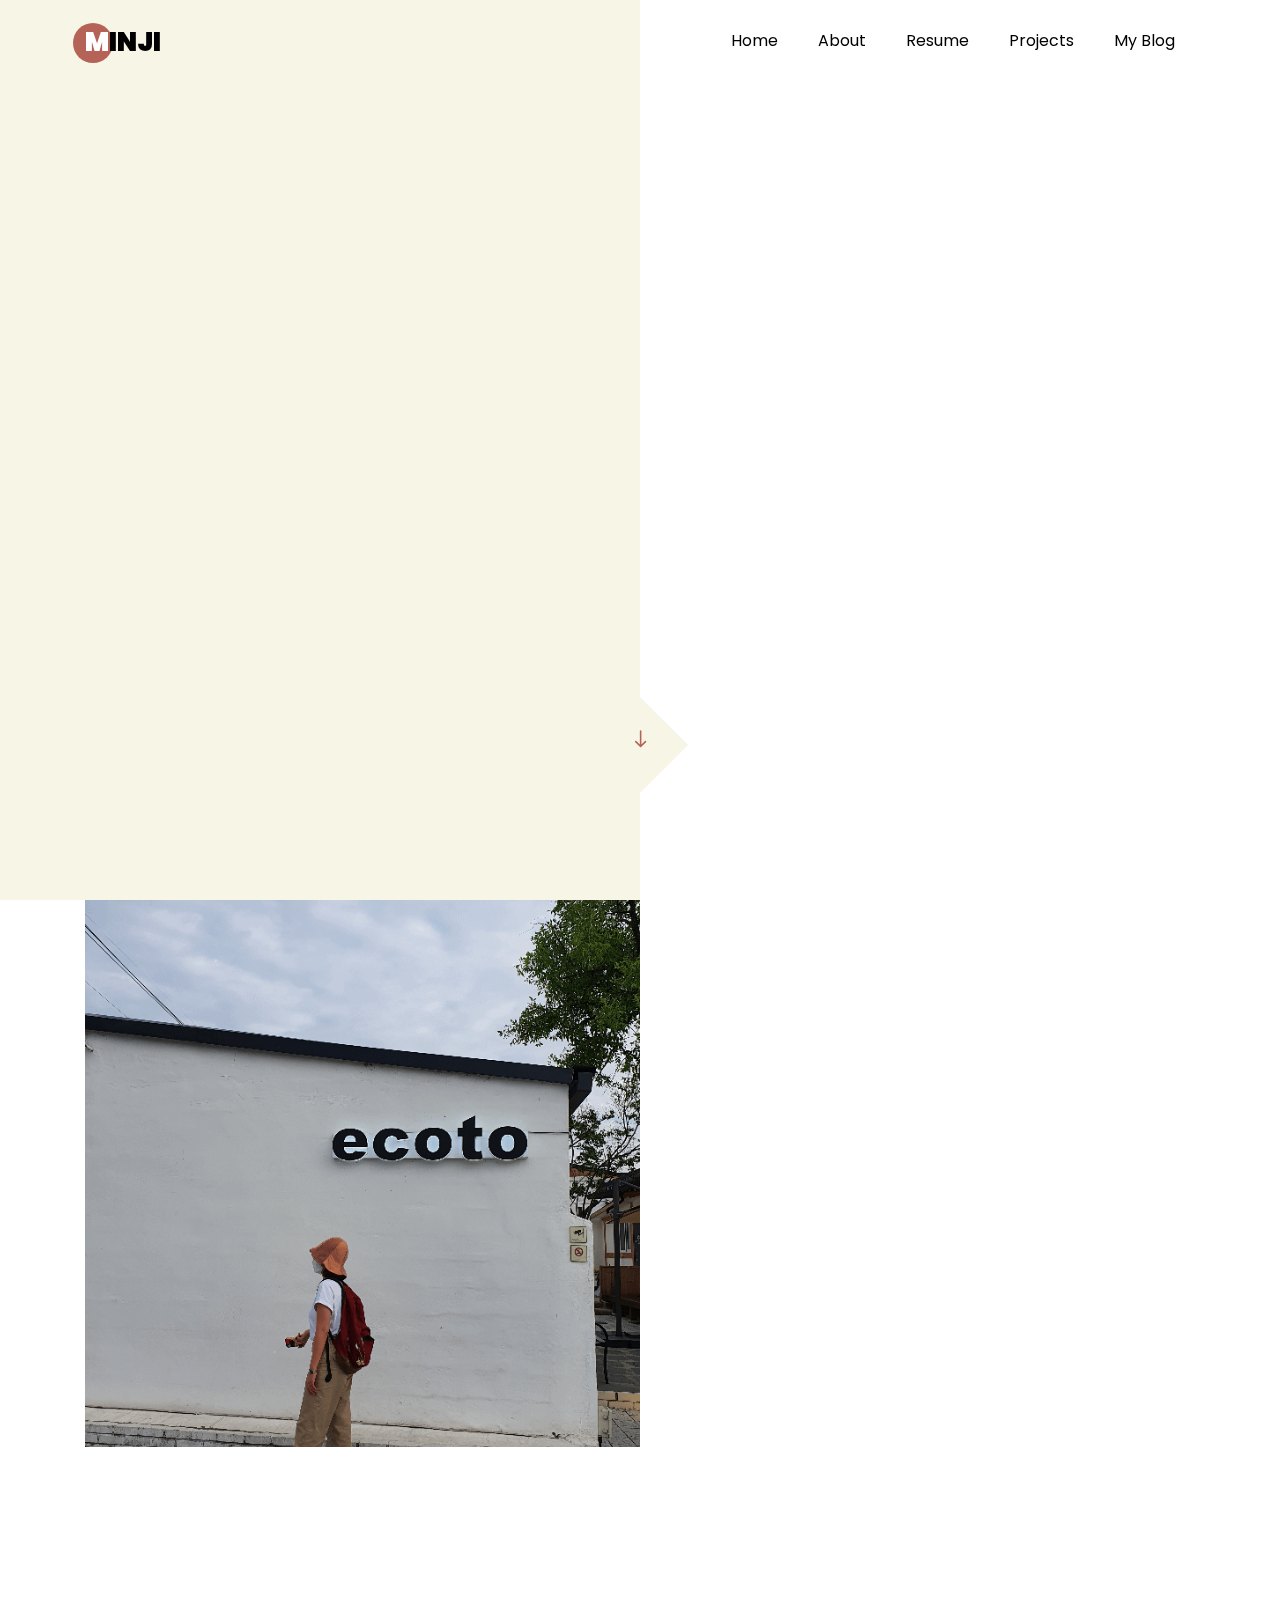
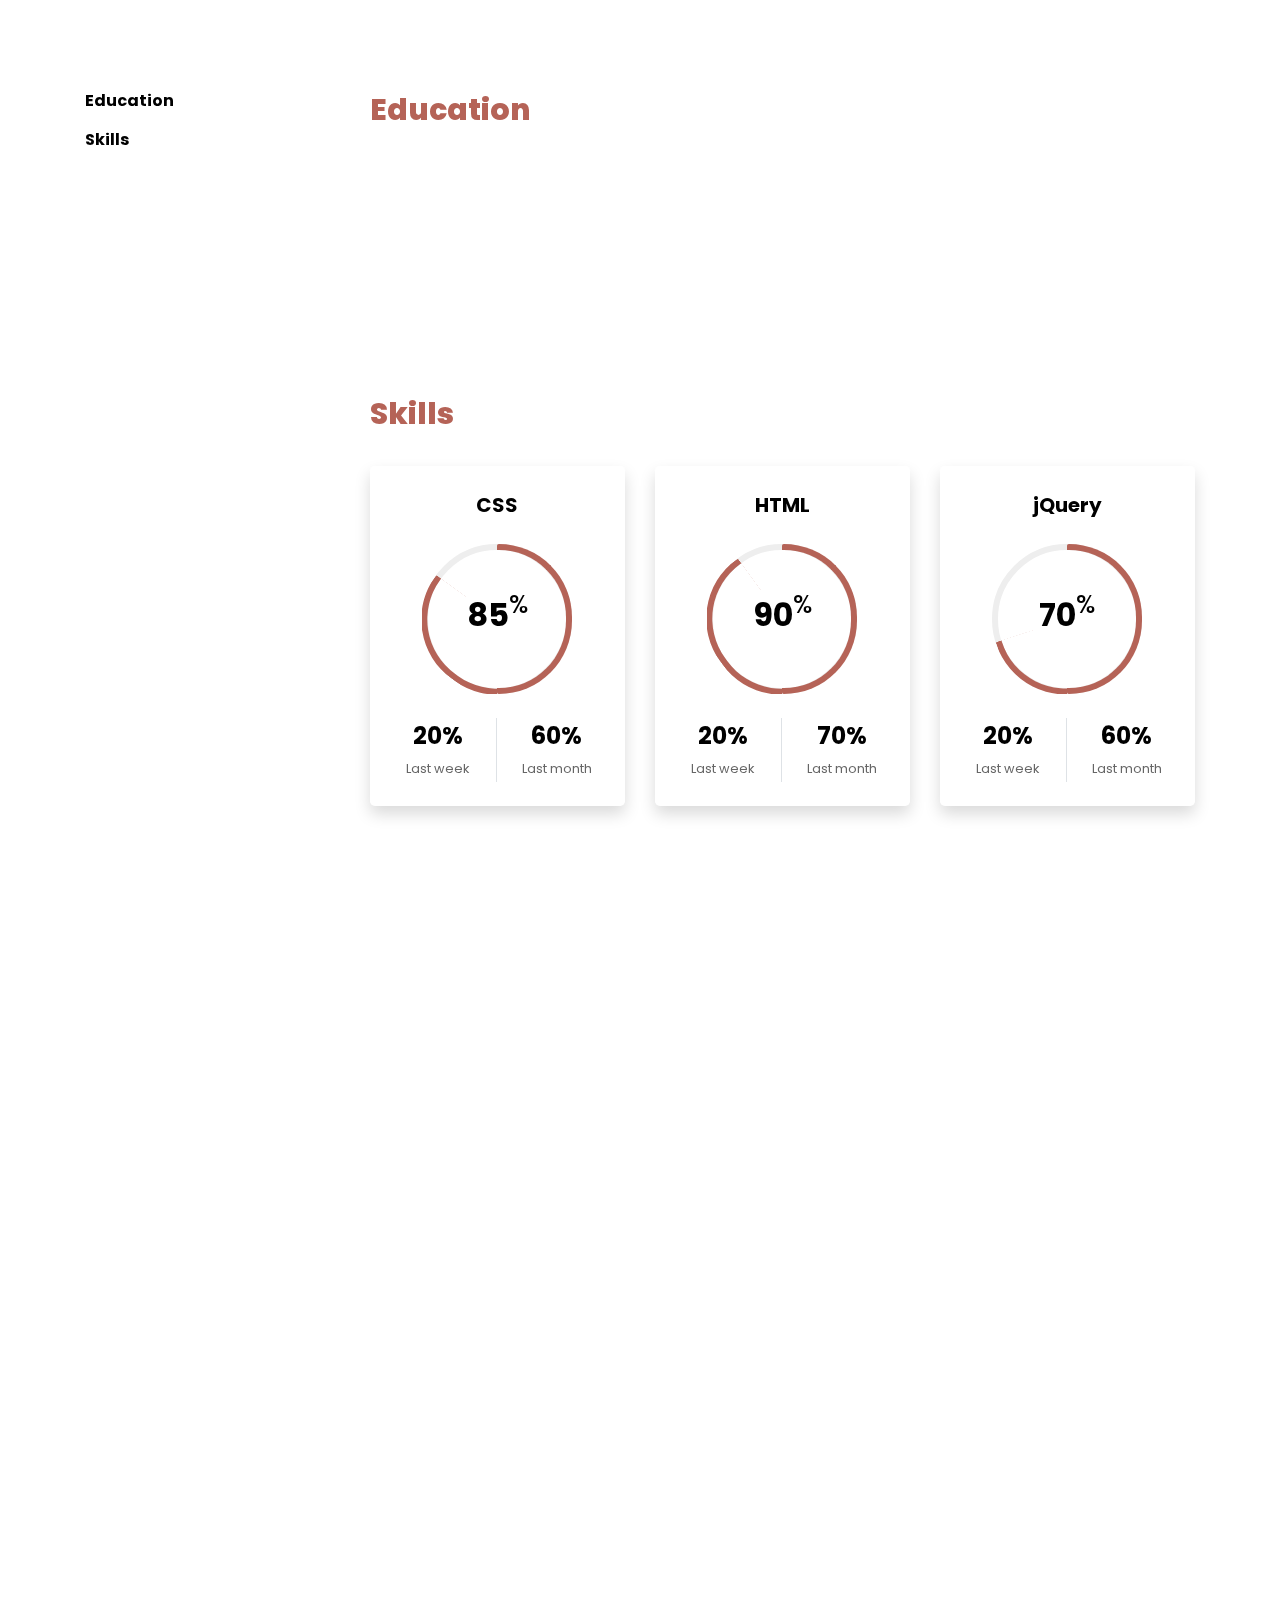
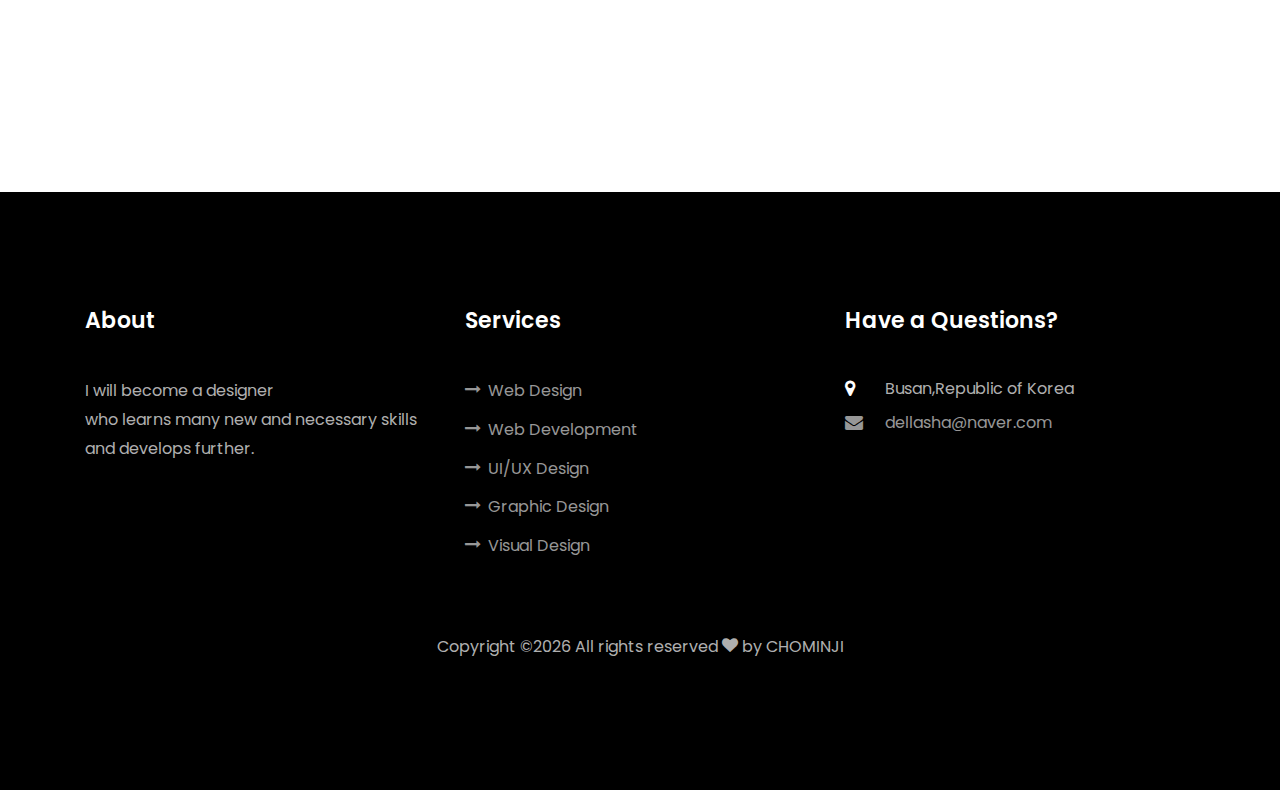
==== index.html @ 46d05d76 "최초 업로드" ====
<!DOCTYPE html>
<html lang="en">
  <head>
    <title>CHO MIN JI / Portfolio</title>
    <meta charset="utf-8">
    <meta name="viewport" content="width=device-width, initial-scale=1, shrink-to-fit=no">
    
    <link href="https://fonts.googleapis.com/css?family=Poppins:100,200,300,400,500,600,700,800,900" rel="stylesheet">

    <link rel="stylesheet" href="css/open-iconic-bootstrap.min.css">
    <link rel="stylesheet" href="css/animate.css">
    
    <link rel="stylesheet" href="css/owl.carousel.min.css">
    <link rel="stylesheet" href="css/owl.theme.default.min.css">
    <link rel="stylesheet" href="css/magnific-popup.css">

    <link rel="stylesheet" href="css/aos.css">

    <link rel="stylesheet" href="css/ionicons.min.css">
    
    <link rel="stylesheet" href="css/flaticon.css">
    <link rel="stylesheet" href="css/icomoon.css">
    <link rel="stylesheet" href="css/style.css">

		<link rel="icon" href="favicon.ico" type="img/x-icon">
		<link rel="stylesheet" href="css/custom.css">
	
  </head>
  <body data-spy="scroll" data-target=".site-navbar-target" data-offset="300">
	  
	  
    <nav class="navbar navbar-expand-lg navbar-dark ftco_navbar ftco-navbar-light site-navbar-target" id="ftco-navbar">
	    <div class="container">
	      <a class="navbar-brand" href="index.html"><span>M</span>INJI</a>
	      <button class="navbar-toggler js-fh5co-nav-toggle fh5co-nav-toggle" type="button" data-toggle="collapse" data-target="#ftco-nav" aria-controls="ftco-nav" aria-expanded="false" aria-label="Toggle navigation">
	        <span class="oi oi-menu"></span> Menu
	      </button>

	      <div class="collapse navbar-collapse" id="ftco-nav">
	        <ul class="navbar-nav nav ml-auto">
	          <li class="nav-item"><a href="#home-section" class="nav-link"><span>Home</span></a></li>
	          <li class="nav-item"><a href="#about-section" class="nav-link"><span>About</span></a></li>
	          <li class="nav-item"><a href="#resume-section" class="nav-link"><span>Resume</span></a></li>
	          <!-- <li class="nav-item"><a href="#services-section" class="nav-link"><span>Services</span></a></li> -->
	          <li class="nav-item"><a href="#projects-section" class="nav-link"><span>Projects</span></a></li>
	          <li class="nav-item"><a href="#blog-section" class="nav-link"><span>My Blog</span></a></li>
	          <!-- <li class="nav-item"><a href="#contact-section" class="nav-link"><span>Contact</span></a></li> -->
	        </ul>
	      </div>
	    </div>
	  </nav>
	  <section class="hero-wrap js-fullheight">
      <div class="overlay"></div>
      <div class="container">
        <div class="row no-gutters slider-text js-fullheight justify-content-center align-items-center">
          <div class="col-lg-8 col-md-6 ftco-animate d-flex align-items-center">
          	<div class="text text-center">
          		<span class="subheading">Hey! I am</span>
		  				<h1>MIN JI CHO</h1>
			  				<h2>I'm a 
								  <span
								     class="txt-rotate"
								     data-period="2000"
								     data-rotate='[ " Web Designer.", " UI/UX Designer.",
										 " Graphic Designer." ]'></span>

								</h2>
							</div>
            </div>
          </div>
        </div>
      </div>
      <div class="mouse">
				<a href="#" class="mouse-icon">
					<div class="mouse-wheel"><span class="ion-ios-arrow-round-down"></span></div>
				</a>
			</div>
    </section>

    <section class="ftco-about img ftco-section ftco-no-pt ftco-no-pb" id="about-section">
    	<div class="container">
    		<div class="row d-flex no-gutters">
    			<div class="col-md-6 col-lg-6 d-flex">
    				<div class="img-about img d-flex align-items-stretch">
    					<div class="overlay"></div>
	    				<div class="img d-flex align-self-stretch align-items-center" style="background-image:url(images/img2.gif);">
	    				</div>
    				</div>
    			</div>
    			<div class="col-md-6 col-lg-6 pl-md-5 py-5">
    				<div class="row justify-content-start pb-3">
		          <div class="col-md-12 heading-section ftco-animate">
		          	<h1 class="big">About</h1>
		            <h2 class="mb-4">About Me</h2>
		            <p>	단조롭고 변화가 없는 세상을 뛰어넘어 <br>
									시대변화에 발 맞춰 혁신하는 IT 미래에 <br>
									<!-- 꿈 같은 세계의 빛을 따라  -->
									발 빠르게 걸어가는<span class="name1"> 조민지</span>입니다.</p>
		            <ul class="about-info mt-4 px-md-0 px-2">
		            	<li class="d-flex"><span>Name:</span> <span>CHO MINJI</span></li>
		            	<li class="d-flex"><span>Date of birth:</span> <span>August 1, 1994</span></li>
		            	<li class="d-flex"><span>Address:</span> <span>Busan,Republic of Korea</span></li>
		            	<!-- <li class="d-flex"><span>Zip code:</span> <span>1000</span></li> -->
		            	<li class="d-flex"><span>Email:</span> <span>dellasha@naver.com</span></li>
		            	<li class="d-flex"><span>Phone: </span> <span>010-4128-4200</span></li>
		            </ul>
		          </div>
		        </div>
	          <div class="counter-wrap ftco-animate d-flex mt-md-3">
              <div class="text">
              	<!-- <p class="mb-4">
	                <span class="number" data-number="120">0</span>
	                <span>Project complete</span>
                </p>
                <p><a href="#" class="btn btn-primary py-3 px-3">Download CV</a></p>
              </div> -->
	          </div>
	        </div>
        </div>
    	</div>
    </section>

    <section class="ftco-section ftco-partner">
    	<div class="container">
    		<div class="row">
    			<!-- <div class="col-sm ftco-animate">
    				<a href="#" class="partner"><img src="images/partner-1.png" class="img-fluid" alt="Colorlib Template"></a>
    			</div> -->
    			<!-- <div class="col-sm ftco-animate">
    				<a href="#" class="partner"><img src="images/partner-2.png" class="img-fluid" alt="Colorlib Template"></a>
    			</div> -->
    			<!-- <div class="col-sm ftco-animate">
    				<a href="#" class="partner"><img src="images/partner-3.png" class="img-fluid" alt="Colorlib Template"></a>
    			</div> -->
    			<!-- <div class="col-sm ftco-animate">
    				<a href="#" class="partner"><img src="images/partner-4.png" class="img-fluid" alt="Colorlib Template"></a>
    			</div> -->
    			<!-- <div class="col-sm ftco-animate">
    				<a href="#" class="partner"><img src="images/partner-5.png" class="img-fluid" alt="Colorlib Template"></a>
    			</div> -->
    		</div>
    	</div>
    </section>

    <section class="ftco-section ftco-no-pb goto-here" id="resume-section">
    	<div class="container">
    		<div class="row">
    			<div class="col-md-3">
				    <nav id="navi">
					    <ul>
					      <li><a href="#page-1">Education</a></li>
					      <!-- <li><a href="#page-2">Experience</a></li> -->
					      <li><a href="#page-3">Skills</a></li>
					      <!-- <li><a href="#page-4">Awards</a></li> -->
					    </ul>
					  </nav>
					</div>
					<div class="col-md-9">
					  <div id="page-1" class= "page one">
					  	<h2 class="heading">Education</h2>
					    <div class="resume-wrap d-flex ftco-animate">
					    	<div class="icon d-flex align-items-center justify-content-center">
					    		<span class="flaticon-ideas"></span>
					    	</div>
					    	<div class="text pl-3">
		    					<span class="date">2021</span>
		    					<h2>반응협 웹퍼블리싱 & 웹디자인 수료</h2>
		    					<span class="position">부산IT교육센터</span>
		    					<!-- <p></p> -->
	    					</div>
	    				</div>
	    				<!-- <div class="resume-wrap d-flex ftco-animate">
	    					<div class="icon d-flex align-items-center justify-content-center">
					    		<span class="flaticon-ideas"></span>
					    	</div>
					    	<div class="text pl-3">
		    					<span class="date">2014-2015</span>
		    					<h2>Computer Processing Systems/Computer Software</h2>
		    					<span class="position">Cambridge University</span>
		    		
		    				</div>
	    				</div> -->
	    				<!-- <div class="resume-wrap d-flex ftco-animate">
	    					<div class="icon d-flex align-items-center justify-content-center">
					    		<span class="flaticon-ideas"></span>
					    	</div>
					    	<div class="text pl-3">
		    					<span class="date">2014-2015</span>
		    					<h2>Diploma in Computer</h2>
		    					<span class="position">Cambridge University</span>
		    					<p>A small river named Duden flows by their place and supplies it with the necessary regelialia. It is a paradisematic country, in which roasted parts of sentences fly into your mouth.</p>
		    				</div>
	    				</div> -->
	    				<!-- <div class="resume-wrap d-flex ftco-animate">
	    					<div class="icon d-flex align-items-center justify-content-center">
					    		<span class="flaticon-ideas"></span>
					    	</div>
					    	<div class="text pl-3">
		    					<span class="date">2014-2015</span>
		    					<h2>Art &amp; Creative Director</h2>
		    					<span class="position">Cambridge University</span>
		    					<p>A small river named Duden flows by their place and supplies it with the necessary regelialia. It is a paradisematic country, in which roasted parts of sentences fly into your mouth.</p>
		    				</div>
	    				</div> -->
					  </div>

					  <!-- <div id="page-2" class= "page two">
					  	<h2 class="heading">Experience</h2>
					    <div class="resume-wrap d-flex ftco-animate">
					    	<div class="icon d-flex align-items-center justify-content-center">
					    		<span class="flaticon-ideas"></span>
					    	</div>
					    	<div class="text pl-3">
		    					<span class="date">2014-2015</span>
		    					<h2>Software Developer</h2>
		    					<span class="position">Cambridge University</span>
		    					<p>A small river named Duden flows by their place and supplies it with the necessary regelialia. It is a paradisematic country, in which roasted parts of sentences fly into your mouth.</p>
		    				</div>
	    				</div>
	    				<div class="resume-wrap d-flex ftco-animate">
	    					<div class="icon d-flex align-items-center justify-content-center">
					    		<span class="flaticon-ideas"></span>
					    	</div>
					    	<div class="text pl-3">
		    					<span class="date">2014-2015</span>
		    					<h2>Web Designer</h2>
		    					<span class="position">Cambridge University</span>
		    					<p>A small river named Duden flows by their place and supplies it with the necessary regelialia. It is a paradisematic country, in which roasted parts of sentences fly into your mouth.</p>
		    				</div>
	    				</div>
	    				<div class="resume-wrap d-flex ftco-animate">
	    					<div class="icon d-flex align-items-center justify-content-center">
					    		<span class="flaticon-ideas"></span>
					    	</div>
					    	<div class="text pl-3">
		    					<span class="date">2014-2015</span>
		    					<h2>Web Marketing</h2>
		    					<span class="position">Cambridge University</span>
		    					<p>A small river named Duden flows by their place and supplies it with the necessary regelialia. It is a paradisematic country, in which roasted parts of sentences fly into your mouth.</p>
		    				</div>
	    				</div>
	    				<div class="resume-wrap d-flex ftco-animate">
	    					<div class="icon d-flex align-items-center justify-content-center">
					    		<span class="flaticon-ideas"></span>
					    	</div>
					    	<div class="text pl-3">
		    					<span class="date">2014-2015</span>
		    					<h2>Art &amp; Creative Director</h2>
		    					<span class="position">Side Tech</span>
		    					<p>A small river named Duden flows by their place and supplies it with the necessary regelialia. It is a paradisematic country, in which roasted parts of sentences fly into your mouth.</p>
		    				</div>
	    				</div>
	    				<div class="resume-wrap d-flex ftco-animate">
	    					<div class="icon d-flex align-items-center justify-content-center">
					    		<span class="flaticon-ideas"></span>
					    	</div>
					    	<div class="text pl-3">
		    					<span class="date">2014-2015</span>
		    					<h2>Wordpress Developer</h2>
		    					<span class="position">Cambridge University</span>
		    					<p>A small river named Duden flows by their place and supplies it with the necessary regelialia. It is a paradisematic country, in which roasted parts of sentences fly into your mouth.</p>
		    				</div>
	    				</div>
	    				<div class="resume-wrap d-flex ftco-animate">
	    					<div class="icon d-flex align-items-center justify-content-center">
					    		<span class="flaticon-ideas"></span>
					    	</div>
					    	<div class="text pl-3">
		    					<span class="date">2017-2018</span>
		    					<h2>UI/UX Designer</h2>
		    					<span class="position">Cambridge University</span>
		    					<p>A small river named Duden flows by their place and supplies it with the necessary regelialia. It is a paradisematic country, in which roasted parts of sentences fly into your mouth.</p>
		    				</div>
	    				</div>
					  </div> -->
					  <div id="page-3" class= "page three">
					  	<h2 class="heading">Skills</h2>
					  	<div class="row progress-circle mb-5">
					  		<div class="col-lg-4 mb-4">
						      <div class="bg-white rounded-lg shadow p-4">
						        <h2 class="h5 font-weight-bold text-center mb-4">CSS</h2>

						        <!-- Progress bar 1 -->
						        <div class="progress mx-auto" data-value='85'>
						          <span class="progress-left">
                        <span class="progress-bar border-primary"></span>
						          </span>
						          <span class="progress-right">
                        <span class="progress-bar border-primary"></span>
						          </span>
						          <div class="progress-value w-100 h-100 rounded-circle d-flex align-items-center justify-content-center">
						            <div class="h2 font-weight-bold">85<sup class="small">%</sup></div>
						          </div>
						        </div>
						        <!-- END -->

						        <!-- Demo info -->
						        <div class="row text-center mt-4">
						          <div class="col-6 border-right">
						            <div class="h4 font-weight-bold mb-0">20%</div><span class="small text-gray">Last week</span>
						          </div>
						          <div class="col-6">
						            <div class="h4 font-weight-bold mb-0">60%</div><span class="small text-gray">Last month</span>
						          </div>
						        </div>
						        <!-- END -->
						      </div>
						    </div>

						    <div class="col-lg-4 mb-4">
						      <div class="bg-white rounded-lg shadow p-4">
						        <h2 class="h5 font-weight-bold text-center mb-4">HTML</h2>

						        <!-- Progress bar 1 -->
						        <div class="progress mx-auto" data-value='90'>
						          <span class="progress-left">
                        <span class="progress-bar border-primary"></span>
						          </span>
						          <span class="progress-right">
                        <span class="progress-bar border-primary"></span>
						          </span>
						          <div class="progress-value w-100 h-100 rounded-circle d-flex align-items-center justify-content-center">
						            <div class="h2 font-weight-bold">90<sup class="small">%</sup></div>
						          </div>
						        </div>
						        <!-- END -->

						        <!-- Demo info -->
						        <div class="row text-center mt-4">
						          <div class="col-6 border-right">
						            <div class="h4 font-weight-bold mb-0">20%</div><span class="small text-gray">Last week</span>
						          </div>
						          <div class="col-6">
						            <div class="h4 font-weight-bold mb-0">70%</div><span class="small text-gray">Last month</span>
						          </div>
						        </div>
						        <!-- END -->
						      </div>
						    </div>

						    <div class="col-lg-4 mb-4">
						      <div class="bg-white rounded-lg shadow p-4">
						        <h2 class="h5 font-weight-bold text-center mb-4">jQuery</h2>

						        <!-- Progress bar 1 -->
						        <div class="progress mx-auto" data-value='70'>
						          <span class="progress-left">
                        <span class="progress-bar border-primary"></span>
						          </span>
						          <span class="progress-right">
                        <span class="progress-bar border-primary"></span>
						          </span>
						          <div class="progress-value w-100 h-100 rounded-circle d-flex align-items-center justify-content-center">
						            <div class="h2 font-weight-bold">70<sup class="small">%</sup></div>
						          </div>
						        </div>
						        <!-- END -->

						        <!-- Demo info -->
						        <div class="row text-center mt-4">
						          <div class="col-6 border-right">
						            <div class="h4 font-weight-bold mb-0">20%</div><span class="small text-gray">Last week</span>
						          </div>
						          <div class="col-6">
						            <div class="h4 font-weight-bold mb-0">60%</div><span class="small text-gray">Last month</span>
						          </div>
						        </div>
						        <!-- END -->
						      </div>
						    </div>
					  	</div>
					  	<div class="row">
					  		<div class="col-md-6 animate-box">
									<div class="progress-wrap ftco-animate">
										<h3>Photoshop</h3>
										<div class="progress">
										 	<div class="progress-bar color-1" role="progressbar" aria-valuenow="90"
										  	aria-valuemin="0" aria-valuemax="100" style="width:90%">
										    <span>90%</span>
										  	</div>
										</div>
									</div>
								</div>
								<div class="col-md-6 animate-box">
									<div class="progress-wrap ftco-animate">
										<h3>Illustrator</h3>
										<div class="progress">
										 	<div class="progress-bar color-2" role="progressbar" aria-valuenow="90"
										  	aria-valuemin="0" aria-valuemax="100" style="width:90%">
										    <span>90%</span>
										  	</div>
										</div>
									</div>
								</div>
								<div class="col-md-6 animate-box">
									<div class="progress-wrap ftco-animate">
										<h3>Indesign</h3>
										<div class="progress">
										 	<div class="progress-bar color-3" role="progressbar" aria-valuenow="90"
										  	aria-valuemin="0" aria-valuemax="100" style="width:90%">
										    <span>90%</span>
										  	</div>
										</div>
									</div>
								</div>
								<div class="col-md-6 animate-box">
									<div class="progress-wrap ftco-animate">
										<h3>Smart Store</h3>
										<div class="progress">
										 	<div class="progress-bar color-4" role="progressbar" aria-valuenow="85"
										  	aria-valuemin="0" aria-valuemax="100" style="width:85%">
										    <span>85%</span>
										  	</div>
										</div>
									</div>
								</div>
								<div class="col-md-6 animate-box">
									<div class="progress-wrap ftco-animate">
										<h3>WordPress</h3>
										<div class="progress">
										 	<div class="progress-bar color-5" role="progressbar" aria-valuenow="85"
										  	aria-valuemin="0" aria-valuemax="100" style="width:85%">
										    <span>85%</span>
										  	</div>
										</div>
									</div>
								</div>
								<div class="col-md-6 animate-box">

									<div class="progress-wrap ftco-animate">
										<h3>Naver blog</h3>
										<div class="progress">
										 	<div class="progress-bar color-6" role="progressbar" aria-valuenow="85"
										  	aria-valuemin="0" aria-valuemax="100" style="width:85%">
										    <span>85%</span>
										  	</div>
										</div>
									</div>
								</div>
					  	</div>
					  </div>
						
					  <!-- <div id="page-4" class= "page four">
					    <h2 class="heading">Awards</h2>
					    <div class="resume-wrap d-flex ftco-animate">
					    	<div class="icon d-flex align-items-center justify-content-center">
					    		<span class="flaticon-ideas"></span>
					    	</div>
					    	<div class="text pl-3">
		    					<span class="date">2014-2015</span>
		    					<h2>Top 10 Web Developer</h2>
		    					<span class="position">Cambridge University</span>
		    					<p>A small river named Duden flows by their place and supplies it with the necessary regelialia. It is a paradisematic country, in which roasted parts of sentences fly into your mouth.</p>
	    					</div>
	    				</div>
	    				<div class="resume-wrap d-flex ftco-animate">
	    					<div class="icon d-flex align-items-center justify-content-center">
					    		<span class="flaticon-ideas"></span>
					    	</div>
					    	<div class="text pl-3">
		    					<span class="date">2014-2015</span>
		    					<h2>Top 5 LeaderShip Exellence Winner</h2>
		    					<span class="position">Cambridge University</span>
		    					<p>A small river named Duden flows by their place and supplies it with the necessary regelialia. It is a paradisematic country, in which roasted parts of sentences fly into your mouth.</p>
		    				</div>
	    				</div>
	    				<div class="resume-wrap d-flex ftco-animate">
	    					<div class="icon d-flex align-items-center justify-content-center">
					    		<span class="flaticon-ideas"></span>
					    	</div>
					    	<div class="text pl-3">
		    					<span class="date">2014-2015</span>
		    					<h2>Top 4 Web Tester</h2>
		    					<span class="position">Cambridge University</span>
		    					<p>A small river named Duden flows by their place and supplies it with the necessary regelialia. It is a paradisematic country, in which roasted parts of sentences fly into your mouth.</p>
		    				</div>
	    				</div>
	    				<div class="resume-wrap d-flex ftco-animate">
	    					<div class="icon d-flex align-items-center justify-content-center">
					    		<span class="flaticon-ideas"></span>
					    	</div>
					    	<div class="text pl-3">
		    					<span class="date">2014-2015</span>
		    					<h2>Art &amp; Creative Director</h2>
		    					<span class="position">Cambridge University</span>
		    					<p>A small river named Duden flows by their place and supplies it with the necessary regelialia. It is a paradisematic country, in which roasted parts of sentences fly into your mouth.</p>
		    				</div>
	    				</div>
					  </div> -->
					</div>
			  </div>
    	</div>
    </section>

    <section class="ftco-section" id="services-section">
    	<!-- <div class="container-fluid px-md-5">
    		<div class="row justify-content-center py-5 mt-5">
          <div class="col-md-12 heading-section text-center ftco-animate">
          	<h1 class="big big-2">Services</h1>
            <h2 class="mb-4">Services</h2>
            <p>Far far away, behind the word mountains, far from the countries Vokalia and Consonantia</p>
          </div>
        </div>
    		<div class="row">
					<div class="col-md-4 text-center d-flex ftco-animate">
						<a href="#" class="services-1 shadow">
							<span class="icon">
								<i class="flaticon-analysis"></i>
							</span>
							<div class="desc">
								<h3 class="mb-5">Web Design</h3>
								<p>A small river named Duden flows by their place and supplies it with the necessary regelialia.</p>
							</div>
						</a>
					</div>
					<div class="col-md-4 text-center d-flex ftco-animate">
						<a href="#" class="services-1 shadow">
							<span class="icon">
								<i class="flaticon-flasks"></i>
							</span>
							<div class="desc">
								<h3 class="mb-5">Phtography</h3>
								<p>A small river named Duden flows by their place and supplies it with the necessary regelialia.</p>
							</div>
						</a>
					</div>
					<div class="col-md-4 text-center d-flex ftco-animate">
						<a href="#" class="services-1 shadow">
							<span class="icon">
								<i class="flaticon-ideas"></i>
							</span>
							<div class="desc">
								<h3 class="mb-5">Web Developer</h3>
								<p>A small river named Duden flows by their place and supplies it with the necessary regelialia.</p>
							</div>
						</a>
					</div>

					<div class="col-md-4 text-center d-flex ftco-animate">
						<a href="#" class="services-1 shadow">
							<span class="icon">
								<i class="flaticon-innovation"></i>
							</span>
							<div class="desc">
								<h3 class="mb-5">App Developing</h3>
								<p>A small river named Duden flows by their place and supplies it with the necessary regelialia.</p>
							</div>
						</a>
					</div>
					<div class="col-md-4 text-center d-flex ftco-animate">
						<a href="#" class="services-1 shadow">
							<span class="icon">
								<i class="flaticon-ux-design"></i>
							</span>
							<div class="desc">
								<h3 class="mb-5">Branding</h3>
								<p>A small river named Duden flows by their place and supplies it with the necessary regelialia.</p>
							</div>
						</a>
					</div>
					<div class="col-md-4 text-center d-flex ftco-animate">
						<a href="#" class="services-1 shadow">
							<span class="icon">
								<i class="flaticon-idea"></i>
							</span>
							<div class="desc">
								<h3 class="mb-5">Product Strategy</h3>
								<p>A small river named Duden flows by their place and supplies it with the necessary regelialia.</p>
							</div>
						</a>
					</div>
				</div>
    	</div> -->
    </section>
 

		<!-- <a href="https://smartstore.naver.com/today_m" class="block-20" target="_blank"
		style="background-image: url('images/imac_naver.jpg');">
		</a> -->



    <section class="ftco-section ftco-project" id="projects-section">
    	<div class="container-fluid px-md-0">
    		<div class="row no-gutters justify-content-center pb-5">
          <div class="col-md-12 heading-section text-center ftco-animate">
          	<!-- <h1 class="big big-2">Projects</h1> -->
            <h2 class="mb-4">Projects</h2>
            <!-- <p>Far far away, behind the word mountains, far from the countries Vokalia and Consonantia</p> -->
          </div>
        </div>
    		<div class="row no-gutters">
    			<div class="col-md-4">
    				<div class="project img ftco-animate d-flex justify-content-center align-items-center" style="background-image: url(images/iMac-Mockup.png);">
    					<div class="overlay"></div>
	    				<div class="text text-center p-4">
	    					<h3><a href="http://dellasha.dothome.co.kr/myfirst_0628/" target="_blank">문화가 좋은날</a></h3>
	    					<span>Web Design</span>
								<div class="btn_box clear">
								<a href="#" class="home01">홈페이지</a>
								<a href="#" class="page01">컨셉페이지</a>
							</div><!--btn_box-->
	    				</div>
    				</div>
  				</div>
  				<div class="col-md-4">
    				<div class="project img ftco-animate d-flex justify-content-center align-items-center" style="background-image: url(images/smain.png);">
    					<div class="overlay"></div>
	    				<div class="text text-center p-4">
	    					<h3><a href="http://dellasha.dothome.co.kr/my_FirstProject/" target="_blank">닥터마틴 메인</a></h3>
	    					<span>Web Design</span>
	    				</div>
    				</div>
  				</div>

    			<div class="col-md-4">
    				<div class="project img ftco-animate d-flex justify-content-center align-items-center" style="background-image: url(images/IPHONE_sub.jpg);">
    					<div class="overlay"></div>
	    				<div class="text text-center p-4">
	    					<h3><a href="http://dellasha.dothome.co.kr/my_FirstProject/sub.html" target="_blank">닥터마틴 서브</a></h3>
	    					<span>Web Design</span>
	    				</div>
    				</div>
    			</div>
    			<div class="col-md-4">
    				<div class="project img ftco-animate d-flex justify-content-center align-items-center" style="background-image: url(images/IPHONE_main.png);">
    					<div class="overlay"></div>
	    				<div class="text text-center p-4">
	    					<h3><a href="con_dr/index.html" target="_blank">
									<!-- Branding &amp; 컨셉페이지 -->
									컨셉페이지
								</a></h3>
	    					<span>Web Design</span>
	    				</div>
    				</div>
    			</div>
    			<div class="col-md-4">
    				<div class="project img ftco-animate d-flex justify-content-center align-items-center" style="background-image: url(images/mock7.jpg);">
    					<div class="overlay"></div>
	    				<div class="text text-center p-4">
	    					<h3><a href="con_botanic/index.html" target="_blank">보타닉브루</a></h3>
	    					<span>Web Design</span>
	    				</div>
    				</div>
    			</div>
    			<div class="col-md-4">
    				<div class="project img ftco-animate d-flex justify-content-center align-items-center" style="background-image: url(images/winnitag.jpg);">
    					<div class="overlay"></div>
	    				<div class="text text-center p-4">
	    					<h3><a href="file:///D:/%EC%9D%BC%EB%9F%AC/%E2%98%85%EB%94%94%EC%9E%90%EC%9D%B8%EA%B5%AC%EC%84%B1%EC%9A%94%EC%86%8C/10_%EB%B8%8C%EB%A1%9C%EC%8A%88%EC%96%B4/%EC%9C%84%EB%8B%88%ED%83%9D.pdf" target="_blank">위니택</a></h3>
	    					<span>Web Design</span>
	    				</div>
    				</div>
    			</div>
    		</div>
    	</div>
    </section>

    <section class="ftco-section ftco-no-pt ftco-no-pb ftco-counter img" id="section-counter">
    	<!-- <div class="container-fluid px-md-5">
				<div class="row d-md-flex align-items-center">
          <div class="col-md d-flex justify-content-center counter-wrap ftco-animate">
            <div class="block-18 shadow">
              <div class="text">
                <strong class="number" data-number="100">0</strong>
                <span>Awards</span>
              </div>
            </div>
          </div>
          <div class="col-md d-flex justify-content-center counter-wrap ftco-animate">
            <div class="block-18 shadow">
              <div class="text">
                <strong class="number" data-number="1200">0</strong>
                <span>Complete Projects</span>
              </div>
            </div>
          </div>
          <div class="col-md d-flex justify-content-center counter-wrap ftco-animate">
            <div class="block-18 shadow">
              <div class="text">
                <strong class="number" data-number="1200">0</strong>
                <span>Happy Customers</span>
              </div>
            </div>
          </div>
          <div class="col-md d-flex justify-content-center counter-wrap ftco-animate">
            <div class="block-18 shadow">
              <div class="text">
                <strong class="number" data-number="500">0</strong>
                <span>Cups of coffee</span>
              </div>
            </div>
          </div>
        </div>
      </div> -->
    </section>


    <section class="ftco-section" id="blog-section">
      <div class="container">
        <div class="row justify-content-center mb-5 pb-5">
          <div class="col-md-7 heading-section text-center ftco-animate">
            <!-- <h1 class="big big-2">Blog</h1> -->
            <h2 class="mb-4">My Blog</h2>
            <!-- <p>Far far away, behind the word mountains, far from the countries Vokalia and Consonantia</p> -->
          </div>
        </div>
        <div class="row d-flex">
          <div class="col-md-4 d-flex ftco-animate">
          	<div class="blog-entry justify-content-end">
              <a href="https://smartstore.naver.com/today_m" class="block-20" target="_blank"
							style="background-image: url('images/imac_naver.jpg');">
              </a>
              <div class="text mt-3 float-right d-block">
                <h3 class="heading"><a href="https://smartstore.naver.com/today_m" target="_blank">Naver Store Farm</a></h3>
                <!-- <div class="d-flex align-items-center mb-3 meta">
	                <p class="mb-0">
	                	<span class="mr-2">Sept. 12, 2019</span>
	                	<a href="#" class="mr-2">Admin</a>
	                	<a href="#" class="meta-chat"><span class="icon-chat"></span> 3</a>
	                </p>
                </div> -->
                <p>
									스토어에 판매할 
									인센스와 인센스스틱을 포토샵과 일러를 사용하여 컨셉페이지 디자인
							</p>
              </div>
            </div>
          </div>
          <div class="col-md-4 d-flex ftco-animate">
          	<div class="blog-entry justify-content-end">
              <a href="https://blog.naver.com/xogusalswl0529" class="block-20" target="_blank" style="background-image: url('images/imac_bnaver.jpg');">
              </a>
              <div class="text mt-3 float-right d-block">
                <h3 class="heading"><a href="https://blog.naver.com/xogusalswl0529" target="_blank">Naver blog</a></h3>
                <!-- <div class="d-flex align-items-center mb-3 meta">
	                <p class="mb-0">
	                	<span class="mr-2">Sept. 12, 2019</span>
	                	<a href="#" class="mr-2">Admin</a>
	                	<a href="#" class="meta-chat"><span class="icon-chat"></span> 3</a>
	                </p>
                </div> -->
                <p>
									한국환경산업기술원 블로그를 리뉴얼하여 탄소중립과 관련된 리사이클링으로 디자인
									</p>
              </div>
            </div>
          </div>
          <div class="col-md-4 d-flex ftco-animate">
          	<div class="blog-entry">
              <a href="con_tr/index.html" class="block-20" target="_blank" style="background-image: url('images/TousLes1.jpg');">
              </a>
              <div class="text mt-3 float-right d-block">
                <h3 class="heading"><a href="con_tr/index.html" target="_blank">
									website Renewal</a></h3>
                <!-- <div class="d-flex align-items-center mb-3 meta">
	                <p class="mb-0">
	                	<span class="mr-2">Sept. 12, 2019</span>
	                	<a href="#" class="mr-2">Admin</a>
	                	<a href="#" class="meta-chat"><span class="icon-chat"></span> 3</a>
	                </p> -->
                </div>
                <p>뚜레쥬르 홈페이지를 리뉴얼 하여 네이버 배너에 사용될 디자인과 함께 포토샵과 일러로 작업 </p>
              </div>
            </div>
          </div>
        </div>
      </div>
    </section>

    <!-- <section class="ftco-section ftco-hireme img" style="background-image: url(images/bg_1.jpg)">
			
    	<div class="overlay"></div>
			<div class="container">
				<div class="row justify-content-center">
					<div class="col-md-7 ftco-animate text-center">
						<h2>I'm <span>Available</span> for freelancing</h2>
						<p>A small river named Duden flows by their place and supplies it with the necessary regelialia.</p>
						<p class="mb-0"><a href="#" class="btn btn-primary py-3 px-5">Hire me</a></p>
					</div>
				</div>
			</div>
		</section> -->

    <!-- <section class="ftco-section contact-section ftco-no-pb" id="contact-section">
      <div class="container">
      	<div class="row justify-content-center mb-5 pb-3">
          <div class="col-md-7 heading-section text-center ftco-animate">
            <h1 class="big big-2">Contact</h1>
            <h2 class="mb-4">Contact Me</h2>
            <p>Far far away, behind the word mountains, far from the countries Vokalia and Consonantia</p>
          </div>
        </div>

        <div class="row d-flex contact-info mb-5">
          <div class="col-md-6 col-lg-3 d-flex ftco-animate">
          	<div class="align-self-stretch box text-center p-4 shadow">
          		<div class="icon d-flex align-items-center justify-content-center">
          			<span class="icon-map-signs"></span>
          		</div>
          		<div>
	          		<h3 class="mb-4">Address</h3>
		            <p>198 West 21th Street, Suite 721 New York NY 10016</p>
		          </div>
	          </div>
          </div>
          <div class="col-md-6 col-lg-3 d-flex ftco-animate">
          	<div class="align-self-stretch box text-center p-4 shadow">
          		<div class="icon d-flex align-items-center justify-content-center">
          			<span class="icon-phone2"></span>
          		</div>
          		<div>
	          		<h3 class="mb-4">Contact Number</h3>
		            <p><a href="tel://1234567920">+ 1235 2355 98</a></p>
	            </div>
	          </div>
          </div>
          <div class="col-md-6 col-lg-3 d-flex ftco-animate">
          	<div class="align-self-stretch box text-center p-4 shadow">
          		<div class="icon d-flex align-items-center justify-content-center">
          			<span class="icon-paper-plane"></span>
          		</div>
          		<div>
	          		<h3 class="mb-4">Email Address</h3>
		            <p><a href="mailto:info@yoursite.com">info@yoursite.com</a></p>
		          </div>
	          </div>
          </div>
          <div class="col-md-6 col-lg-3 d-flex ftco-animate">
          	<div class="align-self-stretch box text-center p-4 shadow">
          		<div class="icon d-flex align-items-center justify-content-center">
          			<span class="icon-globe"></span>
          		</div>
          		<div>
	          		<h3 class="mb-4">Website</h3>
		            <p><a href="#">yoursite.com</a></p>
	            </div>
	          </div>
          </div>
        </div>

        <div class="row no-gutters block-9">
          <div class="col-md-6 order-md-last d-flex">
            <form action="#" class="bg-light p-4 p-md-5 contact-form">
              <div class="form-group">
                <input type="text" class="form-control" placeholder="Your Name">
              </div>
              <div class="form-group">
                <input type="text" class="form-control" placeholder="Your Email">
              </div>
              <div class="form-group">
                <input type="text" class="form-control" placeholder="Subject">
              </div>
              <div class="form-group">
                <textarea name="" id="" cols="30" rows="7" class="form-control" placeholder="Message"></textarea>
              </div>
              <div class="form-group">
                <input type="submit" value="Send Message" class="btn btn-primary py-3 px-5">
              </div>
            </form>
          
          </div>

          <div class="col-md-6 d-flex">
          	<div class="img" style="background-image: url(images/about.jpg);"></div>
          </div>
        </div>
      </div>
    </section>
		 -->

    <footer class="ftco-footer ftco-section">
      <div class="container">
        <div class="row mb-5">
          <div class="col-md">
            <div class="ftco-footer-widget mb-4">
              <h2 class="ftco-heading-2">About</h2>
              <p>I will become a designer<br>
								who learns many new and necessary skills<br>
								and develops further.</p>
              <!-- <ul class="ftco-footer-social list-unstyled float-md-left float-lft mt-5">
                <li class="ftco-animate"><a href="#"><span class="icon-twitter"></span></a></li>
                <li class="ftco-animate"><a href="#"><span class="icon-facebook"></span></a></li>
                <li class="ftco-animate"><a href="#"><span class="icon-instagram"></span></a></li>
              </ul> -->
            </div>
          </div>
          <!-- <div class="col-md">
            <div class="ftco-footer-widget mb-4 ml-md-4">
              <h2 class="ftco-heading-2">Links</h2>
              <ul class="list-unstyled">
                <li><a href="#"><span class="icon-long-arrow-right mr-2"></span>Home</a></li>
                <li><a href="#"><span class="icon-long-arrow-right mr-2"></span>About</a></li>
                <li><a href="#"><span class="icon-long-arrow-right mr-2"></span>Services</a></li>
                <li><a href="#"><span class="icon-long-arrow-right mr-2"></span>Projects</a></li>
                <li><a href="#"><span class="icon-long-arrow-right mr-2"></span>Contact</a></li>
              </ul>
            </div>
          </div> -->
          <div class="col-md">
             <div class="ftco-footer-widget mb-4">
              <h2 class="ftco-heading-2">Services</h2>
              <ul class="list-unstyled">
                <li><a href="#"><span class="icon-long-arrow-right mr-2"></span>Web Design</a></li>
                <li><a href="#"><span class="icon-long-arrow-right mr-2"></span>Web Development</a></li>
                <li><a href="#"><span class="icon-long-arrow-right mr-2"></span>UI/UX Design</a></li>
                <li><a href="#"><span class="icon-long-arrow-right mr-2"></span>Graphic Design</a></li>
                <li><a href="#"><span class="icon-long-arrow-right mr-2"></span>Visual Design</a></li>
              </ul>
            </div>
          </div>
          <div class="col-md">
            <div class="ftco-footer-widget mb-4">
            	<h2 class="ftco-heading-2">Have a Questions?</h2>
            	<div class="block-23 mb-3">
	              <ul>
	                <li><span class="icon icon-map-marker"></span><span class="text">Busan,Republic of Korea</span></li>
	                <!-- <li><a href="#"><span class="icon icon-phone"></span><span class="text">+2 392 3929 210</span></a></li> -->
	                <li><a href="#"><span class="icon icon-envelope"></span><span class="text">dellasha@naver.com</span></a></li>
	              </ul>
	            </div>
            </div>
          </div>
        </div>
        <div class="row">
          <div class="col-md-12 text-center">

            <p><!-- Link back to Colorlib can't be removed. Template is licensed under CC BY 3.0. -->
  Copyright &copy;<script>document.write(new Date().getFullYear());</script> All rights reserved <i class="icon-heart color-danger" aria-hidden="true"></i> by <a href="https://colorlib.com" target="_blank">CHOMINJI</a>
  <!-- Link back to Colorlib can't be removed. Template is licensed under CC BY 3.0. --></p>
          </div>
        </div>
      </div>
    </footer>
    
  

  <!-- loader -->
  <div id="ftco-loader" class="show fullscreen"><svg class="circular" width="48px" height="48px"><circle class="path-bg" cx="24" cy="24" r="22" fill="none" stroke-width="4" stroke="#eeeeee"/><circle class="path" cx="24" cy="24" r="22" fill="none" stroke-width="4" stroke-miterlimit="10" stroke="#F96D00"/></svg></div>


  <script src="js/jquery.min.js"></script>
  <script src="js/jquery-migrate-3.0.1.min.js"></script>
  <script src="js/popper.min.js"></script>
  <script src="js/bootstrap.min.js"></script>
  <script src="js/jquery.easing.1.3.js"></script>
  <script src="js/jquery.waypoints.min.js"></script>
  <script src="js/jquery.stellar.min.js"></script>
  <script src="js/owl.carousel.min.js"></script>
  <script src="js/jquery.magnific-popup.min.js"></script>
  <script src="js/aos.js"></script>
  <script src="js/jquery.animateNumber.min.js"></script>
  <script src="js/scrollax.min.js"></script>
  
  <script src="js/main.js"></script>
    
  </body>
</html>
---- css/flaticon.css ----
/*
  	Flaticon icon font: Flaticon
  	Creation date: 04/01/2019 13:45
  	*/


@font-face {
  font-family: "Flaticon";
  src: url("../fonts/flaticon/font/Flaticon.eot");
  src: url("../fonts/flaticon/font/Flaticon.eot?#iefix") format("embedded-opentype"),
       url("../fonts/flaticon/font/Flaticon.woff") format("woff"),
       url("../fonts/flaticon/font/Flaticon.ttf") format("truetype"),
       url("../fonts/flaticon/font/Flaticon.svg#Flaticon") format("svg");
  font-weight: normal;
  font-style: normal;
}

@media screen and (-webkit-min-device-pixel-ratio:0) {
  @font-face {
    font-family: "Flaticon";
    src: url("../fonts/flaticon/font/Flaticon.svg#Flaticon") format("svg");
  }
}

[class^="flaticon-"]:before, [class*=" flaticon-"]:before,
[class^="flaticon-"]:after, [class*=" flaticon-"]:after {   
  font-family: Flaticon;
  font-style: normal;
  font-weight: normal;
  font-variant: normal;
  text-transform: none;
  line-height: 1;

  /* Better Font Rendering =========== */
  -webkit-font-smoothing: antialiased;
  -moz-osx-font-smoothing: grayscale;
}

.flaticon-ideas:before { content: "\f100"; }
.flaticon-flasks:before { content: "\f101"; }
.flaticon-analysis:before { content: "\f102"; }
.flaticon-ux-design:before { content: "\f103"; }
.flaticon-web-design:before { content: "\f104"; }
.flaticon-idea:before { content: "\f105"; }
.flaticon-innovation:before { content: "\f106"; }
---- css/icomoon.css ----
@font-face {
  font-family: 'icomoon';
  src:  url('../fonts/icomoon/icomoon.eot?6tt51o');
  src:  url('../fonts/icomoon/icomoon.eot?6tt51o#iefix') format('embedded-opentype'),
    url('../fonts/icomoon/icomoon.ttf?6tt51o') format('truetype'),
    url('../fonts/icomoon/icomoon.woff?6tt51o') format('woff'),
    url('../fonts/icomoon/icomoon.svg?6tt51o#icomoon') format('svg');
  font-weight: normal;
  font-style: normal;
}

[class^="icon-"], [class*=" icon-"] {
  /* use !important to prevent issues with browser extensions that change fonts */
  font-family: 'icomoon' !important;
  speak: none;
  font-style: normal;
  font-weight: normal;
  font-variant: normal;
  text-transform: none;
  line-height: 1;

  /* Better Font Rendering =========== */
  -webkit-font-smoothing: antialiased;
  -moz-osx-font-smoothing: grayscale;
}

.icon-asterisk:before {
  content: "\f069";
}
.icon-plus:before {
  content: "\f067";
}
.icon-question:before {
  content: "\f128";
}
.icon-minus:before {
  content: "\f068";
}
.icon-glass:before {
  content: "\f000";
}
.icon-music:before {
  content: "\f001";
}
.icon-search:before {
  content: "\f002";
}
.icon-envelope-o:before {
  content: "\f003";
}
.icon-heart:before {
  content: "\f004";
}
.icon-star:before {
  content: "\f005";
}
.icon-star-o:before {
  content: "\f006";
}
.icon-user:before {
  content: "\f007";
}
.icon-film:before {
  content: "\f008";
}
.icon-th-large:before {
  content: "\f009";
}
.icon-th:before {
  content: "\f00a";
}
.icon-th-list:before {
  content: "\f00b";
}
.icon-check:before {
  content: "\f00c";
}
.icon-close:before {
  content: "\f00d";
}
.icon-remove:before {
  content: "\f00d";
}
.icon-times:before {
  content: "\f00d";
}
.icon-search-plus:before {
  content: "\f00e";
}
.icon-search-minus:before {
  content: "\f010";
}
.icon-power-off:before {
  content: "\f011";
}
.icon-signal:before {
  content: "\f012";
}
.icon-cog:before {
  content: "\f013";
}
.icon-gear:before {
  content: "\f013";
}
.icon-trash-o:before {
  content: "\f014";
}
.icon-home:before {
  content: "\f015";
}
.icon-file-o:before {
  content: "\f016";
}
.icon-clock-o:before {
  content: "\f017";
}
.icon-road:before {
  content: "\f018";
}
.icon-download:before {
  content: "\f019";
}
.icon-arrow-circle-o-down:before {
  content: "\f01a";
}
.icon-arrow-circle-o-up:before {
  content: "\f01b";
}
.icon-inbox:before {
  content: "\f01c";
}
.icon-play-circle-o:before {
  content: "\f01d";
}
.icon-repeat:before {
  content: "\f01e";
}
.icon-rotate-right:before {
  content: "\f01e";
}
.icon-refresh:before {
  content: "\f021";
}
.icon-list-alt:before {
  content: "\f022";
}
.icon-lock:before {
  content: "\f023";
}
.icon-flag:before {
  content: "\f024";
}
.icon-headphones:before {
  content: "\f025";
}
.icon-volume-off:before {
  content: "\f026";
}
.icon-volume-down:before {
  content: "\f027";
}
.icon-volume-up:before {
  content: "\f028";
}
.icon-qrcode:before {
  content: "\f029";
}
.icon-barcode:before {
  content: "\f02a";
}
.icon-tag:before {
  content: "\f02b";
}
.icon-tags:before {
  content: "\f02c";
}
.icon-book:before {
  content: "\f02d";
}
.icon-bookmark:before {
  content: "\f02e";
}
.icon-print:before {
  content: "\f02f";
}
.icon-camera:before {
  content: "\f030";
}
.icon-font:before {
  content: "\f031";
}
.icon-bold:before {
  content: "\f032";
}
.icon-italic:before {
  content: "\f033";
}
.icon-text-height:before {
  content: "\f034";
}
.icon-text-width:before {
  content: "\f035";
}
.icon-align-left:before {
  content: "\f036";
}
.icon-align-center:before {
  content: "\f037";
}
.icon-align-right:before {
  content: "\f038";
}
.icon-align-justify:before {
  content: "\f039";
}
.icon-list:before {
  content: "\f03a";
}
.icon-dedent:before {
  content: "\f03b";
}
.icon-outdent:before {
  content: "\f03b";
}
.icon-indent:before {
  content: "\f03c";
}
.icon-video-camera:before {
  content: "\f03d";
}
.icon-image:before {
  content: "\f03e";
}
.icon-photo:before {
  content: "\f03e";
}
.icon-picture-o:before {
  content: "\f03e";
}
.icon-pencil:before {
  content: "\f040";
}
.icon-map-marker:before {
  content: "\f041";
}
.icon-adjust:before {
  content: "\f042";
}
.icon-tint:before {
  content: "\f043";
}
.icon-edit:before {
  content: "\f044";
}
.icon-pencil-square-o:before {
  content: "\f044";
}
.icon-share-square-o:before {
  content: "\f045";
}
.icon-check-square-o:before {
  content: "\f046";
}
.icon-arrows:before {
  content: "\f047";
}
.icon-step-backward:before {
  content: "\f048";
}
.icon-fast-backward:before {
  content: "\f049";
}
.icon-backward:before {
  content: "\f04a";
}
.icon-play:before {
  content: "\f04b";
}
.icon-pause:before {
  content: "\f04c";
}
.icon-stop:before {
  content: "\f04d";
}
.icon-forward:before {
  content: "\f04e";
}
.icon-fast-forward:before {
  content: "\f050";
}
.icon-step-forward:before {
  content: "\f051";
}
.icon-eject:before {
  content: "\f052";
}
.icon-chevron-left:before {
  content: "\f053";
}
.icon-chevron-right:before {
  content: "\f054";
}
.icon-plus-circle:before {
  content: "\f055";
}
.icon-minus-circle:before {
  content: "\f056";
}
.icon-times-circle:before {
  content: "\f057";
}
.icon-check-circle:before {
  content: "\f058";
}
.icon-question-circle:before {
  content: "\f059";
}
.icon-info-circle:before {
  content: "\f05a";
}
.icon-crosshairs:before {
  content: "\f05b";
}
.icon-times-circle-o:before {
  content: "\f05c";
}
.icon-check-circle-o:before {
  content: "\f05d";
}
.icon-ban:before {
  content: "\f05e";
}
.icon-arrow-left:before {
  content: "\f060";
}
.icon-arrow-right:before {
  content: "\f061";
}
.icon-arrow-up:before {
  content: "\f062";
}
.icon-arrow-down:before {
  content: "\f063";
}
.icon-mail-forward:before {
  content: "\f064";
}
.icon-share:before {
  content: "\f064";
}
.icon-expand:before {
  content: "\f065";
}
.icon-compress:before {
  content: "\f066";
}
.icon-exclamation-circle:before {
  content: "\f06a";
}
.icon-gift:before {
  content: "\f06b";
}
.icon-leaf:before {
  content: "\f06c";
}
.icon-fire:before {
  content: "\f06d";
}
.icon-eye:before {
  content: "\f06e";
}
.icon-eye-slash:before {
  content: "\f070";
}
.icon-exclamation-triangle:before {
  content: "\f071";
}
.icon-warning:before {
  content: "\f071";
}
.icon-plane:before {
  content: "\f072";
}
.icon-calendar:before {
  content: "\f073";
}
.icon-random:before {
  content: "\f074";
}
.icon-comment:before {
  content: "\f075";
}
.icon-magnet:before {
  content: "\f076";
}
.icon-chevron-up:before {
  content: "\f077";
}
.icon-chevron-down:before {
  content: "\f078";
}
.icon-retweet:before {
  content: "\f079";
}
.icon-shopping-cart:before {
  content: "\f07a";
}
.icon-folder:before {
  content: "\f07b";
}
.icon-folder-open:before {
  content: "\f07c";
}
.icon-arrows-v:before {
  content: "\f07d";
}
.icon-arrows-h:before {
  content: "\f07e";
}
.icon-bar-chart:before {
  content: "\f080";
}
.icon-bar-chart-o:before {
  content: "\f080";
}
.icon-twitter-square:before {
  content: "\f081";
}
.icon-facebook-square:before {
  content: "\f082";
}
.icon-camera-retro:before {
  content: "\f083";
}
.icon-key:before {
  content: "\f084";
}
.icon-cogs:before {
  content: "\f085";
}
.icon-gears:before {
  content: "\f085";
}
.icon-comments:before {
  content: "\f086";
}
.icon-thumbs-o-up:before {
  content: "\f087";
}
.icon-thumbs-o-down:before {
  content: "\f088";
}
.icon-star-half:before {
  content: "\f089";
}
.icon-heart-o:before {
  content: "\f08a";
}
.icon-sign-out:before {
  content: "\f08b";
}
.icon-linkedin-square:before {
  content: "\f08c";
}
.icon-thumb-tack:before {
  content: "\f08d";
}
.icon-external-link:before {
  content: "\f08e";
}
.icon-sign-in:before {
  content: "\f090";
}
.icon-trophy:before {
  content: "\f091";
}
.icon-github-square:before {
  content: "\f092";
}
.icon-upload:before {
  content: "\f093";
}
.icon-lemon-o:before {
  content: "\f094";
}
.icon-phone:before {
  content: "\f095";
}
.icon-square-o:before {
  content: "\f096";
}
.icon-bookmark-o:before {
  content: "\f097";
}
.icon-phone-square:before {
  content: "\f098";
}
.icon-twitter:before {
  content: "\f099";
}
.icon-facebook:before {
  content: "\f09a";
}
.icon-facebook-f:before {
  content: "\f09a";
}
.icon-github:before {
  content: "\f09b";
}
.icon-unlock:before {
  content: "\f09c";
}
.icon-credit-card:before {
  content: "\f09d";
}
.icon-feed:before {
  content: "\f09e";
}
.icon-rss:before {
  content: "\f09e";
}
.icon-hdd-o:before {
  content: "\f0a0";
}
.icon-bullhorn:before {
  content: "\f0a1";
}
.icon-bell-o:before {
  content: "\f0a2";
}
.icon-certificate:before {
  content: "\f0a3";
}
.icon-hand-o-right:before {
  content: "\f0a4";
}
.icon-hand-o-left:before {
  content: "\f0a5";
}
.icon-hand-o-up:before {
  content: "\f0a6";
}
.icon-hand-o-down:before {
  content: "\f0a7";
}
.icon-arrow-circle-left:before {
  content: "\f0a8";
}
.icon-arrow-circle-right:before {
  content: "\f0a9";
}
.icon-arrow-circle-up:before {
  content: "\f0aa";
}
.icon-arrow-circle-down:before {
  content: "\f0ab";
}
.icon-globe:before {
  content: "\f0ac";
}
.icon-wrench:before {
  content: "\f0ad";
}
.icon-tasks:before {
  content: "\f0ae";
}
.icon-filter:before {
  content: "\f0b0";
}
.icon-briefcase:before {
  content: "\f0b1";
}
.icon-arrows-alt:before {
  content: "\f0b2";
}
.icon-group:before {
  content: "\f0c0";
}
.icon-users:before {
  content: "\f0c0";
}
.icon-chain:before {
  content: "\f0c1";
}
.icon-link:before {
  content: "\f0c1";
}
.icon-cloud:before {
  content: "\f0c2";
}
.icon-flask:before {
  content: "\f0c3";
}
.icon-cut:before {
  content: "\f0c4";
}
.icon-scissors:before {
  content: "\f0c4";
}
.icon-copy:before {
  content: "\f0c5";
}
.icon-files-o:before {
  content: "\f0c5";
}
.icon-paperclip:before {
  content: "\f0c6";
}
.icon-floppy-o:before {
  content: "\f0c7";
}
.icon-save:before {
  content: "\f0c7";
}
.icon-square:before {
  content: "\f0c8";
}
.icon-bars:before {
  content: "\f0c9";
}
.icon-navicon:before {
  content: "\f0c9";
}
.icon-reorder:before {
  content: "\f0c9";
}
.icon-list-ul:before {
  content: "\f0ca";
}
.icon-list-ol:before {
  content: "\f0cb";
}
.icon-strikethrough:before {
  content: "\f0cc";
}
.icon-underline:before {
  content: "\f0cd";
}
.icon-table:before {
  content: "\f0ce";
}
.icon-magic:before {
  content: "\f0d0";
}
.icon-truck:before {
  content: "\f0d1";
}
.icon-pinterest:before {
  content: "\f0d2";
}
.icon-pinterest-square:before {
  content: "\f0d3";
}
.icon-google-plus-square:before {
  content: "\f0d4";
}
.icon-google-plus:before {
  content: "\f0d5";
}
.icon-money:before {
  content: "\f0d6";
}
.icon-caret-down:before {
  content: "\f0d7";
}
.icon-caret-up:before {
  content: "\f0d8";
}
.icon-caret-left:before {
  content: "\f0d9";
}
.icon-caret-right:before {
  content: "\f0da";
}
.icon-columns:before {
  content: "\f0db";
}
.icon-sort:before {
  content: "\f0dc";
}
.icon-unsorted:before {
  content: "\f0dc";
}
.icon-sort-desc:before {
  content: "\f0dd";
}
.icon-sort-down:before {
  content: "\f0dd";
}
.icon-sort-asc:before {
  content: "\f0de";
}
.icon-sort-up:before {
  content: "\f0de";
}
.icon-envelope:before {
  content: "\f0e0";
}
.icon-linkedin:before {
  content: "\f0e1";
}
.icon-rotate-left:before {
  content: "\f0e2";
}
.icon-undo:before {
  content: "\f0e2";
}
.icon-gavel:before {
  content: "\f0e3";
}
.icon-legal:before {
  content: "\f0e3";
}
.icon-dashboard:before {
  content: "\f0e4";
}
.icon-tachometer:before {
  content: "\f0e4";
}
.icon-comment-o:before {
  content: "\f0e5";
}
.icon-comments-o:before {
  content: "\f0e6";
}
.icon-bolt:before {
  content: "\f0e7";
}
.icon-flash:before {
  content: "\f0e7";
}
.icon-sitemap:before {
  content: "\f0e8";
}
.icon-umbrella:before {
  content: "\f0e9";
}
.icon-clipboard:before {
  content: "\f0ea";
}
.icon-paste:before {
  content: "\f0ea";
}
.icon-lightbulb-o:before {
  content: "\f0eb";
}
.icon-exchange:before {
  content: "\f0ec";
}
.icon-cloud-download:before {
  content: "\f0ed";
}
.icon-cloud-upload:before {
  content: "\f0ee";
}
.icon-user-md:before {
  content: "\f0f0";
}
.icon-stethoscope:before {
  content: "\f0f1";
}
.icon-suitcase:before {
  content: "\f0f2";
}
.icon-bell:before {
  content: "\f0f3";
}
.icon-coffee:before {
  content: "\f0f4";
}
.icon-cutlery:before {
  content: "\f0f5";
}
.icon-file-text-o:before {
  content: "\f0f6";
}
.icon-building-o:before {
  content: "\f0f7";
}
.icon-hospital-o:before {
  content: "\f0f8";
}
.icon-ambulance:before {
  content: "\f0f9";
}
.icon-medkit:before {
  content: "\f0fa";
}
.icon-fighter-jet:before {
  content: "\f0fb";
}
.icon-beer:before {
  content: "\f0fc";
}
.icon-h-square:before {
  content: "\f0fd";
}
.icon-plus-square:before {
  content: "\f0fe";
}
.icon-angle-double-left:before {
  content: "\f100";
}
.icon-angle-double-right:before {
  content: "\f101";
}
.icon-angle-double-up:before {
  content: "\f102";
}
.icon-angle-double-down:before {
  content: "\f103";
}
.icon-angle-left:before {
  content: "\f104";
}
.icon-angle-right:before {
  content: "\f105";
}
.icon-angle-up:before {
  content: "\f106";
}
.icon-angle-down:before {
  content: "\f107";
}
.icon-desktop:before {
  content: "\f108";
}
.icon-laptop:before {
  content: "\f109";
}
.icon-tablet:before {
  content: "\f10a";
}
.icon-mobile:before {
  content: "\f10b";
}
.icon-mobile-phone:before {
  content: "\f10b";
}
.icon-circle-o:before {
  content: "\f10c";
}
.icon-quote-left:before {
  content: "\f10d";
}
.icon-quote-right:before {
  content: "\f10e";
}
.icon-spinner:before {
  content: "\f110";
}
.icon-circle:before {
  content: "\f111";
}
.icon-mail-reply:before {
  content: "\f112";
}
.icon-reply:before {
  content: "\f112";
}
.icon-github-alt:before {
  content: "\f113";
}
.icon-folder-o:before {
  content: "\f114";
}
.icon-folder-open-o:before {
  content: "\f115";
}
.icon-smile-o:before {
  content: "\f118";
}
.icon-frown-o:before {
  content: "\f119";
}
.icon-meh-o:before {
  content: "\f11a";
}
.icon-gamepad:before {
  content: "\f11b";
}
.icon-keyboard-o:before {
  content: "\f11c";
}
.icon-flag-o:before {
  content: "\f11d";
}
.icon-flag-checkered:before {
  content: "\f11e";
}
.icon-terminal:before {
  content: "\f120";
}
.icon-code:before {
  content: "\f121";
}
.icon-mail-reply-all:before {
  content: "\f122";
}
.icon-reply-all:before {
  content: "\f122";
}
.icon-star-half-empty:before {
  content: "\f123";
}
.icon-star-half-full:before {
  content: "\f123";
}
.icon-star-half-o:before {
  content: "\f123";
}
.icon-location-arrow:before {
  content: "\f124";
}
.icon-crop:before {
  content: "\f125";
}
.icon-code-fork:before {
  content: "\f126";
}
.icon-chain-broken:before {
  content: "\f127";
}
.icon-unlink:before {
  content: "\f127";
}
.icon-info:before {
  content: "\f129";
}
.icon-exclamation:before {
  content: "\f12a";
}
.icon-superscript:before {
  content: "\f12b";
}
.icon-subscript:before {
  content: "\f12c";
}
.icon-eraser:before {
  content: "\f12d";
}
.icon-puzzle-piece:before {
  content: "\f12e";
}
.icon-microphone:before {
  content: "\f130";
}
.icon-microphone-slash:before {
  content: "\f131";
}
.icon-shield:before {
  content: "\f132";
}
.icon-calendar-o:before {
  content: "\f133";
}
.icon-fire-extinguisher:before {
  content: "\f134";
}
.icon-rocket:before {
  content: "\f135";
}
.icon-maxcdn:before {
  content: "\f136";
}
.icon-chevron-circle-left:before {
  content: "\f137";
}
.icon-chevron-circle-right:before {
  content: "\f138";
}
.icon-chevron-circle-up:before {
  content: "\f139";
}
.icon-chevron-circle-down:before {
  content: "\f13a";
}
.icon-html5:before {
  content: "\f13b";
}
.icon-css3:before {
  content: "\f13c";
}
.icon-anchor:before {
  content: "\f13d";
}
.icon-unlock-alt:before {
  content: "\f13e";
}
.icon-bullseye:before {
  content: "\f140";
}
.icon-ellipsis-h:before {
  content: "\f141";
}
.icon-ellipsis-v:before {
  content: "\f142";
}
.icon-rss-square:before {
  content: "\f143";
}
.icon-play-circle:before {
  content: "\f144";
}
.icon-ticket:before {
  content: "\f145";
}
.icon-minus-square:before {
  content: "\f146";
}
.icon-minus-square-o:before {
  content: "\f147";
}
.icon-level-up:before {
  content: "\f148";
}
.icon-level-down:before {
  content: "\f149";
}
.icon-check-square:before {
  content: "\f14a";
}
.icon-pencil-square:before {
  content: "\f14b";
}
.icon-external-link-square:before {
  content: "\f14c";
}
.icon-share-square:before {
  content: "\f14d";
}
.icon-compass:before {
  content: "\f14e";
}
.icon-caret-square-o-down:before {
  content: "\f150";
}
.icon-toggle-down:before {
  content: "\f150";
}
.icon-caret-square-o-up:before {
  content: "\f151";
}
.icon-toggle-up:before {
  content: "\f151";
}
.icon-caret-square-o-right:before {
  content: "\f152";
}
.icon-toggle-right:before {
  content: "\f152";
}
.icon-eur:before {
  content: "\f153";
}
.icon-euro:before {
  content: "\f153";
}
.icon-gbp:before {
  content: "\f154";
}
.icon-dollar:before {
  content: "\f155";
}
.icon-usd:before {
  content: "\f155";
}
.icon-inr:before {
  content: "\f156";
}
.icon-rupee:before {
  content: "\f156";
}
.icon-cny:before {
  content: "\f157";
}
.icon-jpy:before {
  content: "\f157";
}
.icon-rmb:before {
  content: "\f157";
}
.icon-yen:before {
  content: "\f157";
}
.icon-rouble:before {
  content: "\f158";
}
.icon-rub:before {
  content: "\f158";
}
.icon-ruble:before {
  content: "\f158";
}
.icon-krw:before {
  content: "\f159";
}
.icon-won:before {
  content: "\f159";
}
.icon-bitcoin:before {
  content: "\f15a";
}
.icon-btc:before {
  content: "\f15a";
}
.icon-file:before {
  content: "\f15b";
}
.icon-file-text:before {
  content: "\f15c";
}
.icon-sort-alpha-asc:before {
  content: "\f15d";
}
.icon-sort-alpha-desc:before {
  content: "\f15e";
}
.icon-sort-amount-asc:before {
  content: "\f160";
}
.icon-sort-amount-desc:before {
  content: "\f161";
}
.icon-sort-numeric-asc:before {
  content: "\f162";
}
.icon-sort-numeric-desc:before {
  content: "\f163";
}
.icon-thumbs-up:before {
  content: "\f164";
}
.icon-thumbs-down:before {
  content: "\f165";
}
.icon-youtube-square:before {
  content: "\f166";
}
.icon-youtube:before {
  content: "\f167";
}
.icon-xing:before {
  content: "\f168";
}
.icon-xing-square:before {
  content: "\f169";
}
.icon-youtube-play:before {
  content: "\f16a";
}
.icon-dropbox:before {
  content: "\f16b";
}
.icon-stack-overflow:before {
  content: "\f16c";
}
.icon-instagram:before {
  content: "\f16d";
}
.icon-flickr:before {
  content: "\f16e";
}
.icon-adn:before {
  content: "\f170";
}
.icon-bitbucket:before {
  content: "\f171";
}
.icon-bitbucket-square:before {
  content: "\f172";
}
.icon-tumblr:before {
  content: "\f173";
}
.icon-tumblr-square:before {
  content: "\f174";
}
.icon-long-arrow-down:before {
  content: "\f175";
}
.icon-long-arrow-up:before {
  content: "\f176";
}
.icon-long-arrow-left:before {
  content: "\f177";
}
.icon-long-arrow-right:before {
  content: "\f178";
}
.icon-apple:before {
  content: "\f179";
}
.icon-windows:before {
  content: "\f17a";
}
.icon-android:before {
  content: "\f17b";
}
.icon-linux:before {
  content: "\f17c";
}
.icon-dribbble:before {
  content: "\f17d";
}
.icon-skype:before {
  content: "\f17e";
}
.icon-foursquare:before {
  content: "\f180";
}
.icon-trello:before {
  content: "\f181";
}
.icon-female:before {
  content: "\f182";
}
.icon-male:before {
  content: "\f183";
}
.icon-gittip:before {
  content: "\f184";
}
.icon-gratipay:before {
  content: "\f184";
}
.icon-sun-o:before {
  content: "\f185";
}
.icon-moon-o:before {
  content: "\f186";
}
.icon-archive:before {
  content: "\f187";
}
.icon-bug:before {
  content: "\f188";
}
.icon-vk:before {
  content: "\f189";
}
.icon-weibo:before {
  content: "\f18a";
}
.icon-renren:before {
  content: "\f18b";
}
.icon-pagelines:before {
  content: "\f18c";
}
.icon-stack-exchange:before {
  content: "\f18d";
}
.icon-arrow-circle-o-right:before {
  content: "\f18e";
}
.icon-arrow-circle-o-left:before {
  content: "\f190";
}
.icon-caret-square-o-left:before {
  content: "\f191";
}
.icon-toggle-left:before {
  content: "\f191";
}
.icon-dot-circle-o:before {
  content: "\f192";
}
.icon-wheelchair:before {
  content: "\f193";
}
.icon-vimeo-square:before {
  content: "\f194";
}
.icon-try:before {
  content: "\f195";
}
.icon-turkish-lira:before {
  content: "\f195";
}
.icon-plus-square-o:before {
  content: "\f196";
}
.icon-space-shuttle:before {
  content: "\f197";
}
.icon-slack:before {
  content: "\f198";
}
.icon-envelope-square:before {
  content: "\f199";
}
.icon-wordpress:before {
  content: "\f19a";
}
.icon-openid:before {
  content: "\f19b";
}
.icon-bank:before {
  content: "\f19c";
}
.icon-institution:before {
  content: "\f19c";
}
.icon-university:before {
  content: "\f19c";
}
.icon-graduation-cap:before {
  content: "\f19d";
}
.icon-mortar-board:before {
  content: "\f19d";
}
.icon-yahoo:before {
  content: "\f19e";
}
.icon-google:before {
  content: "\f1a0";
}
.icon-reddit:before {
  content: "\f1a1";
}
.icon-reddit-square:before {
  content: "\f1a2";
}
.icon-stumbleupon-circle:before {
  content: "\f1a3";
}
.icon-stumbleupon:before {
  content: "\f1a4";
}
.icon-delicious:before {
  content: "\f1a5";
}
.icon-digg:before {
  content: "\f1a6";
}
.icon-pied-piper-pp:before {
  content: "\f1a7";
}
.icon-pied-piper-alt:before {
  content: "\f1a8";
}
.icon-drupal:before {
  content: "\f1a9";
}
.icon-joomla:before {
  content: "\f1aa";
}
.icon-language:before {
  content: "\f1ab";
}
.icon-fax:before {
  content: "\f1ac";
}
.icon-building:before {
  content: "\f1ad";
}
.icon-child:before {
  content: "\f1ae";
}
.icon-paw:before {
  content: "\f1b0";
}
.icon-spoon:before {
  content: "\f1b1";
}
.icon-cube:before {
  content: "\f1b2";
}
.icon-cubes:before {
  content: "\f1b3";
}
.icon-behance:before {
  content: "\f1b4";
}
.icon-behance-square:before {
  content: "\f1b5";
}
.icon-steam:before {
  content: "\f1b6";
}
.icon-steam-square:before {
  content: "\f1b7";
}
.icon-recycle:before {
  content: "\f1b8";
}
.icon-automobile:before {
  content: "\f1b9";
}
.icon-car:before {
  content: "\f1b9";
}
.icon-cab:before {
  content: "\f1ba";
}
.icon-taxi:before {
  content: "\f1ba";
}
.icon-tree:before {
  content: "\f1bb";
}
.icon-spotify:before {
  content: "\f1bc";
}
.icon-deviantart:before {
  content: "\f1bd";
}
.icon-soundcloud:before {
  content: "\f1be";
}
.icon-database:before {
  content: "\f1c0";
}
.icon-file-pdf-o:before {
  content: "\f1c1";
}
.icon-file-word-o:before {
  content: "\f1c2";
}
.icon-file-excel-o:before {
  content: "\f1c3";
}
.icon-file-powerpoint-o:before {
  content: "\f1c4";
}
.icon-file-image-o:before {
  content: "\f1c5";
}
.icon-file-photo-o:before {
  content: "\f1c5";
}
.icon-file-picture-o:before {
  content: "\f1c5";
}
.icon-file-archive-o:before {
  content: "\f1c6";
}
.icon-file-zip-o:before {
  content: "\f1c6";
}
.icon-file-audio-o:before {
  content: "\f1c7";
}
.icon-file-sound-o:before {
  content: "\f1c7";
}
.icon-file-movie-o:before {
  content: "\f1c8";
}
.icon-file-video-o:before {
  content: "\f1c8";
}
.icon-file-code-o:before {
  content: "\f1c9";
}
.icon-vine:before {
  content: "\f1ca";
}
.icon-codepen:before {
  content: "\f1cb";
}
.icon-jsfiddle:before {
  content: "\f1cc";
}
.icon-life-bouy:before {
  content: "\f1cd";
}
.icon-life-buoy:before {
  content: "\f1cd";
}
.icon-life-ring:before {
  content: "\f1cd";
}
.icon-life-saver:before {
  content: "\f1cd";
}
.icon-support:before {
  content: "\f1cd";
}
.icon-circle-o-notch:before {
  content: "\f1ce";
}
.icon-ra:before {
  content: "\f1d0";
}
.icon-rebel:before {
  content: "\f1d0";
}
.icon-resistance:before {
  content: "\f1d0";
}
.icon-empire:before {
  content: "\f1d1";
}
.icon-ge:before {
  content: "\f1d1";
}
.icon-git-square:before {
  content: "\f1d2";
}
.icon-git:before {
  content: "\f1d3";
}
.icon-hacker-news:before {
  content: "\f1d4";
}
.icon-y-combinator-square:before {
  content: "\f1d4";
}
.icon-yc-square:before {
  content: "\f1d4";
}
.icon-tencent-weibo:before {
  content: "\f1d5";
}
.icon-qq:before {
  content: "\f1d6";
}
.icon-wechat:before {
  content: "\f1d7";
}
.icon-weixin:before {
  content: "\f1d7";
}
.icon-paper-plane:before {
  content: "\f1d8";
}
.icon-send:before {
  content: "\f1d8";
}
.icon-paper-plane-o:before {
  content: "\f1d9";
}
.icon-send-o:before {
  content: "\f1d9";
}
.icon-history:before {
  content: "\f1da";
}
.icon-circle-thin:before {
  content: "\f1db";
}
.icon-header:before {
  content: "\f1dc";
}
.icon-paragraph:before {
  content: "\f1dd";
}
.icon-sliders:before {
  content: "\f1de";
}
.icon-share-alt:before {
  content: "\f1e0";
}
.icon-share-alt-square:before {
  content: "\f1e1";
}
.icon-bomb:before {
  content: "\f1e2";
}
.icon-futbol-o:before {
  content: "\f1e3";
}
.icon-soccer-ball-o:before {
  content: "\f1e3";
}
.icon-tty:before {
  content: "\f1e4";
}
.icon-binoculars:before {
  content: "\f1e5";
}
.icon-plug:before {
  content: "\f1e6";
}
.icon-slideshare:before {
  content: "\f1e7";
}
.icon-twitch:before {
  content: "\f1e8";
}
.icon-yelp:before {
  content: "\f1e9";
}
.icon-newspaper-o:before {
  content: "\f1ea";
}
.icon-wifi:before {
  content: "\f1eb";
}
.icon-calculator:before {
  content: "\f1ec";
}
.icon-paypal:before {
  content: "\f1ed";
}
.icon-google-wallet:before {
  content: "\f1ee";
}
.icon-cc-visa:before {
  content: "\f1f0";
}
.icon-cc-mastercard:before {
  content: "\f1f1";
}
.icon-cc-discover:before {
  content: "\f1f2";
}
.icon-cc-amex:before {
  content: "\f1f3";
}
.icon-cc-paypal:before {
  content: "\f1f4";
}
.icon-cc-stripe:before {
  content: "\f1f5";
}
.icon-bell-slash:before {
  content: "\f1f6";
}
.icon-bell-slash-o:before {
  content: "\f1f7";
}
.icon-trash:before {
  content: "\f1f8";
}
.icon-copyright:before {
  content: "\f1f9";
}
.icon-at:before {
  content: "\f1fa";
}
.icon-eyedropper:before {
  content: "\f1fb";
}
.icon-paint-brush:before {
  content: "\f1fc";
}
.icon-birthday-cake:before {
  content: "\f1fd";
}
.icon-area-chart:before {
  content: "\f1fe";
}
.icon-pie-chart:before {
  content: "\f200";
}
.icon-line-chart:before {
  content: "\f201";
}
.icon-lastfm:before {
  content: "\f202";
}
.icon-lastfm-square:before {
  content: "\f203";
}
.icon-toggle-off:before {
  content: "\f204";
}
.icon-toggle-on:before {
  content: "\f205";
}
.icon-bicycle:before {
  content: "\f206";
}
.icon-bus:before {
  content: "\f207";
}
.icon-ioxhost:before {
  content: "\f208";
}
.icon-angellist:before {
  content: "\f209";
}
.icon-cc:before {
  content: "\f20a";
}
.icon-ils:before {
  content: "\f20b";
}
.icon-shekel:before {
  content: "\f20b";
}
.icon-sheqel:before {
  content: "\f20b";
}
.icon-meanpath:before {
  content: "\f20c";
}
.icon-buysellads:before {
  content: "\f20d";
}
.icon-connectdevelop:before {
  content: "\f20e";
}
.icon-dashcube:before {
  content: "\f210";
}
.icon-forumbee:before {
  content: "\f211";
}
.icon-leanpub:before {
  content: "\f212";
}
.icon-sellsy:before {
  content: "\f213";
}
.icon-shirtsinbulk:before {
  content: "\f214";
}
.icon-simplybuilt:before {
  content: "\f215";
}
.icon-skyatlas:before {
  content: "\f216";
}
.icon-cart-plus:before {
  content: "\f217";
}
.icon-cart-arrow-down:before {
  content: "\f218";
}
.icon-diamond:before {
  content: "\f219";
}
.icon-ship:before {
  content: "\f21a";
}
.icon-user-secret:before {
  content: "\f21b";
}
.icon-motorcycle:before {
  content: "\f21c";
}
.icon-street-view:before {
  content: "\f21d";
}
.icon-heartbeat:before {
  content: "\f21e";
}
.icon-venus:before {
  content: "\f221";
}
.icon-mars:before {
  content: "\f222";
}
.icon-mercury:before {
  content: "\f223";
}
.icon-intersex:before {
  content: "\f224";
}
.icon-transgender:before {
  content: "\f224";
}
.icon-transgender-alt:before {
  content: "\f225";
}
.icon-venus-double:before {
  content: "\f226";
}
.icon-mars-double:before {
  content: "\f227";
}
.icon-venus-mars:before {
  content: "\f228";
}
.icon-mars-stroke:before {
  content: "\f229";
}
.icon-mars-stroke-v:before {
  content: "\f22a";
}
.icon-mars-stroke-h:before {
  content: "\f22b";
}
.icon-neuter:before {
  content: "\f22c";
}
.icon-genderless:before {
  content: "\f22d";
}
.icon-facebook-official:before {
  content: "\f230";
}
.icon-pinterest-p:before {
  content: "\f231";
}
.icon-whatsapp:before {
  content: "\f232";
}
.icon-server:before {
  content: "\f233";
}
.icon-user-plus:before {
  content: "\f234";
}
.icon-user-times:before {
  content: "\f235";
}
.icon-bed:before {
  content: "\f236";
}
.icon-hotel:before {
  content: "\f236";
}
.icon-viacoin:before {
  content: "\f237";
}
.icon-train:before {
  content: "\f238";
}
.icon-subway:before {
  content: "\f239";
}
.icon-medium:before {
  content: "\f23a";
}
.icon-y-combinator:before {
  content: "\f23b";
}
.icon-yc:before {
  content: "\f23b";
}
.icon-optin-monster:before {
  content: "\f23c";
}
.icon-opencart:before {
  content: "\f23d";
}
.icon-expeditedssl:before {
  content: "\f23e";
}
.icon-battery:before {
  content: "\f240";
}
.icon-battery-4:before {
  content: "\f240";
}
.icon-battery-full:before {
  content: "\f240";
}
.icon-battery-3:before {
  content: "\f241";
}
.icon-battery-three-quarters:before {
  content: "\f241";
}
.icon-battery-2:before {
  content: "\f242";
}
.icon-battery-half:before {
  content: "\f242";
}
.icon-battery-1:before {
  content: "\f243";
}
.icon-battery-quarter:before {
  content: "\f243";
}
.icon-battery-0:before {
  content: "\f244";
}
.icon-battery-empty:before {
  content: "\f244";
}
.icon-mouse-pointer:before {
  content: "\f245";
}
.icon-i-cursor:before {
  content: "\f246";
}
.icon-object-group:before {
  content: "\f247";
}
.icon-object-ungroup:before {
  content: "\f248";
}
.icon-sticky-note:before {
  content: "\f249";
}
.icon-sticky-note-o:before {
  content: "\f24a";
}
.icon-cc-jcb:before {
  content: "\f24b";
}
.icon-cc-diners-club:before {
  content: "\f24c";
}
.icon-clone:before {
  content: "\f24d";
}
.icon-balance-scale:before {
  content: "\f24e";
}
.icon-hourglass-o:before {
  content: "\f250";
}
.icon-hourglass-1:before {
  content: "\f251";
}
.icon-hourglass-start:before {
  content: "\f251";
}
.icon-hourglass-2:before {
  content: "\f252";
}
.icon-hourglass-half:before {
  content: "\f252";
}
.icon-hourglass-3:before {
  content: "\f253";
}
.icon-hourglass-end:before {
  content: "\f253";
}
.icon-hourglass:before {
  content: "\f254";
}
.icon-hand-grab-o:before {
  content: "\f255";
}
.icon-hand-rock-o:before {
  content: "\f255";
}
.icon-hand-paper-o:before {
  content: "\f256";
}
.icon-hand-stop-o:before {
  content: "\f256";
}
.icon-hand-scissors-o:before {
  content: "\f257";
}
.icon-hand-lizard-o:before {
  content: "\f258";
}
.icon-hand-spock-o:before {
  content: "\f259";
}
.icon-hand-pointer-o:before {
  content: "\f25a";
}
.icon-hand-peace-o:before {
  content: "\f25b";
}
.icon-trademark:before {
  content: "\f25c";
}
.icon-registered:before {
  content: "\f25d";
}
.icon-creative-commons:before {
  content: "\f25e";
}
.icon-gg:before {
  content: "\f260";
}
.icon-gg-circle:before {
  content: "\f261";
}
.icon-tripadvisor:before {
  content: "\f262";
}
.icon-odnoklassniki:before {
  content: "\f263";
}
.icon-odnoklassniki-square:before {
  content: "\f264";
}
.icon-get-pocket:before {
  content: "\f265";
}
.icon-wikipedia-w:before {
  content: "\f266";
}
.icon-safari:before {
  content: "\f267";
}
.icon-chrome:before {
  content: "\f268";
}
.icon-firefox:before {
  content: "\f269";
}
.icon-opera:before {
  content: "\f26a";
}
.icon-internet-explorer:before {
  content: "\f26b";
}
.icon-television:before {
  content: "\f26c";
}
.icon-tv:before {
  content: "\f26c";
}
.icon-contao:before {
  content: "\f26d";
}
.icon-500px:before {
  content: "\f26e";
}
.icon-amazon:before {
  content: "\f270";
}
.icon-calendar-plus-o:before {
  content: "\f271";
}
.icon-calendar-minus-o:before {
  content: "\f272";
}
.icon-calendar-times-o:before {
  content: "\f273";
}
.icon-calendar-check-o:before {
  content: "\f274";
}
.icon-industry:before {
  content: "\f275";
}
.icon-map-pin:before {
  content: "\f276";
}
.icon-map-signs:before {
  content: "\f277";
}
.icon-map-o:before {
  content: "\f278";
}
.icon-map:before {
  content: "\f279";
}
.icon-commenting:before {
  content: "\f27a";
}
.icon-commenting-o:before {
  content: "\f27b";
}
.icon-houzz:before {
  content: "\f27c";
}
.icon-vimeo:before {
  content: "\f27d";
}
.icon-black-tie:before {
  content: "\f27e";
}
.icon-fonticons:before {
  content: "\f280";
}
.icon-reddit-alien:before {
  content: "\f281";
}
.icon-edge:before {
  content: "\f282";
}
.icon-credit-card-alt:before {
  content: "\f283";
}
.icon-codiepie:before {
  content: "\f284";
}
.icon-modx:before {
  content: "\f285";
}
.icon-fort-awesome:before {
  content: "\f286";
}
.icon-usb:before {
  content: "\f287";
}
.icon-product-hunt:before {
  content: "\f288";
}
.icon-mixcloud:before {
  content: "\f289";
}
.icon-scribd:before {
  content: "\f28a";
}
.icon-pause-circle:before {
  content: "\f28b";
}
.icon-pause-circle-o:before {
  content: "\f28c";
}
.icon-stop-circle:before {
  content: "\f28d";
}
.icon-stop-circle-o:before {
  content: "\f28e";
}
.icon-shopping-bag:before {
  content: "\f290";
}
.icon-shopping-basket:before {
  content: "\f291";
}
.icon-hashtag:before {
  content: "\f292";
}
.icon-bluetooth:before {
  content: "\f293";
}
.icon-bluetooth-b:before {
  content: "\f294";
}
.icon-percent:before {
  content: "\f295";
}
.icon-gitlab:before {
  content: "\f296";
}
.icon-wpbeginner:before {
  content: "\f297";
}
.icon-wpforms:before {
  content: "\f298";
}
.icon-envira:before {
  content: "\f299";
}
.icon-universal-access:before {
  content: "\f29a";
}
.icon-wheelchair-alt:before {
  content: "\f29b";
}
.icon-question-circle-o:before {
  content: "\f29c";
}
.icon-blind:before {
  content: "\f29d";
}
.icon-audio-description:before {
  content: "\f29e";
}
.icon-volume-control-phone:before {
  content: "\f2a0";
}
.icon-braille:before {
  content: "\f2a1";
}
.icon-assistive-listening-systems:before {
  content: "\f2a2";
}
.icon-american-sign-language-interpreting:before {
  content: "\f2a3";
}
.icon-asl-interpreting:before {
  content: "\f2a3";
}
.icon-deaf:before {
  content: "\f2a4";
}
.icon-deafness:before {
  content: "\f2a4";
}
.icon-hard-of-hearing:before {
  content: "\f2a4";
}
.icon-glide:before {
  content: "\f2a5";
}
.icon-glide-g:before {
  content: "\f2a6";
}
.icon-sign-language:before {
  content: "\f2a7";
}
.icon-signing:before {
  content: "\f2a7";
}
.icon-low-vision:before {
  content: "\f2a8";
}
.icon-viadeo:before {
  content: "\f2a9";
}
.icon-viadeo-square:before {
  content: "\f2aa";
}
.icon-snapchat:before {
  content: "\f2ab";
}
.icon-snapchat-ghost:before {
  content: "\f2ac";
}
.icon-snapchat-square:before {
  content: "\f2ad";
}
.icon-pied-piper:before {
  content: "\f2ae";
}
.icon-first-order:before {
  content: "\f2b0";
}
.icon-yoast:before {
  content: "\f2b1";
}
.icon-themeisle:before {
  content: "\f2b2";
}
.icon-google-plus-circle:before {
  content: "\f2b3";
}
.icon-google-plus-official:before {
  content: "\f2b3";
}
.icon-fa:before {
  content: "\f2b4";
}
.icon-font-awesome:before {
  content: "\f2b4";
}
.icon-handshake-o:before {
  content: "\f2b5";
}
.icon-envelope-open:before {
  content: "\f2b6";
}
.icon-envelope-open-o:before {
  content: "\f2b7";
}
.icon-linode:before {
  content: "\f2b8";
}
.icon-address-book:before {
  content: "\f2b9";
}
.icon-address-book-o:before {
  content: "\f2ba";
}
.icon-address-card:before {
  content: "\f2bb";
}
.icon-vcard:before {
  content: "\f2bb";
}
.icon-address-card-o:before {
  content: "\f2bc";
}
.icon-vcard-o:before {
  content: "\f2bc";
}
.icon-user-circle:before {
  content: "\f2bd";
}
.icon-user-circle-o:before {
  content: "\f2be";
}
.icon-user-o:before {
  content: "\f2c0";
}
.icon-id-badge:before {
  content: "\f2c1";
}
.icon-drivers-license:before {
  content: "\f2c2";
}
.icon-id-card:before {
  content: "\f2c2";
}
.icon-drivers-license-o:before {
  content: "\f2c3";
}
.icon-id-card-o:before {
  content: "\f2c3";
}
.icon-quora:before {
  content: "\f2c4";
}
.icon-free-code-camp:before {
  content: "\f2c5";
}
.icon-telegram:before {
  content: "\f2c6";
}
.icon-thermometer:before {
  content: "\f2c7";
}
.icon-thermometer-4:before {
  content: "\f2c7";
}
.icon-thermometer-full:before {
  content: "\f2c7";
}
.icon-thermometer-3:before {
  content: "\f2c8";
}
.icon-thermometer-three-quarters:before {
  content: "\f2c8";
}
.icon-thermometer-2:before {
  content: "\f2c9";
}
.icon-thermometer-half:before {
  content: "\f2c9";
}
.icon-thermometer-1:before {
  content: "\f2ca";
}
.icon-thermometer-quarter:before {
  content: "\f2ca";
}
.icon-thermometer-0:before {
  content: "\f2cb";
}
.icon-thermometer-empty:before {
  content: "\f2cb";
}
.icon-shower:before {
  content: "\f2cc";
}
.icon-bath:before {
  content: "\f2cd";
}
.icon-bathtub:before {
  content: "\f2cd";
}
.icon-s15:before {
  content: "\f2cd";
}
.icon-podcast:before {
  content: "\f2ce";
}
.icon-window-maximize:before {
  content: "\f2d0";
}
.icon-window-minimize:before {
  content: "\f2d1";
}
.icon-window-restore:before {
  content: "\f2d2";
}
.icon-times-rectangle:before {
  content: "\f2d3";
}
.icon-window-close:before {
  content: "\f2d3";
}
.icon-times-rectangle-o:before {
  content: "\f2d4";
}
.icon-window-close-o:before {
  content: "\f2d4";
}
.icon-bandcamp:before {
  content: "\f2d5";
}
.icon-grav:before {
  content: "\f2d6";
}
.icon-etsy:before {
  content: "\f2d7";
}
.icon-imdb:before {
  content: "\f2d8";
}
.icon-ravelry:before {
  content: "\f2d9";
}
.icon-eercast:before {
  content: "\f2da";
}
.icon-microchip:before {
  content: "\f2db";
}
.icon-snowflake-o:before {
  content: "\f2dc";
}
.icon-superpowers:before {
  content: "\f2dd";
}
.icon-wpexplorer:before {
  content: "\f2de";
}
.icon-meetup:before {
  content: "\f2e0";
}
.icon-3d_rotation:before {
  content: "\e84d";
}
.icon-ac_unit:before {
  content: "\eb3b";
}
.icon-alarm:before {
  content: "\e855";
}
.icon-access_alarms:before {
  content: "\e191";
}
.icon-schedule:before {
  content: "\e8b5";
}
.icon-accessibility:before {
  content: "\e84e";
}
.icon-accessible:before {
  content: "\e914";
}
.icon-account_balance:before {
  content: "\e84f";
}
.icon-account_balance_wallet:before {
  content: "\e850";
}
.icon-account_box:before {
  content: "\e851";
}
.icon-account_circle:before {
  content: "\e853";
}
.icon-adb:before {
  content: "\e60e";
}
.icon-add:before {
  content: "\e145";
}
.icon-add_a_photo:before {
  content: "\e439";
}
.icon-alarm_add:before {
  content: "\e856";
}
.icon-add_alert:before {
  content: "\e003";
}
.icon-add_box:before {
  content: "\e146";
}
.icon-add_circle:before {
  content: "\e147";
}
.icon-control_point:before {
  content: "\e3ba";
}
.icon-add_location:before {
  content: "\e567";
}
.icon-add_shopping_cart:before {
  content: "\e854";
}
.icon-queue:before {
  content: "\e03c";
}
.icon-add_to_queue:before {
  content: "\e05c";
}
.icon-adjust2:before {
  content: "\e39e";
}
.icon-airline_seat_flat:before {
  content: "\e630";
}
.icon-airline_seat_flat_angled:before {
  content: "\e631";
}
.icon-airline_seat_individual_suite:before {
  content: "\e632";
}
.icon-airline_seat_legroom_extra:before {
  content: "\e633";
}
.icon-airline_seat_legroom_normal:before {
  content: "\e634";
}
.icon-airline_seat_legroom_reduced:before {
  content: "\e635";
}
.icon-airline_seat_recline_extra:before {
  content: "\e636";
}
.icon-airline_seat_recline_normal:before {
  content: "\e637";
}
.icon-flight:before {
  content: "\e539";
}
.icon-airplanemode_inactive:before {
  content: "\e194";
}
.icon-airplay:before {
  content: "\e055";
}
.icon-airport_shuttle:before {
  content: "\eb3c";
}
.icon-alarm_off:before {
  content: "\e857";
}
.icon-alarm_on:before {
  content: "\e858";
}
.icon-album:before {
  content: "\e019";
}
.icon-all_inclusive:before {
  content: "\eb3d";
}
.icon-all_out:before {
  content: "\e90b";
}
.icon-android2:before {
  content: "\e859";
}
.icon-announcement:before {
  content: "\e85a";
}
.icon-apps:before {
  content: "\e5c3";
}
.icon-archive2:before {
  content: "\e149";
}
.icon-arrow_back:before {
  content: "\e5c4";
}
.icon-arrow_downward:before {
  content: "\e5db";
}
.icon-arrow_drop_down:before {
  content: "\e5c5";
}
.icon-arrow_drop_down_circle:before {
  content: "\e5c6";
}
.icon-arrow_drop_up:before {
  content: "\e5c7";
}
.icon-arrow_forward:before {
  content: "\e5c8";
}
.icon-arrow_upward:before {
  content: "\e5d8";
}
.icon-art_track:before {
  content: "\e060";
}
.icon-aspect_ratio:before {
  content: "\e85b";
}
.icon-poll:before {
  content: "\e801";
}
.icon-assignment:before {
  content: "\e85d";
}
.icon-assignment_ind:before {
  content: "\e85e";
}
.icon-assignment_late:before {
  content: "\e85f";
}
.icon-assignment_return:before {
  content: "\e860";
}
.icon-assignment_returned:before {
  content: "\e861";
}
.icon-assignment_turned_in:before {
  content: "\e862";
}
.icon-assistant:before {
  content: "\e39f";
}
.icon-flag2:before {
  content: "\e153";
}
.icon-attach_file:before {
  content: "\e226";
}
.icon-attach_money:before {
  content: "\e227";
}
.icon-attachment:before {
  content: "\e2bc";
}
.icon-audiotrack:before {
  content: "\e3a1";
}
.icon-autorenew:before {
  content: "\e863";
}
.icon-av_timer:before {
  content: "\e01b";
}
.icon-backspace:before {
  content: "\e14a";
}
.icon-cloud_upload:before {
  content: "\e2c3";
}
.icon-battery_alert:before {
  content: "\e19c";
}
.icon-battery_charging_full:before {
  content: "\e1a3";
}
.icon-battery_std:before {
  content: "\e1a5";
}
.icon-battery_unknown:before {
  content: "\e1a6";
}
.icon-beach_access:before {
  content: "\eb3e";
}
.icon-beenhere:before {
  content: "\e52d";
}
.icon-block:before {
  content: "\e14b";
}
.icon-bluetooth2:before {
  content: "\e1a7";
}
.icon-bluetooth_searching:before {
  content: "\e1aa";
}
.icon-bluetooth_connected:before {
  content: "\e1a8";
}
.icon-bluetooth_disabled:before {
  content: "\e1a9";
}
.icon-blur_circular:before {
  content: "\e3a2";
}
.icon-blur_linear:before {
  content: "\e3a3";
}
.icon-blur_off:before {
  content: "\e3a4";
}
.icon-blur_on:before {
  content: "\e3a5";
}
.icon-class:before {
  content: "\e86e";
}
.icon-turned_in:before {
  content: "\e8e6";
}
.icon-turned_in_not:before {
  content: "\e8e7";
}
.icon-border_all:before {
  content: "\e228";
}
.icon-border_bottom:before {
  content: "\e229";
}
.icon-border_clear:before {
  content: "\e22a";
}
.icon-border_color:before {
  content: "\e22b";
}
.icon-border_horizontal:before {
  content: "\e22c";
}
.icon-border_inner:before {
  content: "\e22d";
}
.icon-border_left:before {
  content: "\e22e";
}
.icon-border_outer:before {
  content: "\e22f";
}
.icon-border_right:before {
  content: "\e230";
}
.icon-border_style:before {
  content: "\e231";
}
.icon-border_top:before {
  content: "\e232";
}
.icon-border_vertical:before {
  content: "\e233";
}
.icon-branding_watermark:before {
  content: "\e06b";
}
.icon-brightness_1:before {
  content: "\e3a6";
}
.icon-brightness_2:before {
  content: "\e3a7";
}
.icon-brightness_3:before {
  content: "\e3a8";
}
.icon-brightness_4:before {
  content: "\e3a9";
}
.icon-brightness_low:before {
  content: "\e1ad";
}
.icon-brightness_medium:before {
  content: "\e1ae";
}
.icon-brightness_high:before {
  content: "\e1ac";
}
.icon-brightness_auto:before {
  content: "\e1ab";
}
.icon-broken_image:before {
  content: "\e3ad";
}
.icon-brush:before {
  content: "\e3ae";
}
.icon-bubble_chart:before {
  content: "\e6dd";
}
.icon-bug_report:before {
  content: "\e868";
}
.icon-build:before {
  content: "\e869";
}
.icon-burst_mode:before {
  content: "\e43c";
}
.icon-domain:before {
  content: "\e7ee";
}
.icon-business_center:before {
  content: "\eb3f";
}
.icon-cached:before {
  content: "\e86a";
}
.icon-cake:before {
  content: "\e7e9";
}
.icon-phone2:before {
  content: "\e0cd";
}
.icon-call_end:before {
  content: "\e0b1";
}
.icon-call_made:before {
  content: "\e0b2";
}
.icon-merge_type:before {
  content: "\e252";
}
.icon-call_missed:before {
  content: "\e0b4";
}
.icon-call_missed_outgoing:before {
  content: "\e0e4";
}
.icon-call_received:before {
  content: "\e0b5";
}
.icon-call_split:before {
  content: "\e0b6";
}
.icon-call_to_action:before {
  content: "\e06c";
}
.icon-camera2:before {
  content: "\e3af";
}
.icon-photo_camera:before {
  content: "\e412";
}
.icon-camera_enhance:before {
  content: "\e8fc";
}
.icon-camera_front:before {
  content: "\e3b1";
}
.icon-camera_rear:before {
  content: "\e3b2";
}
.icon-camera_roll:before {
  content: "\e3b3";
}
.icon-cancel:before {
  content: "\e5c9";
}
.icon-redeem:before {
  content: "\e8b1";
}
.icon-card_membership:before {
  content: "\e8f7";
}
.icon-card_travel:before {
  content: "\e8f8";
}
.icon-casino:before {
  content: "\eb40";
}
.icon-cast:before {
  content: "\e307";
}
.icon-cast_connected:before {
  content: "\e308";
}
.icon-center_focus_strong:before {
  content: "\e3b4";
}
.icon-center_focus_weak:before {
  content: "\e3b5";
}
.icon-change_history:before {
  content: "\e86b";
}
.icon-chat:before {
  content: "\e0b7";
}
.icon-chat_bubble:before {
  content: "\e0ca";
}
.icon-chat_bubble_outline:before {
  content: "\e0cb";
}
.icon-check2:before {
  content: "\e5ca";
}
.icon-check_box:before {
  content: "\e834";
}
.icon-check_box_outline_blank:before {
  content: "\e835";
}
.icon-check_circle:before {
  content: "\e86c";
}
.icon-navigate_before:before {
  content: "\e408";
}
.icon-navigate_next:before {
  content: "\e409";
}
.icon-child_care:before {
  content: "\eb41";
}
.icon-child_friendly:before {
  content: "\eb42";
}
.icon-chrome_reader_mode:before {
  content: "\e86d";
}
.icon-close2:before {
  content: "\e5cd";
}
.icon-clear_all:before {
  content: "\e0b8";
}
.icon-closed_caption:before {
  content: "\e01c";
}
.icon-wb_cloudy:before {
  content: "\e42d";
}
.icon-cloud_circle:before {
  content: "\e2be";
}
.icon-cloud_done:before {
  content: "\e2bf";
}
.icon-cloud_download:before {
  content: "\e2c0";
}
.icon-cloud_off:before {
  content: "\e2c1";
}
.icon-cloud_queue:before {
  content: "\e2c2";
}
.icon-code2:before {
  content: "\e86f";
}
.icon-photo_library:before {
  content: "\e413";
}
.icon-collections_bookmark:before {
  content: "\e431";
}
.icon-palette:before {
  content: "\e40a";
}
.icon-colorize:before {
  content: "\e3b8";
}
.icon-comment2:before {
  content: "\e0b9";
}
.icon-compare:before {
  content: "\e3b9";
}
.icon-compare_arrows:before {
  content: "\e915";
}
.icon-laptop2:before {
  content: "\e31e";
}
.icon-confirmation_number:before {
  content: "\e638";
}
.icon-contact_mail:before {
  content: "\e0d0";
}
.icon-contact_phone:before {
  content: "\e0cf";
}
.icon-contacts:before {
  content: "\e0ba";
}
.icon-content_copy:before {
  content: "\e14d";
}
.icon-content_cut:before {
  content: "\e14e";
}
.icon-content_paste:before {
  content: "\e14f";
}
.icon-control_point_duplicate:before {
  content: "\e3bb";
}
.icon-copyright2:before {
  content: "\e90c";
}
.icon-mode_edit:before {
  content: "\e254";
}
.icon-create_new_folder:before {
  content: "\e2cc";
}
.icon-payment:before {
  content: "\e8a1";
}
.icon-crop2:before {
  content: "\e3be";
}
.icon-crop_16_9:before {
  content: "\e3bc";
}
.icon-crop_3_2:before {
  content: "\e3bd";
}
.icon-crop_landscape:before {
  content: "\e3c3";
}
.icon-crop_7_5:before {
  content: "\e3c0";
}
.icon-crop_din:before {
  content: "\e3c1";
}
.icon-crop_free:before {
  content: "\e3c2";
}
.icon-crop_original:before {
  content: "\e3c4";
}
.icon-crop_portrait:before {
  content: "\e3c5";
}
.icon-crop_rotate:before {
  content: "\e437";
}
.icon-crop_square:before {
  content: "\e3c6";
}
.icon-dashboard2:before {
  content: "\e871";
}
.icon-data_usage:before {
  content: "\e1af";
}
.icon-date_range:before {
  content: "\e916";
}
.icon-dehaze:before {
  content: "\e3c7";
}
.icon-delete:before {
  content: "\e872";
}
.icon-delete_forever:before {
  content: "\e92b";
}
.icon-delete_sweep:before {
  content: "\e16c";
}
.icon-description:before {
  content: "\e873";
}
.icon-desktop_mac:before {
  content: "\e30b";
}
.icon-desktop_windows:before {
  content: "\e30c";
}
.icon-details:before {
  content: "\e3c8";
}
.icon-developer_board:before {
  content: "\e30d";
}
.icon-developer_mode:before {
  content: "\e1b0";
}
.icon-device_hub:before {
  content: "\e335";
}
.icon-phonelink:before {
  content: "\e326";
}
.icon-devices_other:before {
  content: "\e337";
}
.icon-dialer_sip:before {
  content: "\e0bb";
}
.icon-dialpad:before {
  content: "\e0bc";
}
.icon-directions:before {
  content: "\e52e";
}
.icon-directions_bike:before {
  content: "\e52f";
}
.icon-directions_boat:before {
  content: "\e532";
}
.icon-directions_bus:before {
  content: "\e530";
}
.icon-directions_car:before {
  content: "\e531";
}
.icon-directions_railway:before {
  content: "\e534";
}
.icon-directions_run:before {
  content: "\e566";
}
.icon-directions_transit:before {
  content: "\e535";
}
.icon-directions_walk:before {
  content: "\e536";
}
.icon-disc_full:before {
  content: "\e610";
}
.icon-dns:before {
  content: "\e875";
}
.icon-not_interested:before {
  content: "\e033";
}
.icon-do_not_disturb_alt:before {
  content: "\e611";
}
.icon-do_not_disturb_off:before {
  content: "\e643";
}
.icon-remove_circle:before {
  content: "\e15c";
}
.icon-dock:before {
  content: "\e30e";
}
.icon-done:before {
  content: "\e876";
}
.icon-done_all:before {
  content: "\e877";
}
.icon-donut_large:before {
  content: "\e917";
}
.icon-donut_small:before {
  content: "\e918";
}
.icon-drafts:before {
  content: "\e151";
}
.icon-drag_handle:before {
  content: "\e25d";
}
.icon-time_to_leave:before {
  content: "\e62c";
}
.icon-dvr:before {
  content: "\e1b2";
}
.icon-edit_location:before {
  content: "\e568";
}
.icon-eject2:before {
  content: "\e8fb";
}
.icon-markunread:before {
  content: "\e159";
}
.icon-enhanced_encryption:before {
  content: "\e63f";
}
.icon-equalizer:before {
  content: "\e01d";
}
.icon-error:before {
  content: "\e000";
}
.icon-error_outline:before {
  content: "\e001";
}
.icon-euro_symbol:before {
  content: "\e926";
}
.icon-ev_station:before {
  content: "\e56d";
}
.icon-insert_invitation:before {
  content: "\e24f";
}
.icon-event_available:before {
  content: "\e614";
}
.icon-event_busy:before {
  content: "\e615";
}
.icon-event_note:before {
  content: "\e616";
}
.icon-event_seat:before {
  content: "\e903";
}
.icon-exit_to_app:before {
  content: "\e879";
}
.icon-expand_less:before {
  content: "\e5ce";
}
.icon-expand_more:before {
  content: "\e5cf";
}
.icon-explicit:before {
  content: "\e01e";
}
.icon-explore:before {
  content: "\e87a";
}
.icon-exposure:before {
  content: "\e3ca";
}
.icon-exposure_neg_1:before {
  content: "\e3cb";
}
.icon-exposure_neg_2:before {
  content: "\e3cc";
}
.icon-exposure_plus_1:before {
  content: "\e3cd";
}
.icon-exposure_plus_2:before {
  content: "\e3ce";
}
.icon-exposure_zero:before {
  content: "\e3cf";
}
.icon-extension:before {
  content: "\e87b";
}
.icon-face:before {
  content: "\e87c";
}
.icon-fast_forward:before {
  content: "\e01f";
}
.icon-fast_rewind:before {
  content: "\e020";
}
.icon-favorite:before {
  content: "\e87d";
}
.icon-favorite_border:before {
  content: "\e87e";
}
.icon-featured_play_list:before {
  content: "\e06d";
}
.icon-featured_video:before {
  content: "\e06e";
}
.icon-sms_failed:before {
  content: "\e626";
}
.icon-fiber_dvr:before {
  content: "\e05d";
}
.icon-fiber_manual_record:before {
  content: "\e061";
}
.icon-fiber_new:before {
  content: "\e05e";
}
.icon-fiber_pin:before {
  content: "\e06a";
}
.icon-fiber_smart_record:before {
  content: "\e062";
}
.icon-get_app:before {
  content: "\e884";
}
.icon-file_upload:before {
  content: "\e2c6";
}
.icon-filter2:before {
  content: "\e3d3";
}
.icon-filter_1:before {
  content: "\e3d0";
}
.icon-filter_2:before {
  content: "\e3d1";
}
.icon-filter_3:before {
  content: "\e3d2";
}
.icon-filter_4:before {
  content: "\e3d4";
}
.icon-filter_5:before {
  content: "\e3d5";
}
.icon-filter_6:before {
  content: "\e3d6";
}
.icon-filter_7:before {
  content: "\e3d7";
}
.icon-filter_8:before {
  content: "\e3d8";
}
.icon-filter_9:before {
  content: "\e3d9";
}
.icon-filter_9_plus:before {
  content: "\e3da";
}
.icon-filter_b_and_w:before {
  content: "\e3db";
}
.icon-filter_center_focus:before {
  content: "\e3dc";
}
.icon-filter_drama:before {
  content: "\e3dd";
}
.icon-filter_frames:before {
  content: "\e3de";
}
.icon-terrain:before {
  content: "\e564";
}
.icon-filter_list:before {
  content: "\e152";
}
.icon-filter_none:before {
  content: "\e3e0";
}
.icon-filter_tilt_shift:before {
  content: "\e3e2";
}
.icon-filter_vintage:before {
  content: "\e3e3";
}
.icon-find_in_page:before {
  content: "\e880";
}
.icon-find_replace:before {
  content: "\e881";
}
.icon-fingerprint:before {
  content: "\e90d";
}
.icon-first_page:before {
  content: "\e5dc";
}
.icon-fitness_center:before {
  content: "\eb43";
}
.icon-flare:before {
  content: "\e3e4";
}
.icon-flash_auto:before {
  content: "\e3e5";
}
.icon-flash_off:before {
  content: "\e3e6";
}
.icon-flash_on:before {
  content: "\e3e7";
}
.icon-flight_land:before {
  content: "\e904";
}
.icon-flight_takeoff:before {
  content: "\e905";
}
.icon-flip:before {
  content: "\e3e8";
}
.icon-flip_to_back:before {
  content: "\e882";
}
.icon-flip_to_front:before {
  content: "\e883";
}
.icon-folder2:before {
  content: "\e2c7";
}
.icon-folder_open:before {
  content: "\e2c8";
}
.icon-folder_shared:before {
  content: "\e2c9";
}
.icon-folder_special:before {
  content: "\e617";
}
.icon-font_download:before {
  content: "\e167";
}
.icon-format_align_center:before {
  content: "\e234";
}
.icon-format_align_justify:before {
  content: "\e235";
}
.icon-format_align_left:before {
  content: "\e236";
}
.icon-format_align_right:before {
  content: "\e237";
}
.icon-format_bold:before {
  content: "\e238";
}
.icon-format_clear:before {
  content: "\e239";
}
.icon-format_color_fill:before {
  content: "\e23a";
}
.icon-format_color_reset:before {
  content: "\e23b";
}
.icon-format_color_text:before {
  content: "\e23c";
}
.icon-format_indent_decrease:before {
  content: "\e23d";
}
.icon-format_indent_increase:before {
  content: "\e23e";
}
.icon-format_italic:before {
  content: "\e23f";
}
.icon-format_line_spacing:before {
  content: "\e240";
}
.icon-format_list_bulleted:before {
  content: "\e241";
}
.icon-format_list_numbered:before {
  content: "\e242";
}
.icon-format_paint:before {
  content: "\e243";
}
.icon-format_quote:before {
  content: "\e244";
}
.icon-format_shapes:before {
  content: "\e25e";
}
.icon-format_size:before {
  content: "\e245";
}
.icon-format_strikethrough:before {
  content: "\e246";
}
.icon-format_textdirection_l_to_r:before {
  content: "\e247";
}
.icon-format_textdirection_r_to_l:before {
  content: "\e248";
}
.icon-format_underlined:before {
  content: "\e249";
}
.icon-question_answer:before {
  content: "\e8af";
}
.icon-forward2:before {
  content: "\e154";
}
.icon-forward_10:before {
  content: "\e056";
}
.icon-forward_30:before {
  content: "\e057";
}
.icon-forward_5:before {
  content: "\e058";
}
.icon-free_breakfast:before {
  content: "\eb44";
}
.icon-fullscreen:before {
  content: "\e5d0";
}
.icon-fullscreen_exit:before {
  content: "\e5d1";
}
.icon-functions:before {
  content: "\e24a";
}
.icon-g_translate:before {
  content: "\e927";
}
.icon-games:before {
  content: "\e021";
}
.icon-gavel2:before {
  content: "\e90e";
}
.icon-gesture:before {
  content: "\e155";
}
.icon-gif:before {
  content: "\e908";
}
.icon-goat:before {
  content: "\e900";
}
.icon-golf_course:before {
  content: "\eb45";
}
.icon-my_location:before {
  content: "\e55c";
}
.icon-location_searching:before {
  content: "\e1b7";
}
.icon-location_disabled:before {
  content: "\e1b6";
}
.icon-star2:before {
  content: "\e838";
}
.icon-gradient:before {
  content: "\e3e9";
}
.icon-grain:before {
  content: "\e3ea";
}
.icon-graphic_eq:before {
  content: "\e1b8";
}
.icon-grid_off:before {
  content: "\e3eb";
}
.icon-grid_on:before {
  content: "\e3ec";
}
.icon-people:before {
  content: "\e7fb";
}
.icon-group_add:before {
  content: "\e7f0";
}
.icon-group_work:before {
  content: "\e886";
}
.icon-hd:before {
  content: "\e052";
}
.icon-hdr_off:before {
  content: "\e3ed";
}
.icon-hdr_on:before {
  content: "\e3ee";
}
.icon-hdr_strong:before {
  content: "\e3f1";
}
.icon-hdr_weak:before {
  content: "\e3f2";
}
.icon-headset:before {
  content: "\e310";
}
.icon-headset_mic:before {
  content: "\e311";
}
.icon-healing:before {
  content: "\e3f3";
}
.icon-hearing:before {
  content: "\e023";
}
.icon-help:before {
  content: "\e887";
}
.icon-help_outline:before {
  content: "\e8fd";
}
.icon-high_quality:before {
  content: "\e024";
}
.icon-highlight:before {
  content: "\e25f";
}
.icon-highlight_off:before {
  content: "\e888";
}
.icon-restore:before {
  content: "\e8b3";
}
.icon-home2:before {
  content: "\e88a";
}
.icon-hot_tub:before {
  content: "\eb46";
}
.icon-local_hotel:before {
  content: "\e549";
}
.icon-hourglass_empty:before {
  content: "\e88b";
}
.icon-hourglass_full:before {
  content: "\e88c";
}
.icon-http:before {
  content: "\e902";
}
.icon-lock2:before {
  content: "\e897";
}
.icon-photo2:before {
  content: "\e410";
}
.icon-image_aspect_ratio:before {
  content: "\e3f5";
}
.icon-import_contacts:before {
  content: "\e0e0";
}
.icon-import_export:before {
  content: "\e0c3";
}
.icon-important_devices:before {
  content: "\e912";
}
.icon-inbox2:before {
  content: "\e156";
}
.icon-indeterminate_check_box:before {
  content: "\e909";
}
.icon-info2:before {
  content: "\e88e";
}
.icon-info_outline:before {
  content: "\e88f";
}
.icon-input:before {
  content: "\e890";
}
.icon-insert_comment:before {
  content: "\e24c";
}
.icon-insert_drive_file:before {
  content: "\e24d";
}
.icon-tag_faces:before {
  content: "\e420";
}
.icon-link2:before {
  content: "\e157";
}
.icon-invert_colors:before {
  content: "\e891";
}
.icon-invert_colors_off:before {
  content: "\e0c4";
}
.icon-iso:before {
  content: "\e3f6";
}
.icon-keyboard:before {
  content: "\e312";
}
.icon-keyboard_arrow_down:before {
  content: "\e313";
}
.icon-keyboard_arrow_left:before {
  content: "\e314";
}
.icon-keyboard_arrow_right:before {
  content: "\e315";
}
.icon-keyboard_arrow_up:before {
  content: "\e316";
}
.icon-keyboard_backspace:before {
  content: "\e317";
}
.icon-keyboard_capslock:before {
  content: "\e318";
}
.icon-keyboard_hide:before {
  content: "\e31a";
}
.icon-keyboard_return:before {
  content: "\e31b";
}
.icon-keyboard_tab:before {
  content: "\e31c";
}
.icon-keyboard_voice:before {
  content: "\e31d";
}
.icon-kitchen:before {
  content: "\eb47";
}
.icon-label:before {
  content: "\e892";
}
.icon-label_outline:before {
  content: "\e893";
}
.icon-language2:before {
  content: "\e894";
}
.icon-laptop_chromebook:before {
  content: "\e31f";
}
.icon-laptop_mac:before {
  content: "\e320";
}
.icon-laptop_windows:before {
  content: "\e321";
}
.icon-last_page:before {
  content: "\e5dd";
}
.icon-open_in_new:before {
  content: "\e89e";
}
.icon-layers:before {
  content: "\e53b";
}
.icon-layers_clear:before {
  content: "\e53c";
}
.icon-leak_add:before {
  content: "\e3f8";
}
.icon-leak_remove:before {
  content: "\e3f9";
}
.icon-lens:before {
  content: "\e3fa";
}
.icon-library_books:before {
  content: "\e02f";
}
.icon-library_music:before {
  content: "\e030";
}
.icon-lightbulb_outline:before {
  content: "\e90f";
}
.icon-line_style:before {
  content: "\e919";
}
.icon-line_weight:before {
  content: "\e91a";
}
.icon-linear_scale:before {
  content: "\e260";
}
.icon-linked_camera:before {
  content: "\e438";
}
.icon-list2:before {
  content: "\e896";
}
.icon-live_help:before {
  content: "\e0c6";
}
.icon-live_tv:before {
  content: "\e639";
}
.icon-local_play:before {
  content: "\e553";
}
.icon-local_airport:before {
  content: "\e53d";
}
.icon-local_atm:before {
  content: "\e53e";
}
.icon-local_bar:before {
  content: "\e540";
}
.icon-local_cafe:before {
  content: "\e541";
}
.icon-local_car_wash:before {
  content: "\e542";
}
.icon-local_convenience_store:before {
  content: "\e543";
}
.icon-restaurant_menu:before {
  content: "\e561";
}
.icon-local_drink:before {
  content: "\e544";
}
.icon-local_florist:before {
  content: "\e545";
}
.icon-local_gas_station:before {
  content: "\e546";
}
.icon-shopping_cart:before {
  content: "\e8cc";
}
.icon-local_hospital:before {
  content: "\e548";
}
.icon-local_laundry_service:before {
  content: "\e54a";
}
.icon-local_library:before {
  content: "\e54b";
}
.icon-local_mall:before {
  content: "\e54c";
}
.icon-theaters:before {
  content: "\e8da";
}
.icon-local_offer:before {
  content: "\e54e";
}
.icon-local_parking:before {
  content: "\e54f";
}
.icon-local_pharmacy:before {
  content: "\e550";
}
.icon-local_pizza:before {
  content: "\e552";
}
.icon-print2:before {
  content: "\e8ad";
}
.icon-local_shipping:before {
  content: "\e558";
}
.icon-local_taxi:before {
  content: "\e559";
}
.icon-location_city:before {
  content: "\e7f1";
}
.icon-location_off:before {
  content: "\e0c7";
}
.icon-room:before {
  content: "\e8b4";
}
.icon-lock_open:before {
  content: "\e898";
}
.icon-lock_outline:before {
  content: "\e899";
}
.icon-looks:before {
  content: "\e3fc";
}
.icon-looks_3:before {
  content: "\e3fb";
}
.icon-looks_4:before {
  content: "\e3fd";
}
.icon-looks_5:before {
  content: "\e3fe";
}
.icon-looks_6:before {
  content: "\e3ff";
}
.icon-looks_one:before {
  content: "\e400";
}
.icon-looks_two:before {
  content: "\e401";
}
.icon-sync:before {
  content: "\e627";
}
.icon-loupe:before {
  content: "\e402";
}
.icon-low_priority:before {
  content: "\e16d";
}
.icon-loyalty:before {
  content: "\e89a";
}
.icon-mail_outline:before {
  content: "\e0e1";
}
.icon-map2:before {
  content: "\e55b";
}
.icon-markunread_mailbox:before {
  content: "\e89b";
}
.icon-memory:before {
  content: "\e322";
}
.icon-menu:before {
  content: "\e5d2";
}
.icon-message:before {
  content: "\e0c9";
}
.icon-mic:before {
  content: "\e029";
}
.icon-mic_none:before {
  content: "\e02a";
}
.icon-mic_off:before {
  content: "\e02b";
}
.icon-mms:before {
  content: "\e618";
}
.icon-mode_comment:before {
  content: "\e253";
}
.icon-monetization_on:before {
  content: "\e263";
}
.icon-money_off:before {
  content: "\e25c";
}
.icon-monochrome_photos:before {
  content: "\e403";
}
.icon-mood_bad:before {
  content: "\e7f3";
}
.icon-more:before {
  content: "\e619";
}
.icon-more_horiz:before {
  content: "\e5d3";
}
.icon-more_vert:before {
  content: "\e5d4";
}
.icon-motorcycle2:before {
  content: "\e91b";
}
.icon-mouse:before {
  content: "\e323";
}
.icon-move_to_inbox:before {
  content: "\e168";
}
.icon-movie_creation:before {
  content: "\e404";
}
.icon-movie_filter:before {
  content: "\e43a";
}
.icon-multiline_chart:before {
  content: "\e6df";
}
.icon-music_note:before {
  content: "\e405";
}
.icon-music_video:before {
  content: "\e063";
}
.icon-nature:before {
  content: "\e406";
}
.icon-nature_people:before {
  content: "\e407";
}
.icon-navigation:before {
  content: "\e55d";
}
.icon-near_me:before {
  content: "\e569";
}
.icon-network_cell:before {
  content: "\e1b9";
}
.icon-network_check:before {
  content: "\e640";
}
.icon-network_locked:before {
  content: "\e61a";
}
.icon-network_wifi:before {
  content: "\e1ba";
}
.icon-new_releases:before {
  content: "\e031";
}
.icon-next_week:before {
  content: "\e16a";
}
.icon-nfc:before {
  content: "\e1bb";
}
.icon-no_encryption:before {
  content: "\e641";
}
.icon-signal_cellular_no_sim:before {
  content: "\e1ce";
}
.icon-note:before {
  content: "\e06f";
}
.icon-note_add:before {
  content: "\e89c";
}
.icon-notifications:before {
  content: "\e7f4";
}
.icon-notifications_active:before {
  content: "\e7f7";
}
.icon-notifications_none:before {
  content: "\e7f5";
}
.icon-notifications_off:before {
  content: "\e7f6";
}
.icon-notifications_paused:before {
  content: "\e7f8";
}
.icon-offline_pin:before {
  content: "\e90a";
}
.icon-ondemand_video:before {
  content: "\e63a";
}
.icon-opacity:before {
  content: "\e91c";
}
.icon-open_in_browser:before {
  content: "\e89d";
}
.icon-open_with:before {
  content: "\e89f";
}
.icon-pages:before {
  content: "\e7f9";
}
.icon-pageview:before {
  content: "\e8a0";
}
.icon-pan_tool:before {
  content: "\e925";
}
.icon-panorama:before {
  content: "\e40b";
}
.icon-radio_button_unchecked:before {
  content: "\e836";
}
.icon-panorama_horizontal:before {
  content: "\e40d";
}
.icon-panorama_vertical:before {
  content: "\e40e";
}
.icon-panorama_wide_angle:before {
  content: "\e40f";
}
.icon-party_mode:before {
  content: "\e7fa";
}
.icon-pause2:before {
  content: "\e034";
}
.icon-pause_circle_filled:before {
  content: "\e035";
}
.icon-pause_circle_outline:before {
  content: "\e036";
}
.icon-people_outline:before {
  content: "\e7fc";
}
.icon-perm_camera_mic:before {
  content: "\e8a2";
}
.icon-perm_contact_calendar:before {
  content: "\e8a3";
}
.icon-perm_data_setting:before {
  content: "\e8a4";
}
.icon-perm_device_information:before {
  content: "\e8a5";
}
.icon-person_outline:before {
  content: "\e7ff";
}
.icon-perm_media:before {
  content: "\e8a7";
}
.icon-perm_phone_msg:before {
  content: "\e8a8";
}
.icon-perm_scan_wifi:before {
  content: "\e8a9";
}
.icon-person:before {
  content: "\e7fd";
}
.icon-person_add:before {
  content: "\e7fe";
}
.icon-person_pin:before {
  content: "\e55a";
}
.icon-person_pin_circle:before {
  content: "\e56a";
}
.icon-personal_video:before {
  content: "\e63b";
}
.icon-pets:before {
  content: "\e91d";
}
.icon-phone_android:before {
  content: "\e324";
}
.icon-phone_bluetooth_speaker:before {
  content: "\e61b";
}
.icon-phone_forwarded:before {
  content: "\e61c";
}
.icon-phone_in_talk:before {
  content: "\e61d";
}
.icon-phone_iphone:before {
  content: "\e325";
}
.icon-phone_locked:before {
  content: "\e61e";
}
.icon-phone_missed:before {
  content: "\e61f";
}
.icon-phone_paused:before {
  content: "\e620";
}
.icon-phonelink_erase:before {
  content: "\e0db";
}
.icon-phonelink_lock:before {
  content: "\e0dc";
}
.icon-phonelink_off:before {
  content: "\e327";
}
.icon-phonelink_ring:before {
  content: "\e0dd";
}
.icon-phonelink_setup:before {
  content: "\e0de";
}
.icon-photo_album:before {
  content: "\e411";
}
.icon-photo_filter:before {
  content: "\e43b";
}
.icon-photo_size_select_actual:before {
  content: "\e432";
}
.icon-photo_size_select_large:before {
  content: "\e433";
}
.icon-photo_size_select_small:before {
  content: "\e434";
}
.icon-picture_as_pdf:before {
  content: "\e415";
}
.icon-picture_in_picture:before {
  content: "\e8aa";
}
.icon-picture_in_picture_alt:before {
  content: "\e911";
}
.icon-pie_chart:before {
  content: "\e6c4";
}
.icon-pie_chart_outlined:before {
  content: "\e6c5";
}
.icon-pin_drop:before {
  content: "\e55e";
}
.icon-play_arrow:before {
  content: "\e037";
}
.icon-play_circle_filled:before {
  content: "\e038";
}
.icon-play_circle_outline:before {
  content: "\e039";
}
.icon-play_for_work:before {
  content: "\e906";
}
.icon-playlist_add:before {
  content: "\e03b";
}
.icon-playlist_add_check:before {
  content: "\e065";
}
.icon-playlist_play:before {
  content: "\e05f";
}
.icon-plus_one:before {
  content: "\e800";
}
.icon-polymer:before {
  content: "\e8ab";
}
.icon-pool:before {
  content: "\eb48";
}
.icon-portable_wifi_off:before {
  content: "\e0ce";
}
.icon-portrait:before {
  content: "\e416";
}
.icon-power:before {
  content: "\e63c";
}
.icon-power_input:before {
  content: "\e336";
}
.icon-power_settings_new:before {
  content: "\e8ac";
}
.icon-pregnant_woman:before {
  content: "\e91e";
}
.icon-present_to_all:before {
  content: "\e0df";
}
.icon-priority_high:before {
  content: "\e645";
}
.icon-public:before {
  content: "\e80b";
}
.icon-publish:before {
  content: "\e255";
}
.icon-queue_music:before {
  content: "\e03d";
}
.icon-queue_play_next:before {
  content: "\e066";
}
.icon-radio:before {
  content: "\e03e";
}
.icon-radio_button_checked:before {
  content: "\e837";
}
.icon-rate_review:before {
  content: "\e560";
}
.icon-receipt:before {
  content: "\e8b0";
}
.icon-recent_actors:before {
  content: "\e03f";
}
.icon-record_voice_over:before {
  content: "\e91f";
}
.icon-redo:before {
  content: "\e15a";
}
.icon-refresh2:before {
  content: "\e5d5";
}
.icon-remove2:before {
  content: "\e15b";
}
.icon-remove_circle_outline:before {
  content: "\e15d";
}
.icon-remove_from_queue:before {
  content: "\e067";
}
.icon-visibility:before {
  content: "\e8f4";
}
.icon-remove_shopping_cart:before {
  content: "\e928";
}
.icon-reorder2:before {
  content: "\e8fe";
}
.icon-repeat2:before {
  content: "\e040";
}
.icon-repeat_one:before {
  content: "\e041";
}
.icon-replay:before {
  content: "\e042";
}
.icon-replay_10:before {
  content: "\e059";
}
.icon-replay_30:before {
  content: "\e05a";
}
.icon-replay_5:before {
  content: "\e05b";
}
.icon-reply2:before {
  content: "\e15e";
}
.icon-reply_all:before {
  content: "\e15f";
}
.icon-report:before {
  content: "\e160";
}
.icon-warning2:before {
  content: "\e002";
}
.icon-restaurant:before {
  content: "\e56c";
}
.icon-restore_page:before {
  content: "\e929";
}
.icon-ring_volume:before {
  content: "\e0d1";
}
.icon-room_service:before {
  content: "\eb49";
}
.icon-rotate_90_degrees_ccw:before {
  content: "\e418";
}
.icon-rotate_left:before {
  content: "\e419";
}
.icon-rotate_right:before {
  content: "\e41a";
}
.icon-rounded_corner:before {
  content: "\e920";
}
.icon-router:before {
  content: "\e328";
}
.icon-rowing:before {
  content: "\e921";
}
.icon-rss_feed:before {
  content: "\e0e5";
}
.icon-rv_hookup:before {
  content: "\e642";
}
.icon-satellite:before {
  content: "\e562";
}
.icon-save2:before {
  content: "\e161";
}
.icon-scanner:before {
  content: "\e329";
}
.icon-school:before {
  content: "\e80c";
}
.icon-screen_lock_landscape:before {
  content: "\e1be";
}
.icon-screen_lock_portrait:before {
  content: "\e1bf";
}
.icon-screen_lock_rotation:before {
  content: "\e1c0";
}
.icon-screen_rotation:before {
  content: "\e1c1";
}
.icon-screen_share:before {
  content: "\e0e2";
}
.icon-sd_storage:before {
  content: "\e1c2";
}
.icon-search2:before {
  content: "\e8b6";
}
.icon-security:before {
  content: "\e32a";
}
.icon-select_all:before {
  content: "\e162";
}
.icon-send2:before {
  content: "\e163";
}
.icon-sentiment_dissatisfied:before {
  content: "\e811";
}
.icon-sentiment_neutral:before {
  content: "\e812";
}
.icon-sentiment_satisfied:before {
  content: "\e813";
}
.icon-sentiment_very_dissatisfied:before {
  content: "\e814";
}
.icon-sentiment_very_satisfied:before {
  content: "\e815";
}
.icon-settings:before {
  content: "\e8b8";
}
.icon-settings_applications:before {
  content: "\e8b9";
}
.icon-settings_backup_restore:before {
  content: "\e8ba";
}
.icon-settings_bluetooth:before {
  content: "\e8bb";
}
.icon-settings_brightness:before {
  content: "\e8bd";
}
.icon-settings_cell:before {
  content: "\e8bc";
}
.icon-settings_ethernet:before {
  content: "\e8be";
}
.icon-settings_input_antenna:before {
  content: "\e8bf";
}
.icon-settings_input_composite:before {
  content: "\e8c1";
}
.icon-settings_input_hdmi:before {
  content: "\e8c2";
}
.icon-settings_input_svideo:before {
  content: "\e8c3";
}
.icon-settings_overscan:before {
  content: "\e8c4";
}
.icon-settings_phone:before {
  content: "\e8c5";
}
.icon-settings_power:before {
  content: "\e8c6";
}
.icon-settings_remote:before {
  content: "\e8c7";
}
.icon-settings_system_daydream:before {
  content: "\e1c3";
}
.icon-settings_voice:before {
  content: "\e8c8";
}
.icon-share2:before {
  content: "\e80d";
}
.icon-shop:before {
  content: "\e8c9";
}
.icon-shop_two:before {
  content: "\e8ca";
}
.icon-shopping_basket:before {
  content: "\e8cb";
}
.icon-short_text:before {
  content: "\e261";
}
.icon-show_chart:before {
  content: "\e6e1";
}
.icon-shuffle:before {
  content: "\e043";
}
.icon-signal_cellular_4_bar:before {
  content: "\e1c8";
}
.icon-signal_cellular_connected_no_internet_4_bar:before {
  content: "\e1cd";
}
.icon-signal_cellular_null:before {
  content: "\e1cf";
}
.icon-signal_cellular_off:before {
  content: "\e1d0";
}
.icon-signal_wifi_4_bar:before {
  content: "\e1d8";
}
.icon-signal_wifi_4_bar_lock:before {
  content: "\e1d9";
}
.icon-signal_wifi_off:before {
  content: "\e1da";
}
.icon-sim_card:before {
  content: "\e32b";
}
.icon-sim_card_alert:before {
  content: "\e624";
}
.icon-skip_next:before {
  content: "\e044";
}
.icon-skip_previous:before {
  content: "\e045";
}
.icon-slideshow:before {
  content: "\e41b";
}
.icon-slow_motion_video:before {
  content: "\e068";
}
.icon-stay_primary_portrait:before {
  content: "\e0d6";
}
.icon-smoke_free:before {
  content: "\eb4a";
}
.icon-smoking_rooms:before {
  content: "\eb4b";
}
.icon-textsms:before {
  content: "\e0d8";
}
.icon-snooze:before {
  content: "\e046";
}
.icon-sort2:before {
  content: "\e164";
}
.icon-sort_by_alpha:before {
  content: "\e053";
}
.icon-spa:before {
  content: "\eb4c";
}
.icon-space_bar:before {
  content: "\e256";
}
.icon-speaker:before {
  content: "\e32d";
}
.icon-speaker_group:before {
  content: "\e32e";
}
.icon-speaker_notes:before {
  content: "\e8cd";
}
.icon-speaker_notes_off:before {
  content: "\e92a";
}
.icon-speaker_phone:before {
  content: "\e0d2";
}
.icon-spellcheck:before {
  content: "\e8ce";
}
.icon-star_border:before {
  content: "\e83a";
}
.icon-star_half:before {
  content: "\e839";
}
.icon-stars:before {
  content: "\e8d0";
}
.icon-stay_primary_landscape:before {
  content: "\e0d5";
}
.icon-stop2:before {
  content: "\e047";
}
.icon-stop_screen_share:before {
  content: "\e0e3";
}
.icon-storage:before {
  content: "\e1db";
}
.icon-store_mall_directory:before {
  content: "\e563";
}
.icon-straighten:before {
  content: "\e41c";
}
.icon-streetview:before {
  content: "\e56e";
}
.icon-strikethrough_s:before {
  content: "\e257";
}
.icon-style:before {
  content: "\e41d";
}
.icon-subdirectory_arrow_left:before {
  content: "\e5d9";
}
.icon-subdirectory_arrow_right:before {
  content: "\e5da";
}
.icon-subject:before {
  content: "\e8d2";
}
.icon-subscriptions:before {
  content: "\e064";
}
.icon-subtitles:before {
  content: "\e048";
}
.icon-subway2:before {
  content: "\e56f";
}
.icon-supervisor_account:before {
  content: "\e8d3";
}
.icon-surround_sound:before {
  content: "\e049";
}
.icon-swap_calls:before {
  content: "\e0d7";
}
.icon-swap_horiz:before {
  content: "\e8d4";
}
.icon-swap_vert:before {
  content: "\e8d5";
}
.icon-swap_vertical_circle:before {
  content: "\e8d6";
}
.icon-switch_camera:before {
  content: "\e41e";
}
.icon-switch_video:before {
  content: "\e41f";
}
.icon-sync_disabled:before {
  content: "\e628";
}
.icon-sync_problem:before {
  content: "\e629";
}
.icon-system_update:before {
  content: "\e62a";
}
.icon-system_update_alt:before {
  content: "\e8d7";
}
.icon-tab:before {
  content: "\e8d8";
}
.icon-tab_unselected:before {
  content: "\e8d9";
}
.icon-tablet2:before {
  content: "\e32f";
}
.icon-tablet_android:before {
  content: "\e330";
}
.icon-tablet_mac:before {
  content: "\e331";
}
.icon-tap_and_play:before {
  content: "\e62b";
}
.icon-text_fields:before {
  content: "\e262";
}
.icon-text_format:before {
  content: "\e165";
}
.icon-texture:before {
  content: "\e421";
}
.icon-thumb_down:before {
  content: "\e8db";
}
.icon-thumb_up:before {
  content: "\e8dc";
}
.icon-thumbs_up_down:before {
  content: "\e8dd";
}
.icon-timelapse:before {
  content: "\e422";
}
.icon-timeline:before {
  content: "\e922";
}
.icon-timer:before {
  content: "\e425";
}
.icon-timer_10:before {
  content: "\e423";
}
.icon-timer_3:before {
  content: "\e424";
}
.icon-timer_off:before {
  content: "\e426";
}
.icon-title:before {
  content: "\e264";
}
.icon-toc:before {
  content: "\e8de";
}
.icon-today:before {
  content: "\e8df";
}
.icon-toll:before {
  content: "\e8e0";
}
.icon-tonality:before {
  content: "\e427";
}
.icon-touch_app:before {
  content: "\e913";
}
.icon-toys:before {
  content: "\e332";
}
.icon-track_changes:before {
  content: "\e8e1";
}
.icon-traffic:before {
  content: "\e565";
}
.icon-train2:before {
  content: "\e570";
}
.icon-tram:before {
  content: "\e571";
}
.icon-transfer_within_a_station:before {
  content: "\e572";
}
.icon-transform:before {
  content: "\e428";
}
.icon-translate:before {
  content: "\e8e2";
}
.icon-trending_down:before {
  content: "\e8e3";
}
.icon-trending_flat:before {
  content: "\e8e4";
}
.icon-trending_up:before {
  content: "\e8e5";
}
.icon-tune:before {
  content: "\e429";
}
.icon-tv2:before {
  content: "\e333";
}
.icon-unarchive:before {
  content: "\e169";
}
.icon-undo2:before {
  content: "\e166";
}
.icon-unfold_less:before {
  content: "\e5d6";
}
.icon-unfold_more:before {
  content: "\e5d7";
}
.icon-update:before {
  content: "\e923";
}
.icon-usb2:before {
  content: "\e1e0";
}
.icon-verified_user:before {
  content: "\e8e8";
}
.icon-vertical_align_bottom:before {
  content: "\e258";
}
.icon-vertical_align_center:before {
  content: "\e259";
}
.icon-vertical_align_top:before {
  content: "\e25a";
}
.icon-vibration:before {
  content: "\e62d";
}
.icon-video_call:before {
  content: "\e070";
}
.icon-video_label:before {
  content: "\e071";
}
.icon-video_library:before {
  content: "\e04a";
}
.icon-videocam:before {
  content: "\e04b";
}
.icon-videocam_off:before {
  content: "\e04c";
}
.icon-videogame_asset:before {
  content: "\e338";
}
.icon-view_agenda:before {
  content: "\e8e9";
}
.icon-view_array:before {
  content: "\e8ea";
}
.icon-view_carousel:before {
  content: "\e8eb";
}
.icon-view_column:before {
  content: "\e8ec";
}
.icon-view_comfy:before {
  content: "\e42a";
}
.icon-view_compact:before {
  content: "\e42b";
}
.icon-view_day:before {
  content: "\e8ed";
}
.icon-view_headline:before {
  content: "\e8ee";
}
.icon-view_list:before {
  content: "\e8ef";
}
.icon-view_module:before {
  content: "\e8f0";
}
.icon-view_quilt:before {
  content: "\e8f1";
}
.icon-view_stream:before {
  content: "\e8f2";
}
.icon-view_week:before {
  content: "\e8f3";
}
.icon-vignette:before {
  content: "\e435";
}
.icon-visibility_off:before {
  content: "\e8f5";
}
.icon-voice_chat:before {
  content: "\e62e";
}
.icon-voicemail:before {
  content: "\e0d9";
}
.icon-volume_down:before {
  content: "\e04d";
}
.icon-volume_mute:before {
  content: "\e04e";
}
.icon-volume_off:before {
  content: "\e04f";
}
.icon-volume_up:before {
  content: "\e050";
}
.icon-vpn_key:before {
  content: "\e0da";
}
.icon-vpn_lock:before {
  content: "\e62f";
}
.icon-wallpaper:before {
  content: "\e1bc";
}
.icon-watch:before {
  content: "\e334";
}
.icon-watch_later:before {
  content: "\e924";
}
.icon-wb_auto:before {
  content: "\e42c";
}
.icon-wb_incandescent:before {
  content: "\e42e";
}
.icon-wb_iridescent:before {
  content: "\e436";
}
.icon-wb_sunny:before {
  content: "\e430";
}
.icon-wc:before {
  content: "\e63d";
}
.icon-web:before {
  content: "\e051";
}
.icon-web_asset:before {
  content: "\e069";
}
.icon-weekend:before {
  content: "\e16b";
}
.icon-whatshot:before {
  content: "\e80e";
}
.icon-widgets:before {
  content: "\e1bd";
}
.icon-wifi2:before {
  content: "\e63e";
}
.icon-wifi_lock:before {
  content: "\e1e1";
}
.icon-wifi_tethering:before {
  content: "\e1e2";
}
.icon-work:before {
  content: "\e8f9";
}
.icon-wrap_text:before {
  content: "\e25b";
}
.icon-youtube_searched_for:before {
  content: "\e8fa";
}
.icon-zoom_in:before {
  content: "\e8ff";
}
.icon-zoom_out:before {
  content: "\e901";
}
.icon-zoom_out_map:before {
  content: "\e56b";
}
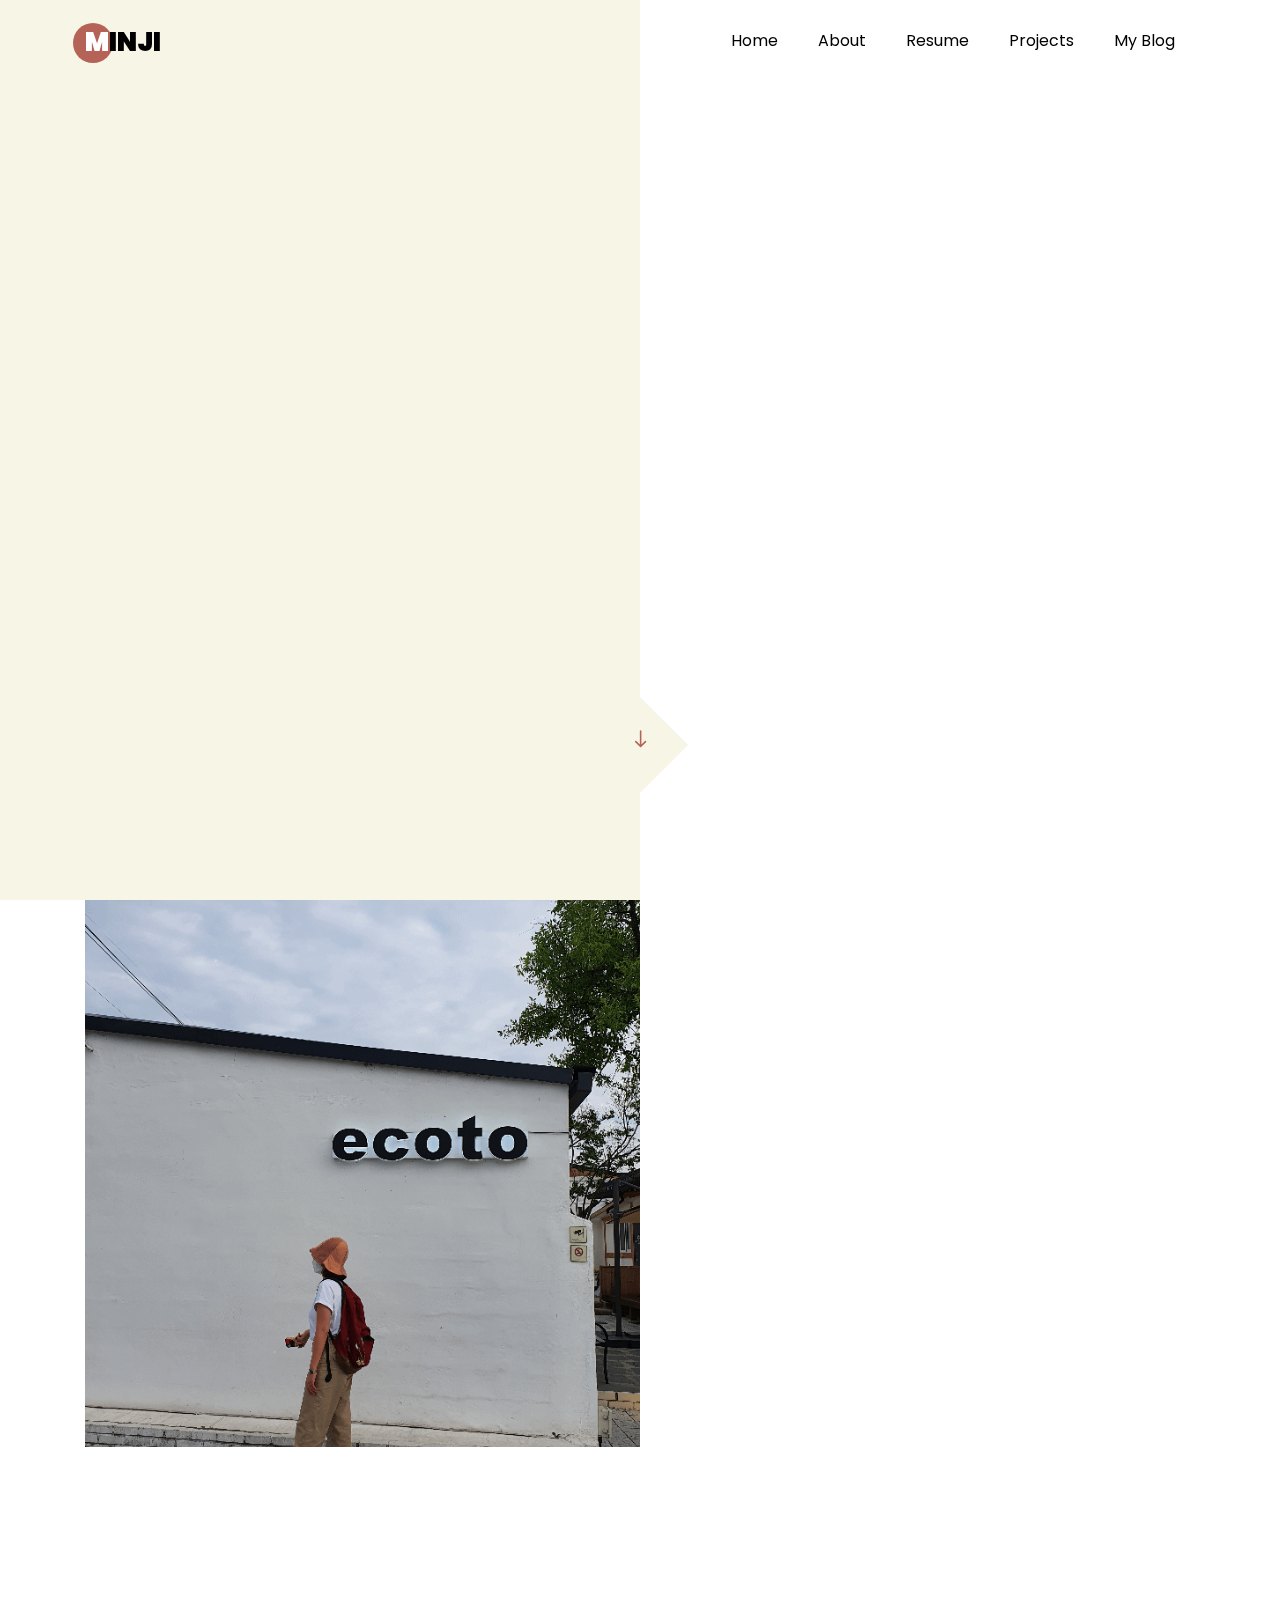
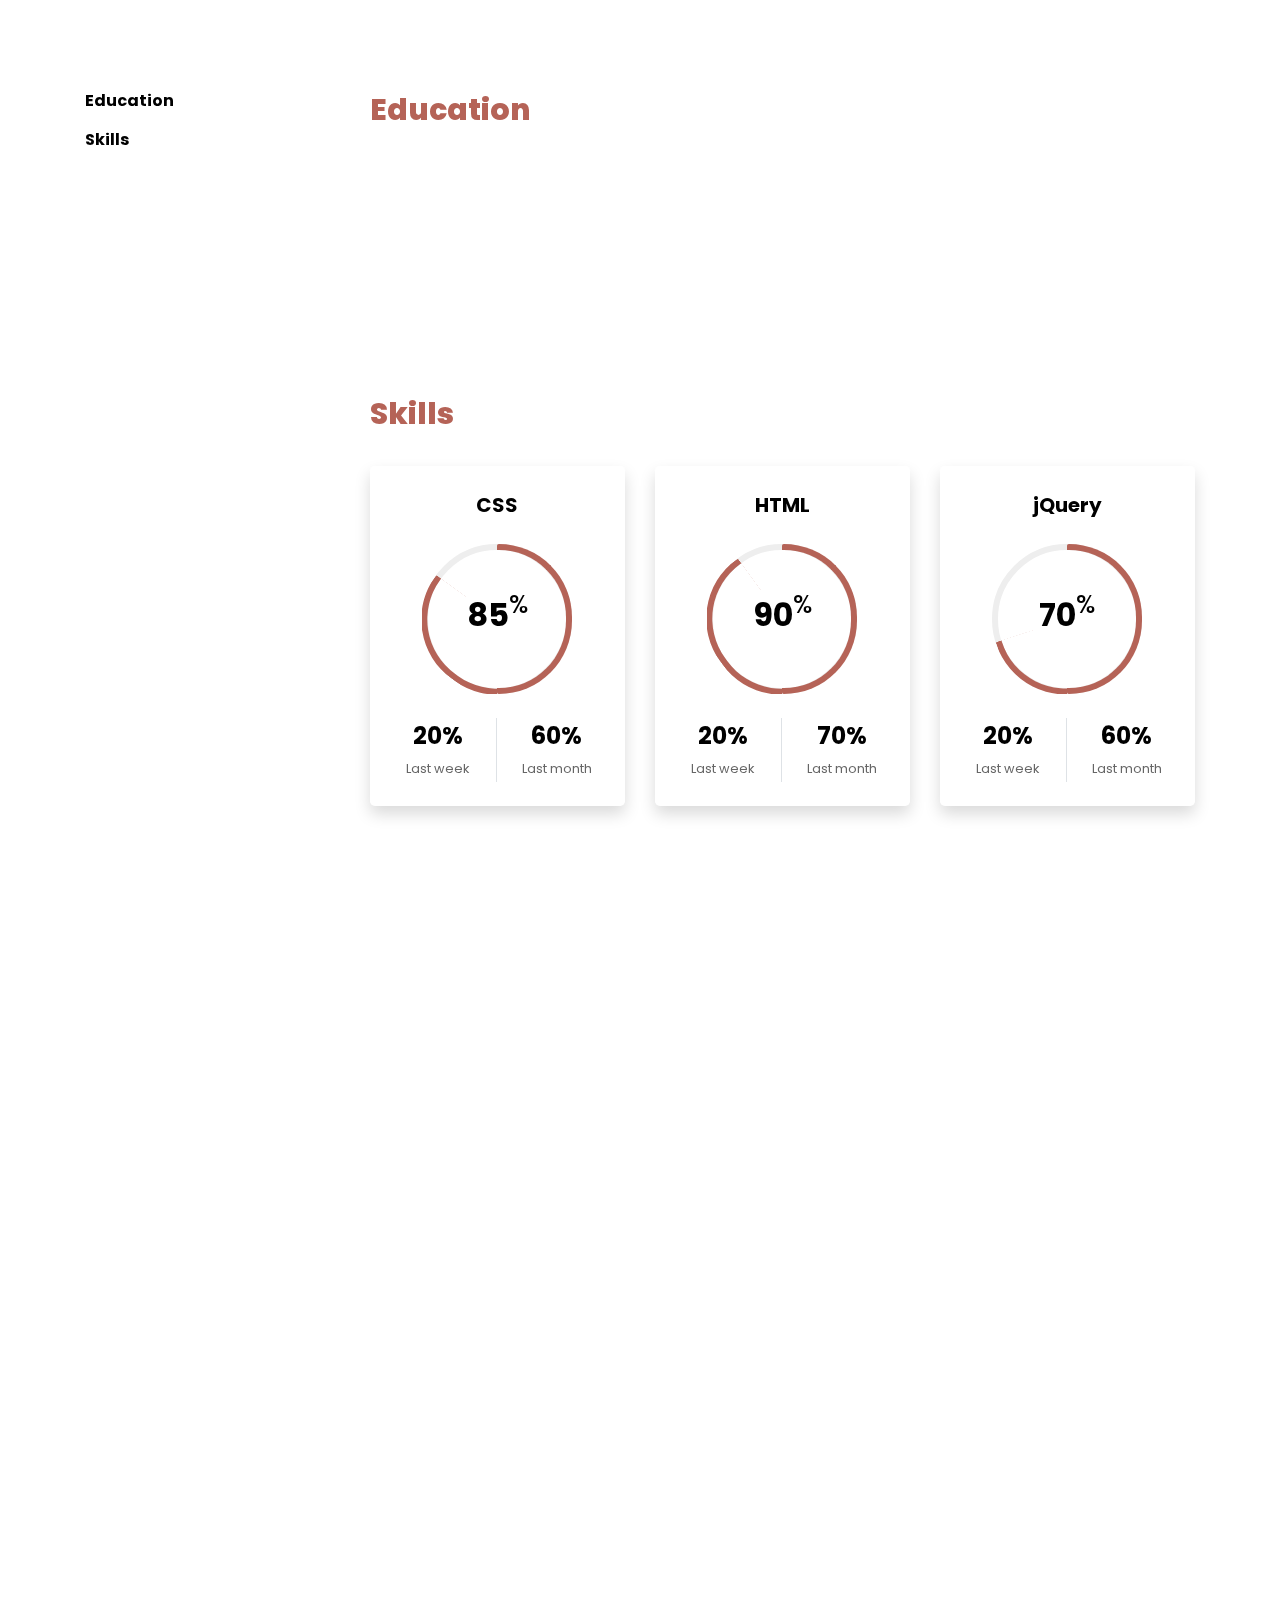
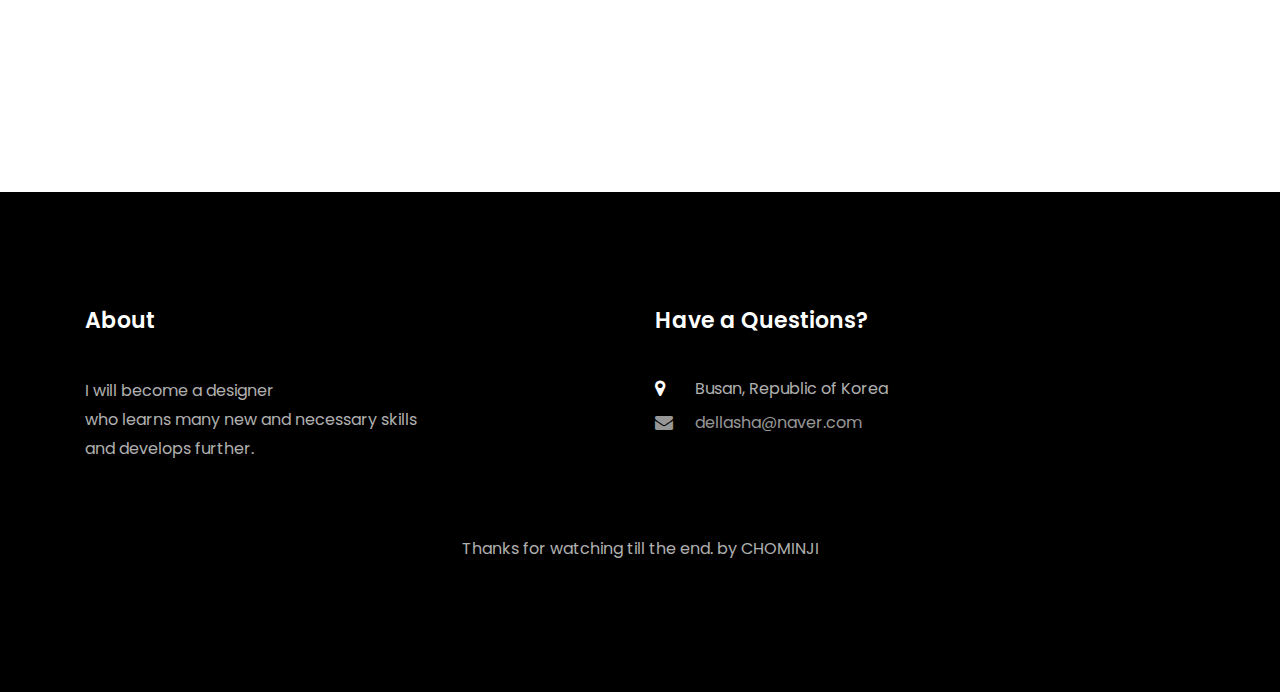
==== commit 8429701d: "수정" ====
--- a/index.html
+++ b/index.html
@@ -591,15 +591,16 @@
         </div>
     		<div class="row no-gutters">
     			<div class="col-md-4">
-    				<div class="project img ftco-animate d-flex justify-content-center align-items-center" style="background-image: url(images/iMac-Mockup.png);">
+    				<div class="project img ftco-animate d-flex justify-content-center align-items-center" style="background-image: url(images/imac_c.jpg);">
     					<div class="overlay"></div>
 	    				<div class="text text-center p-4">
-	    					<h3><a href="http://dellasha.dothome.co.kr/myfirst_0628/" target="_blank">문화가 좋은날</a></h3>
+	    					<h3><a href="https://dellasha.github.io/Chanel/" target="_blank">Chanel</a></h3>
 	    					<span>Web Design</span>
 								<div class="btn_box clear">
-								<a href="#" class="home01">홈페이지</a>
-								<a href="#" class="page01">컨셉페이지</a>
-							</div><!--btn_box-->
+								<a href="https://dellasha.github.io/Chanel/" target="_blank" class="home01">홈페이지</a>
+								<a href="https://dellasha.github.io/Chanel/sub.html" target="_blank" class="page01">서브페이지</a>
+							</div>
+							<!--btn_box-->
 	    				</div>
     				</div>
   				</div>
@@ -607,30 +608,46 @@
     				<div class="project img ftco-animate d-flex justify-content-center align-items-center" style="background-image: url(images/smain.png);">
     					<div class="overlay"></div>
 	    				<div class="text text-center p-4">
-	    					<h3><a href="http://dellasha.dothome.co.kr/my_FirstProject/" target="_blank">닥터마틴 메인</a></h3>
+	    					<h3><a href="https://dellasha.github.io/Dr.-Martin/" target="_blank">Dr. Martin</a></h3>
 	    					<span>Web Design</span>
+								<div class="btn_box clear">
+									<a href="https://dellasha.github.io/Dr.-Martin/" target="_blank" class="home01">홈페이지</a>
+									<a href="https://dellasha.github.io/Dr.-Martin/sub.html" target="_blank" class="page01">서브페이지</a>
+									<a href="con_dr/index.html" target="_blank" class="sub01">컨셉페이지</a>
+								</div>
+								<!--btn_box-->
 	    				</div>
     				</div>
   				</div>
 
     			<div class="col-md-4">
-    				<div class="project img ftco-animate d-flex justify-content-center align-items-center" style="background-image: url(images/IPHONE_sub.jpg);">
+    				<div class="project img ftco-animate d-flex justify-content-center align-items-center" style="background-image: url(images/iMac-Mockup.png);">
     					<div class="overlay"></div>
 	    				<div class="text text-center p-4">
-	    					<h3><a href="http://dellasha.dothome.co.kr/my_FirstProject/sub.html" target="_blank">닥터마틴 서브</a></h3>
+	    					<h3><a href="https://dellasha.github.io/culture/" target="_blank">문화가 있는 날</a></h3>
 	    					<span>Web Design</span>
+								<div class="btn_box clear">
+									<a href="https://dellasha.github.io/culture/" target="_blank" class="home01">홈페이지</a>
+									<a href="https://dellasha.github.io/culture/sub01.html" target="_blank" class="page01">서브페이지</a>
+									<a href="cont_culture/index.html" target="_blank" class="sub01">컨셉페이지</a>
+								</div>
+								<!--btn_box-->
 	    				</div>
     				</div>
     			</div>
     			<div class="col-md-4">
-    				<div class="project img ftco-animate d-flex justify-content-center align-items-center" style="background-image: url(images/IPHONE_main.png);">
+    				<div class="project img ftco-animate d-flex justify-content-center align-items-center" style="background-image: url(images/ipad_d.jpg);">
     					<div class="overlay"></div>
 	    				<div class="text text-center p-4">
-	    					<h3><a href="con_dr/index.html" target="_blank">
+	    					<h3><a href="https://dellasha.github.io/Gangbuk/" target="_blank">
 									<!-- Branding &amp; 컨셉페이지 -->
-									컨셉페이지
+								강북예치과의원
 								</a></h3>
 	    					<span>Web Design</span>
+								<div class="btn_box clear">
+									<a href="https://dellasha.github.io/Gangbuk/" target="_blank" class="home02">홈페이지</a>
+								</div>
+								<!--btn_box-->
 	    				</div>
     				</div>
     			</div>
@@ -639,7 +656,11 @@
     					<div class="overlay"></div>
 	    				<div class="text text-center p-4">
 	    					<h3><a href="con_botanic/index.html" target="_blank">보타닉브루</a></h3>
-	    					<span>Web Design</span>
+	    					<span>CI Design</span>
+								<div class="btn_box clear">
+									<a href="con_botanic/index.html" target="_blank" class="home02">컨셉페이지</a>
+								</div>
+								<!--btn_box-->
 	    				</div>
     				</div>
     			</div>
@@ -647,8 +668,12 @@
     				<div class="project img ftco-animate d-flex justify-content-center align-items-center" style="background-image: url(images/winnitag.jpg);">
     					<div class="overlay"></div>
 	    				<div class="text text-center p-4">
-	    					<h3><a href="file:///D:/%EC%9D%BC%EB%9F%AC/%E2%98%85%EB%94%94%EC%9E%90%EC%9D%B8%EA%B5%AC%EC%84%B1%EC%9A%94%EC%86%8C/10_%EB%B8%8C%EB%A1%9C%EC%8A%88%EC%96%B4/%EC%9C%84%EB%8B%88%ED%83%9D.pdf" target="_blank">위니택</a></h3>
-	    					<span>Web Design</span>
+	    					<h3><a href="cont_wintech/index.html" target="_blank">위니택</a></h3>
+	    					<span>Brochure Design</span>
+								<div class="btn_box clear">
+									<a href="cont_wintech/index.html" target="_blank" class="home02">브로슈어</a>
+								</div>
+								<!--btn_box-->
 	    				</div>
     				</div>
     			</div>
@@ -752,7 +777,7 @@
               </a>
               <div class="text mt-3 float-right d-block">
                 <h3 class="heading"><a href="con_tr/index.html" target="_blank">
-									website Renewal</a></h3>
+									website + banner Renewal</a></h3>
                 <!-- <div class="d-flex align-items-center mb-3 meta">
 	                <p class="mb-0">
 	                	<span class="mr-2">Sept. 12, 2019</span>
@@ -760,7 +785,7 @@
 	                	<a href="#" class="meta-chat"><span class="icon-chat"></span> 3</a>
 	                </p> -->
                 </div>
-                <p>뚜레쥬르 홈페이지를 리뉴얼 하여 네이버 배너에 사용될 디자인과 함께 포토샵과 일러로 작업 </p>
+                <p>뚜레쥬르 홈페이지를 리뉴얼 작업, 네이버와 11번가 사이트 배너에 사용될 디자인 </p>
               </div>
             </div>
           </div>
@@ -897,7 +922,7 @@
               </ul>
             </div>
           </div> -->
-          <div class="col-md">
+          <!-- <div class="col-md">
              <div class="ftco-footer-widget mb-4">
               <h2 class="ftco-heading-2">Services</h2>
               <ul class="list-unstyled">
@@ -908,13 +933,13 @@
                 <li><a href="#"><span class="icon-long-arrow-right mr-2"></span>Visual Design</a></li>
               </ul>
             </div>
-          </div>
+          </div> -->
           <div class="col-md">
             <div class="ftco-footer-widget mb-4">
             	<h2 class="ftco-heading-2">Have a Questions?</h2>
             	<div class="block-23 mb-3">
 	              <ul>
-	                <li><span class="icon icon-map-marker"></span><span class="text">Busan,Republic of Korea</span></li>
+	                <li><span class="icon icon-map-marker"></span><span class="text">Busan, Republic of Korea</span></li>
 	                <!-- <li><a href="#"><span class="icon icon-phone"></span><span class="text">+2 392 3929 210</span></a></li> -->
 	                <li><a href="#"><span class="icon icon-envelope"></span><span class="text">dellasha@naver.com</span></a></li>
 	              </ul>
@@ -926,7 +951,9 @@
           <div class="col-md-12 text-center">
 
             <p><!-- Link back to Colorlib can't be removed. Template is licensed under CC BY 3.0. -->
-  Copyright &copy;<script>document.write(new Date().getFullYear());</script> All rights reserved <i class="icon-heart color-danger" aria-hidden="true"></i> by <a href="https://colorlib.com" target="_blank">CHOMINJI</a>
+
+  <!-- Copyright &copy;<script>document.write(new Date().getFullYear());</script> 
+	All rights reserved <i class="icon-heart color-danger" aria-hidden="true"></i>  --> Thanks for watching till the end. by CHOMINJI
   <!-- Link back to Colorlib can't be removed. Template is licensed under CC BY 3.0. --></p>
           </div>
         </div>
--- a/css/custom.css
+++ b/css/custom.css
@@ -1,4 +1,3 @@
-
 
 .name1{color: #b56357; font-weight: bold;}
 
@@ -8,16 +7,32 @@
   color: #b56357;}
 
 .btn_box{width: 100%;}
-.home01{ 
+
+.home01, .page01, .sub01{ 
   background-color: #fff; 
   margin-top: 20px; width: 120px;
   display: block; color: #b56357; float: left; 
   padding: 5px 10px;}  
+
+.home02{
+  background-color: #fff; 
+  margin-top: 20px; width: 130px;
+  display: block; color: #b56357; float: left; 
+  padding: 5px 10px;
+}
+
 .page01{ 
-  background-color: #fff; 
-  margin-top: 20px; width: 120px;
-  display: block; color: #b56357; float: left; 
-  padding: 5px 10px; margin-left: 20px;}
+ margin-left: 20px;}
+
+.sub01{  margin-left: 20px;}
 
 .home01:hover{ color: #fff; background-color: #5e1e15;}
-.page01:hover{  color: #fff; background-color: #5e1e15;}+.home02:hover{ color: #fff; background-color: #5e1e15;}
+.page01:hover{  color: #fff; background-color: #5e1e15;}
+.home01:hover{ color: #fff; background-color: #5e1e15;}
+.sub01:hover{  color: #fff; background-color: #5e1e15;}
+
+
+
+
+/* target="_blank" */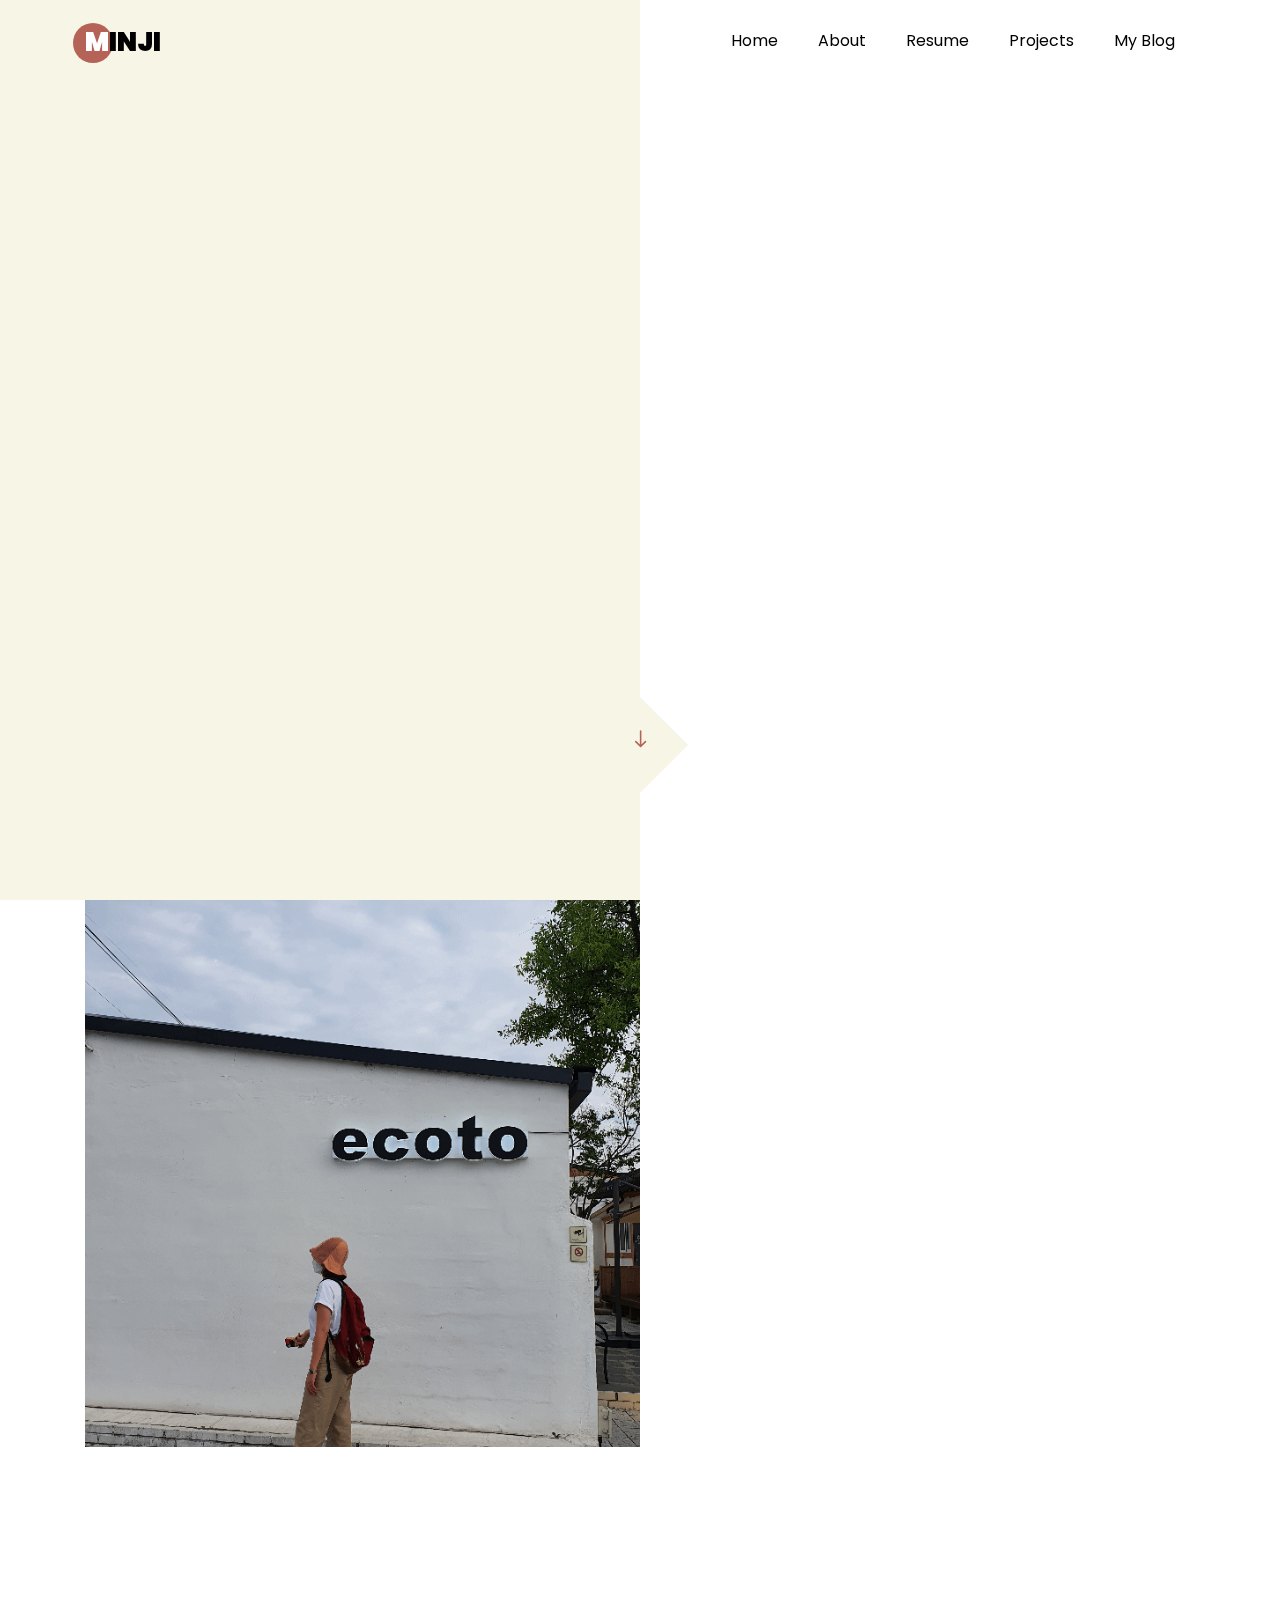
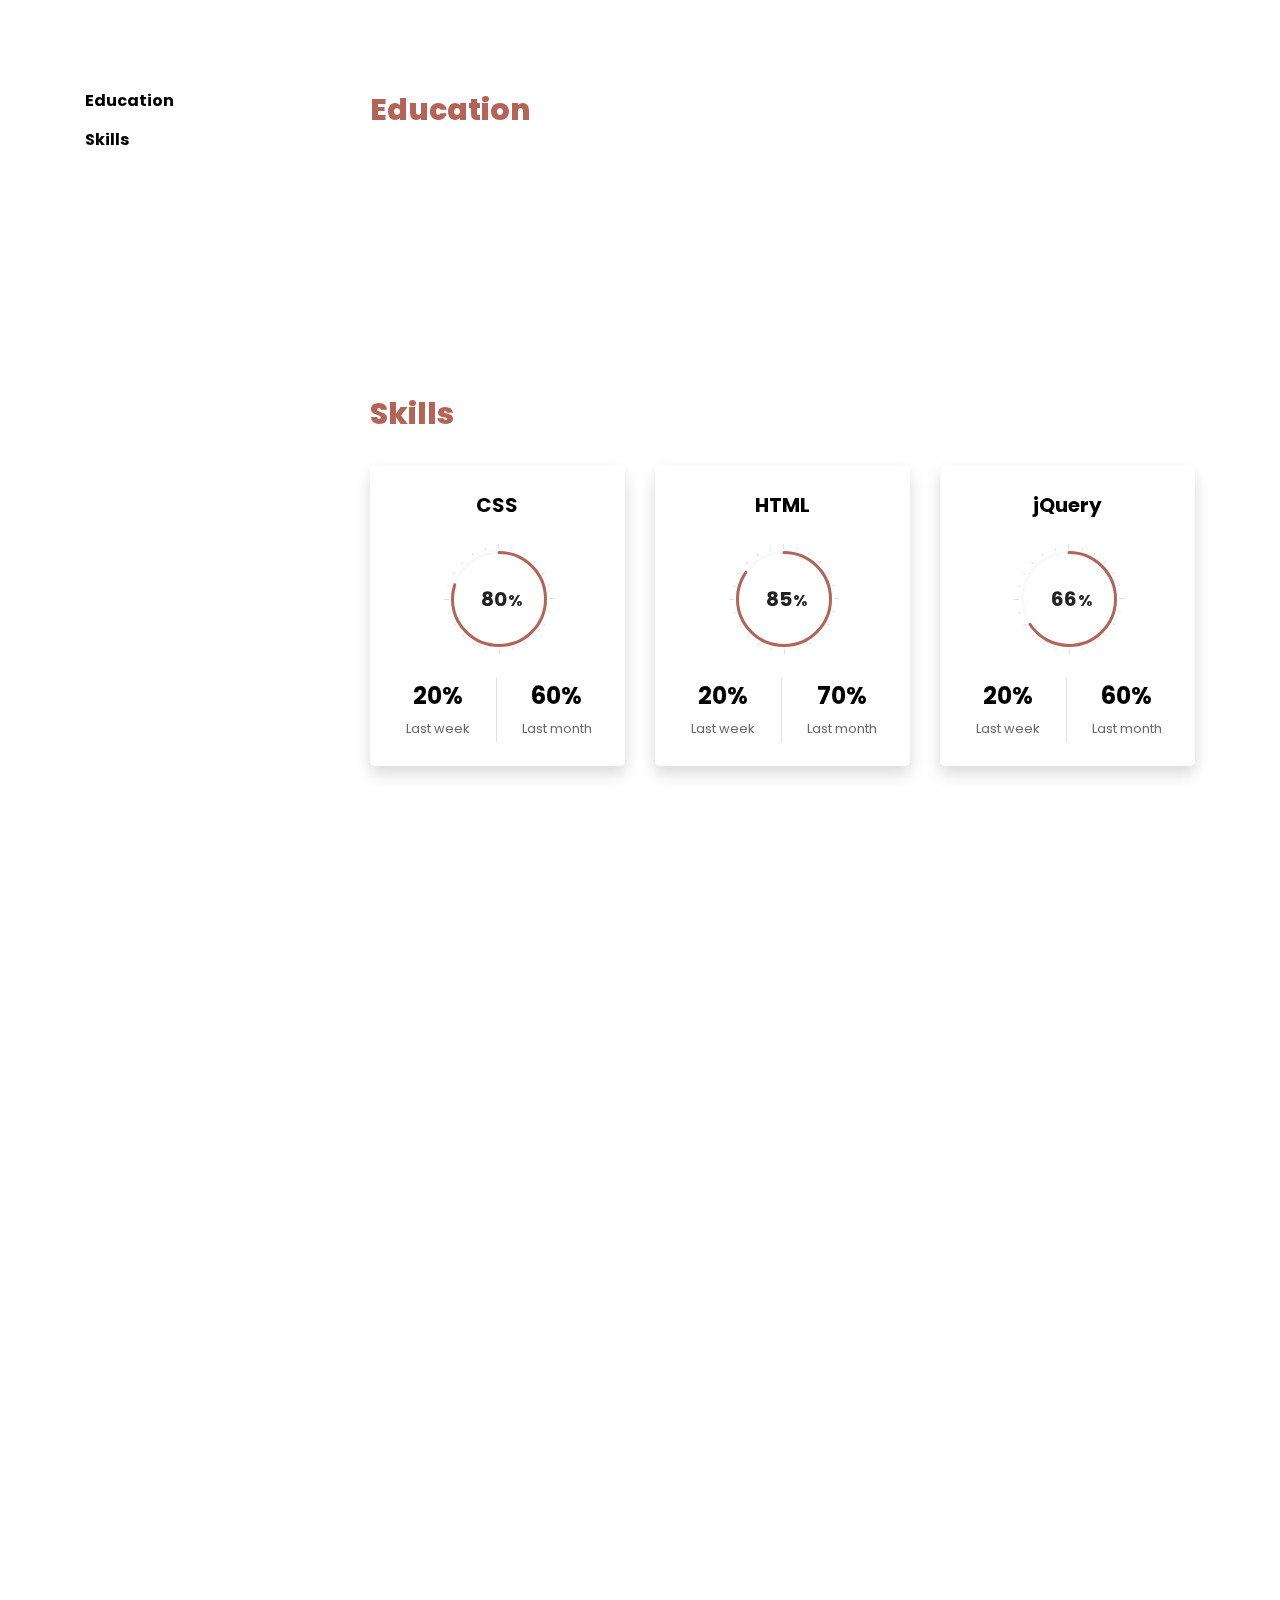
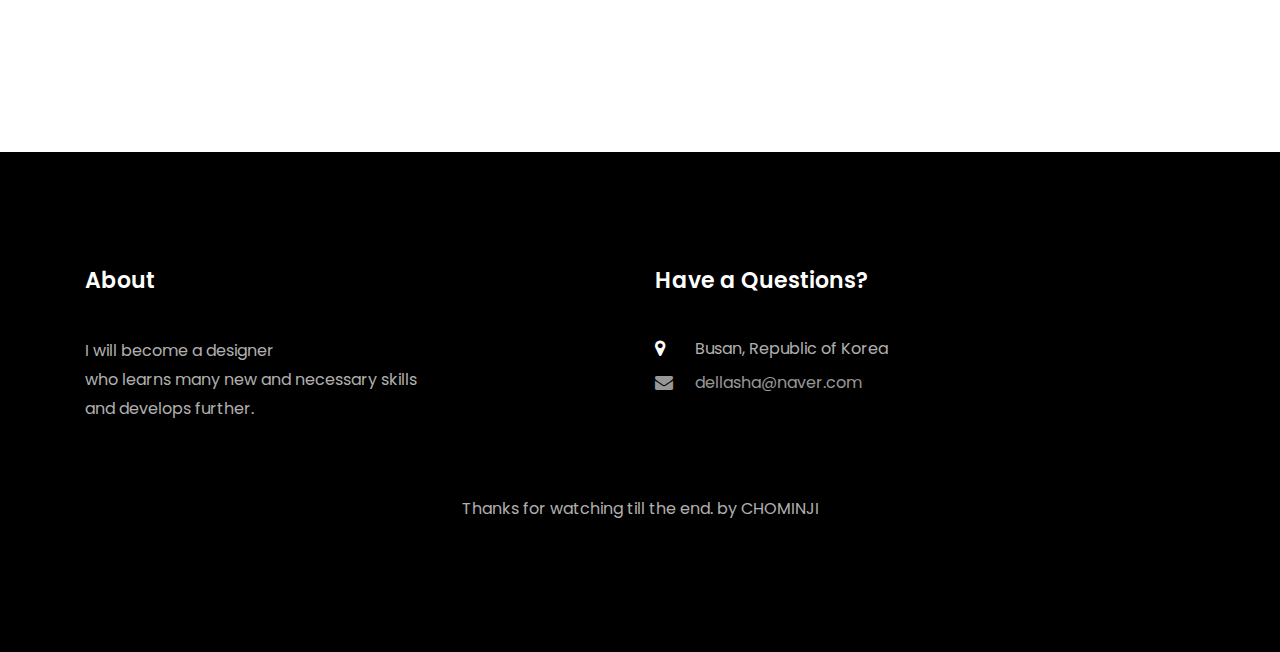
==== commit df625dfd: "수정" ====
--- a/index.html
+++ b/index.html
@@ -279,9 +279,13 @@
 					  		<div class="col-lg-4 mb-4">
 						      <div class="bg-white rounded-lg shadow p-4">
 						        <h2 class="h5 font-weight-bold text-center mb-4">CSS</h2>
-
+<!--그래프 만들기-->
+
+<span class="chart" data-percent="85">
+	<span class="percent"></span>
+</span>
 						        <!-- Progress bar 1 -->
-						        <div class="progress mx-auto" data-value='85'>
+						        <!-- <div class="progress mx-auto" data-value='85'>
 						          <span class="progress-left">
                         <span class="progress-bar border-primary"></span>
 						          </span>
@@ -291,7 +295,7 @@
 						          <div class="progress-value w-100 h-100 rounded-circle d-flex align-items-center justify-content-center">
 						            <div class="h2 font-weight-bold">85<sup class="small">%</sup></div>
 						          </div>
-						        </div>
+						        </div> -->
 						        <!-- END -->
 
 						        <!-- Demo info -->
@@ -310,9 +314,13 @@
 						    <div class="col-lg-4 mb-4">
 						      <div class="bg-white rounded-lg shadow p-4">
 						        <h2 class="h5 font-weight-bold text-center mb-4">HTML</h2>
-
+<!--그래프 만들기-->
+
+<span class="chart" data-percent="90">
+	<span class="percent"></span>
+</span>
 						        <!-- Progress bar 1 -->
-						        <div class="progress mx-auto" data-value='90'>
+						        <!-- <div class="progress mx-auto" data-value='90'>
 						          <span class="progress-left">
                         <span class="progress-bar border-primary"></span>
 						          </span>
@@ -322,7 +330,7 @@
 						          <div class="progress-value w-100 h-100 rounded-circle d-flex align-items-center justify-content-center">
 						            <div class="h2 font-weight-bold">90<sup class="small">%</sup></div>
 						          </div>
-						        </div>
+						        </div> -->
 						        <!-- END -->
 
 						        <!-- Demo info -->
@@ -342,8 +350,14 @@
 						      <div class="bg-white rounded-lg shadow p-4">
 						        <h2 class="h5 font-weight-bold text-center mb-4">jQuery</h2>
 
+<!--그래프 만들기-->
+
+<span class="chart" data-percent="70">
+	<span class="percent"></span>
+</span>
+
 						        <!-- Progress bar 1 -->
-						        <div class="progress mx-auto" data-value='70'>
+						        <!-- <div class="progress mx-auto" data-value='70'>
 						          <span class="progress-left">
                         <span class="progress-bar border-primary"></span>
 						          </span>
@@ -353,7 +367,7 @@
 						          <div class="progress-value w-100 h-100 rounded-circle d-flex align-items-center justify-content-center">
 						            <div class="h2 font-weight-bold">70<sup class="small">%</sup></div>
 						          </div>
-						        </div>
+						        </div> -->
 						        <!-- END -->
 
 						        <!-- Demo info -->
@@ -368,7 +382,8 @@
 						        <!-- END -->
 						      </div>
 						    </div>
-					  	</div>
+					  	</div><!--원 그래프 여기까지!!!!-->
+
 					  	<div class="row">
 					  		<div class="col-md-6 animate-box">
 									<div class="progress-wrap ftco-animate">
@@ -978,6 +993,7 @@
   <script src="js/aos.js"></script>
   <script src="js/jquery.animateNumber.min.js"></script>
   <script src="js/scrollax.min.js"></script>
+  <script src="js/jquery.easypiechart.min.js"></script><!--이징 플러그인 파일 연결시킴-->
   
   <script src="js/main.js"></script>
     
--- a/css/style.css
+++ b/css/style.css
@@ -269,8 +269,9 @@
   color: inherit;
   white-space: normal; }
 
-progress {
-  vertical-align: baseline; }
+progress { /* progress 여기를 해봐도 아직 티가 안남 */
+  vertical-align: baseline;
+}
 
 [type="number"]::-webkit-inner-spin-button,
 [type="number"]::-webkit-outer-spin-button {
@@ -1043,6 +1044,7 @@
     flex: 0 0 25%;
     max-width: 25%; }
   .col-lg-4 {
+   
     -webkit-box-flex: 0;
     -ms-flex: 0 0 33.33333%;
     flex: 0 0 33.33333%;
@@ -4327,7 +4329,9 @@
   overflow: hidden;
   font-size: 0.75rem;
   background-color: #e9ecef;
-  border-radius: 0.25rem; }
+  border-radius: 0.25rem; 
+  /* display: none; */
+}
 
 .progress-bar {
   display: -webkit-box;
@@ -4346,7 +4350,8 @@
   background-color: #007bff;
   -webkit-transition: width 0.6s ease;
   -o-transition: width 0.6s ease;
-  transition: width 0.6s ease; }
+  transition: width 0.6s ease;
+}
   @media (prefers-reduced-motion: reduce) {
     .progress-bar {
       -webkit-transition: none;
--- a/css/custom.css
+++ b/css/custom.css
@@ -34,5 +34,39 @@
 
 
 
+/* 원그래프 넣은거 */
 
-/* target="_blank" */+.chart {
+  position: relative;
+  display: inline-block;
+  width: 110px;
+  height: 110px;
+  /* margin-top: 50px; */
+  /* margin-bottom: 50px; */
+  text-align: center;
+  margin-left: 50px;
+}
+.chart canvas {
+  position: absolute;
+  top: 0;
+  left: 0;
+  /* font-weight: bold !important ; */
+}
+.percent {
+  display: inline-block;
+  line-height: 110px;
+  z-index: 2;
+  font-weight: bold;
+  font-size: 20px;
+  color: #222;
+  margin-left: 5px;
+}
+.percent:after {
+  content: '%';
+  margin-left: 0.1em;
+  font-size: .8em;
+}
+
+
+
+
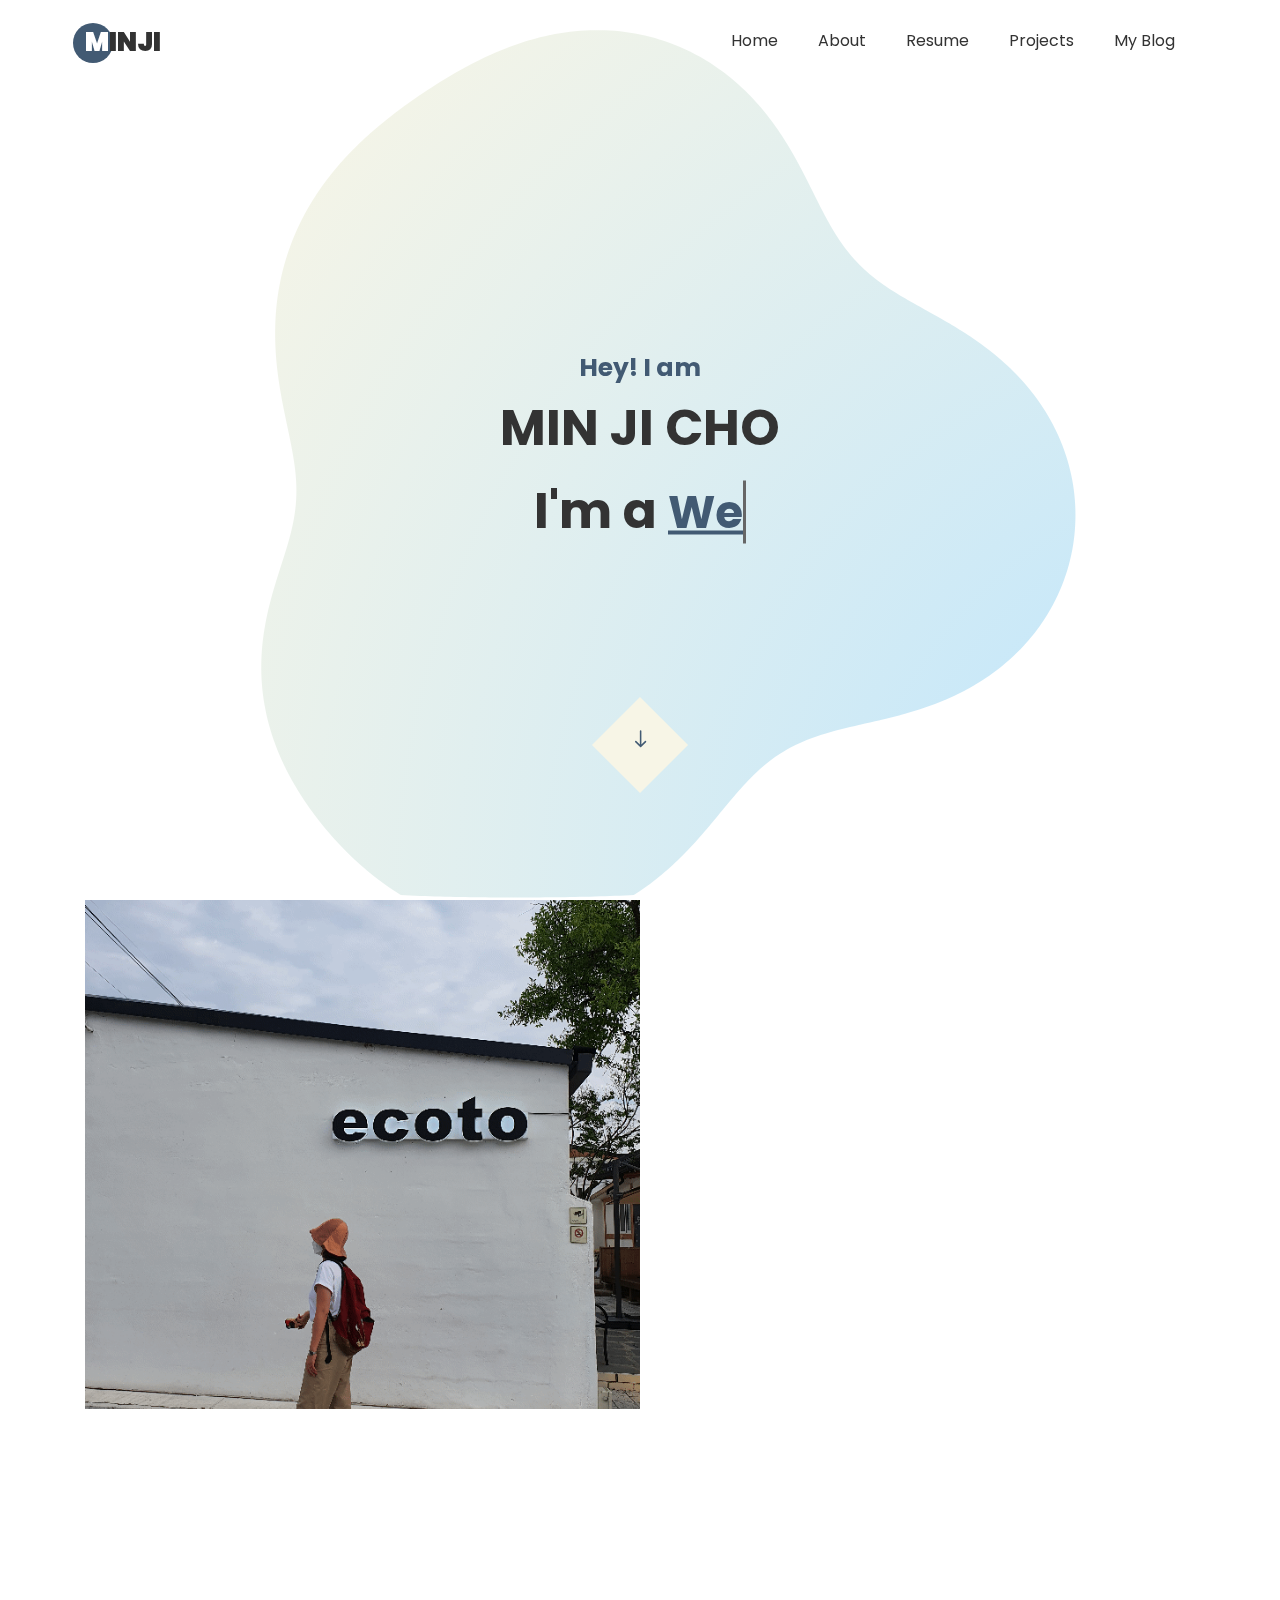
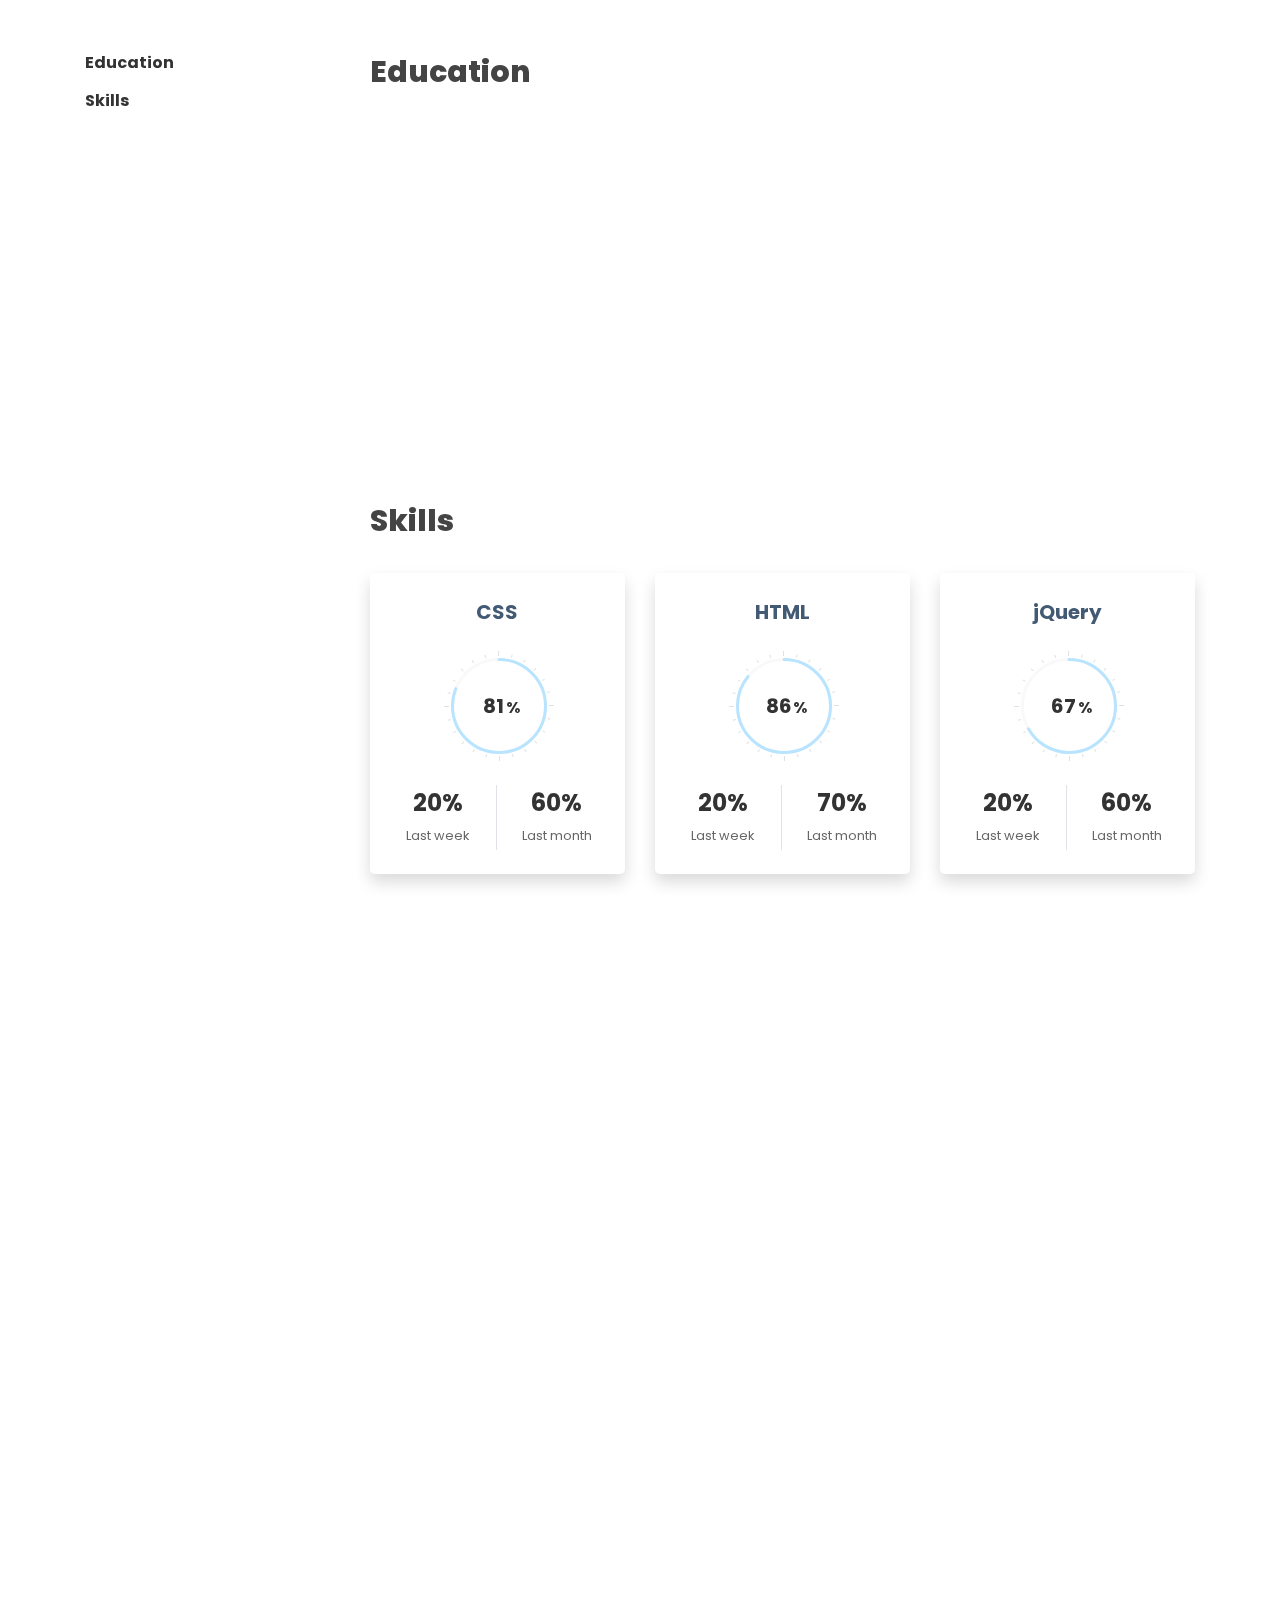
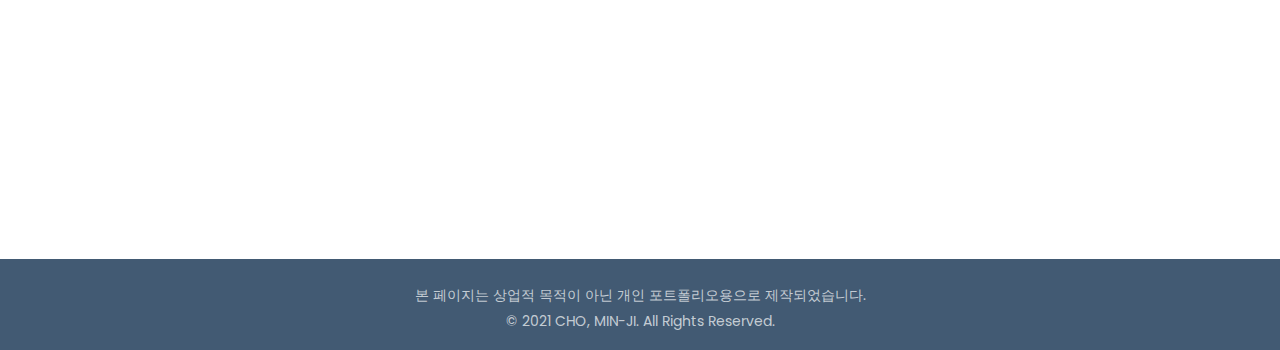
==== commit 58b2e7a0: "수정" ====
--- a/index.html
+++ b/index.html
@@ -49,33 +49,41 @@
 	      </div>
 	    </div>
 	  </nav>
-	  <section class="hero-wrap js-fullheight">
-      <div class="overlay"></div>
+	  <section class="hero-wrap js-fullheight bubble_wrap">
+      <div class="overlay"></div><!--css 8403 -> background: #f7f5e6; -->
+	  <canvas id="bubble" style="width: 100%; height:100%;"
+	  width="1157" height="969"></canvas>
+	  <!--canvas 동그라미 만들기-->
+
+	  <div class="text text-center text_wrap">
+		<span class="subheading">Hey! I am</span>
+				<h1>MIN JI CHO</h1>
+					<h2>I'm a 
+						<span
+						   class="txt-rotate"
+						   data-period="2000"
+						   data-rotate='[ " Web Designer.", " UI/UX Designer.",
+							   " Graphic Designer." ]'></span>
+					  </h2>
+				  </div><!--text_wrap-->
+
+	  
       <div class="container">
         <div class="row no-gutters slider-text js-fullheight justify-content-center align-items-center">
           <div class="col-lg-8 col-md-6 ftco-animate d-flex align-items-center">
-          	<div class="text text-center">
-          		<span class="subheading">Hey! I am</span>
-		  				<h1>MIN JI CHO</h1>
-			  				<h2>I'm a 
-								  <span
-								     class="txt-rotate"
-								     data-period="2000"
-								     data-rotate='[ " Web Designer.", " UI/UX Designer.",
-										 " Graphic Designer." ]'></span>
-
-								</h2>
-							</div>
-            </div>
-          </div>
-        </div>
-      </div>
+			  
+            </div>
+          </div>
+        </div>
+      <!-- </div> -->
       <div class="mouse">
 				<a href="#" class="mouse-icon">
 					<div class="mouse-wheel"><span class="ion-ios-arrow-round-down"></span></div>
 				</a>
 			</div>
     </section>
+
+	<!--여기 까지 배너-->
 
     <section class="ftco-about img ftco-section ftco-no-pt ftco-no-pb" id="about-section">
     	<div class="container">
@@ -99,10 +107,10 @@
 		            <ul class="about-info mt-4 px-md-0 px-2">
 		            	<li class="d-flex"><span>Name:</span> <span>CHO MINJI</span></li>
 		            	<li class="d-flex"><span>Date of birth:</span> <span>August 1, 1994</span></li>
-		            	<li class="d-flex"><span>Address:</span> <span>Busan,Republic of Korea</span></li>
+		            	<li class="d-flex"><span>Address:</span> <span>Busan, Republic of Korea</span></li>
 		            	<!-- <li class="d-flex"><span>Zip code:</span> <span>1000</span></li> -->
 		            	<li class="d-flex"><span>Email:</span> <span>dellasha@naver.com</span></li>
-		            	<li class="d-flex"><span>Phone: </span> <span>010-4128-4200</span></li>
+		            	<!-- <li class="d-flex"><span>Phone: </span> <span>010-4128-4200</span></li> -->
 		            </ul>
 		          </div>
 		        </div>
@@ -158,28 +166,28 @@
 					<div class="col-md-9">
 					  <div id="page-1" class= "page one">
 					  	<h2 class="heading">Education</h2>
+
 					    <div class="resume-wrap d-flex ftco-animate">
 					    	<div class="icon d-flex align-items-center justify-content-center">
+					    		<span class="flaticon-ideas"></span>
+					    	</div>
+					    	<div class="text pl-3">
+		    					<span class="date">2013 ~ 2018</span>
+		    					<h2>관광경영학과 졸업</h2>
+		    					<span class="position">동서대학교</span>
+		    					<!-- <p></p> -->
+	    					</div>
+	    				</div>
+	    				<div class="resume-wrap d-flex ftco-animate">
+	    					<div class="icon d-flex align-items-center justify-content-center">
 					    		<span class="flaticon-ideas"></span>
 					    	</div>
 					    	<div class="text pl-3">
 		    					<span class="date">2021</span>
 		    					<h2>반응협 웹퍼블리싱 & 웹디자인 수료</h2>
 		    					<span class="position">부산IT교육센터</span>
-		    					<!-- <p></p> -->
-	    					</div>
-	    				</div>
-	    				<!-- <div class="resume-wrap d-flex ftco-animate">
-	    					<div class="icon d-flex align-items-center justify-content-center">
-					    		<span class="flaticon-ideas"></span>
-					    	</div>
-					    	<div class="text pl-3">
-		    					<span class="date">2014-2015</span>
-		    					<h2>Computer Processing Systems/Computer Software</h2>
-		    					<span class="position">Cambridge University</span>
-		    		
-		    				</div>
-	    				</div> -->
+		    				</div>
+	    				</div>
 	    				<!-- <div class="resume-wrap d-flex ftco-animate">
 	    					<div class="icon d-flex align-items-center justify-content-center">
 					    		<span class="flaticon-ideas"></span>
@@ -278,7 +286,7 @@
 					  	<div class="row progress-circle mb-5">
 					  		<div class="col-lg-4 mb-4">
 						      <div class="bg-white rounded-lg shadow p-4">
-						        <h2 class="h5 font-weight-bold text-center mb-4">CSS</h2>
+						        <h2 class="h5 font-weight-bold text-center mb-4 h_title">CSS</h2>
 <!--그래프 만들기-->
 
 <span class="chart" data-percent="85">
@@ -313,7 +321,7 @@
 
 						    <div class="col-lg-4 mb-4">
 						      <div class="bg-white rounded-lg shadow p-4">
-						        <h2 class="h5 font-weight-bold text-center mb-4">HTML</h2>
+						        <h2 class="h5 font-weight-bold text-center mb-4 h_title">HTML</h2>
 <!--그래프 만들기-->
 
 <span class="chart" data-percent="90">
@@ -348,7 +356,7 @@
 
 						    <div class="col-lg-4 mb-4">
 						      <div class="bg-white rounded-lg shadow p-4">
-						        <h2 class="h5 font-weight-bold text-center mb-4">jQuery</h2>
+						        <h2 class="h5 font-weight-bold text-center mb-4 h_title">jQuery</h2>
 
 <!--그래프 만들기-->
 
@@ -909,15 +917,15 @@
     </section>
 		 -->
 
-    <footer class="ftco-footer ftco-section">
+    <footer class="ftco-footer ftco-section footer_change">
       <div class="container">
         <div class="row mb-5">
           <div class="col-md">
             <div class="ftco-footer-widget mb-4">
-              <h2 class="ftco-heading-2">About</h2>
+              <!-- <h2 class="ftco-heading-2">About</h2>
               <p>I will become a designer<br>
 								who learns many new and necessary skills<br>
-								and develops further.</p>
+								and develops further.</p> -->
               <!-- <ul class="ftco-footer-social list-unstyled float-md-left float-lft mt-5">
                 <li class="ftco-animate"><a href="#"><span class="icon-twitter"></span></a></li>
                 <li class="ftco-animate"><a href="#"><span class="icon-facebook"></span></a></li>
@@ -951,14 +959,13 @@
           </div> -->
           <div class="col-md">
             <div class="ftco-footer-widget mb-4">
-            	<h2 class="ftco-heading-2">Have a Questions?</h2>
+            	<!-- <h2 class="ftco-heading-2">Have a Questions?</h2>
             	<div class="block-23 mb-3">
 	              <ul>
 	                <li><span class="icon icon-map-marker"></span><span class="text">Busan, Republic of Korea</span></li>
-	                <!-- <li><a href="#"><span class="icon icon-phone"></span><span class="text">+2 392 3929 210</span></a></li> -->
 	                <li><a href="#"><span class="icon icon-envelope"></span><span class="text">dellasha@naver.com</span></a></li>
 	              </ul>
-	            </div>
+	            </div> -->
             </div>
           </div>
         </div>
@@ -968,14 +975,14 @@
             <p><!-- Link back to Colorlib can't be removed. Template is licensed under CC BY 3.0. -->
 
   <!-- Copyright &copy;<script>document.write(new Date().getFullYear());</script> 
-	All rights reserved <i class="icon-heart color-danger" aria-hidden="true"></i>  --> Thanks for watching till the end. by CHOMINJI
+	All rights reserved <i class="icon-heart color-danger" aria-hidden="true"></i>  --> 본 페이지는 상업적 목적이 아닌 개인 포트폴리오용으로 제작되었습니다.<br>
+	© 2021 CHO, MIN-JI. All Rights Reserved.
   <!-- Link back to Colorlib can't be removed. Template is licensed under CC BY 3.0. --></p>
           </div>
         </div>
       </div>
     </footer>
     
-  
 
   <!-- loader -->
   <div id="ftco-loader" class="show fullscreen"><svg class="circular" width="48px" height="48px"><circle class="path-bg" cx="24" cy="24" r="22" fill="none" stroke-width="4" stroke="#eeeeee"/><circle class="path" cx="24" cy="24" r="22" fill="none" stroke-width="4" stroke-miterlimit="10" stroke="#F96D00"/></svg></div>
--- a/css/style.css
+++ b/css/style.css
@@ -4634,11 +4634,11 @@
   font-size: 1.5rem;
   font-weight: 700;
   line-height: 1;
-  color: #000;
+  color: #333;
   text-shadow: 0 1px 0 #fff;
   opacity: .5; }
   .close:hover {
-    color: #000;
+    color: #333;
     text-decoration: none; }
   .close:not(:disabled):not(.disabled):hover, .close:not(:disabled):not(.disabled):focus {
     opacity: .75; }
@@ -4799,7 +4799,7 @@
   z-index: 1040;
   width: 100vw;
   height: 100vh;
-  background-color: #000; }
+  background-color: #333; }
   .modal-backdrop.fade {
     opacity: 0; }
   .modal-backdrop.show {
@@ -4926,7 +4926,7 @@
     .bs-tooltip-top .arrow::before, .bs-tooltip-auto[x-placement^="top"] .arrow::before {
       top: 0;
       border-width: 0.4rem 0.4rem 0;
-      border-top-color: #000; }
+      border-top-color: #333; }
 
 .bs-tooltip-right, .bs-tooltip-auto[x-placement^="right"] {
   padding: 0 0.4rem; }
@@ -4937,7 +4937,7 @@
     .bs-tooltip-right .arrow::before, .bs-tooltip-auto[x-placement^="right"] .arrow::before {
       right: 0;
       border-width: 0.4rem 0.4rem 0.4rem 0;
-      border-right-color: #000; }
+      border-right-color: #333; }
 
 .bs-tooltip-bottom, .bs-tooltip-auto[x-placement^="bottom"] {
   padding: 0.4rem 0; }
@@ -4946,7 +4946,7 @@
     .bs-tooltip-bottom .arrow::before, .bs-tooltip-auto[x-placement^="bottom"] .arrow::before {
       bottom: 0;
       border-width: 0 0.4rem 0.4rem;
-      border-bottom-color: #000; }
+      border-bottom-color: #333; }
 
 .bs-tooltip-left, .bs-tooltip-auto[x-placement^="left"] {
   padding: 0 0.4rem; }
@@ -4957,14 +4957,14 @@
     .bs-tooltip-left .arrow::before, .bs-tooltip-auto[x-placement^="left"] .arrow::before {
       left: 0;
       border-width: 0.4rem 0 0.4rem 0.4rem;
-      border-left-color: #000; }
+      border-left-color: #333; }
 
 .tooltip-inner {
   max-width: 200px;
   padding: 0.25rem 0.5rem;
   color: #fff;
   text-align: center;
-  background-color: #000;
+  background-color: #333;
   border-radius: 0.25rem; }
 
 .popover {
@@ -8117,7 +8117,7 @@
   .navbar {
     display: none; }
   .badge {
-    border: 1px solid #000; }
+    border: 1px solid #333; }
   .table {
     border-collapse: collapse !important; }
     .table td,
@@ -8163,7 +8163,7 @@
 h1, h2, h3, h4, h5,
 .h1, .h2, .h3, .h4, .h5 {
   line-height: 1.5;
-  color: black;
+  color: #333;
   font-weight: 400; }
 
 .text-primary {
@@ -8178,7 +8178,7 @@
   z-index: 3; }
   @media (max-width: 991.98px) {
     .ftco-navbar-light {
-      background: #000000 !important;
+      background: #333 !important;
       position: relative;
       top: 0;
       padding-top: 0;
@@ -8190,11 +8190,11 @@
     margin: 0 auto;
     padding: 0; }
   .ftco-navbar-light .navbar-brand {
-    color: #000000;
+    color: #333;
     padding-top: .7rem;
     padding-bottom: .7rem; }
     .ftco-navbar-light .navbar-brand:hover, .ftco-navbar-light .navbar-brand:focus {
-      color: #000000 !important; }
+      color: #333 !important; }
     @media (max-width: 991.98px) {
       .ftco-navbar-light .navbar-brand {
         color: #fff; } }
@@ -8208,7 +8208,7 @@
     padding-bottom: .7rem;
     padding-left: 20px;
     padding-right: 20px;
-    color: #000000;
+    color: #333;
     font-weight: 400;
     opacity: 1 !important; }
     .ftco-navbar-light .navbar-nav > .nav-item > .nav-link span {
@@ -8225,7 +8225,7 @@
         height: 2px;
         bottom: 0;
         left: 0;
-        background: #b56357;
+        background: #8fc7db;
         visibility: visible;
         -webkit-transform: scaleX(0);
         -moz-transform: scaleX(0);
@@ -8258,7 +8258,7 @@
     padding-bottom: .7rem;
     padding-left: 18px;
     padding-right: 18px;
-    background: #b56357;
+    background: #425a73;
     margin-top: 0;
     -webkit-border-radius: 5px;
     -moz-border-radius: 5px;
@@ -8308,7 +8308,7 @@
     box-shadow: 0 0 10px 0 rgba(0, 0, 0, 0.1);
     padding: 0 15px; }
     .ftco-navbar-light.scrolled .nav-item > .nav-link {
-      color: #000000 !important; }
+      color: #333 !important; }
       @media (max-width: 991.98px) {
         .ftco-navbar-light.scrolled .nav-item > .nav-link {
           padding-left: 0 !important;
@@ -8350,9 +8350,9 @@
       font-size: 16px;
       letter-spacing: .1em; }
     .ftco-navbar-light.scrolled .nav-link {
-      color: #000000 !important; }
+      color: #333 !important; }
       .ftco-navbar-light.scrolled .nav-link.active {
-        color: #b56357 !important; }
+        color: #425a73 !important; }
     .ftco-navbar-light.scrolled.awake {
       margin-top: 0px;
       -webkit-transition: .3s all ease-out;
@@ -8363,7 +8363,7 @@
       -o-transition: .3s all ease-out;
       transition: .3s all ease-out; }
     .ftco-navbar-light.scrolled .navbar-brand {
-      color: #000000;
+      color: #333;
       padding-top: 1rem;
       padding-bottom: 1rem;
       font-size: 24px; }
@@ -8380,7 +8380,7 @@
     width: 40px;
     height: 40px;
     content: '';
-    background: #b56357;
+    background: #425a73;
     z-index: -1;
     -webkit-transform: translateY(-50%);
     -ms-transform: translateY(-50%);
@@ -8392,22 +8392,24 @@
   .navbar-brand span {
     color: #fff; }
 
+    /* 여기 custom */
 .hero-wrap {
   width: 100%;
   height: 100%;
   position: inherit;
   background-size: cover;
-  background-repeat: no-repeat; }
-  .hero-wrap .overlay {
-    position: absolute;
+  background-repeat: no-repeat; 
+}
+  /* .hero-wrap .overlay  -----> 가운데 베이지색
+  { position: absolute;
     top: 0;
     left: 0;
     right: 0;
     bottom: 0;
     content: '';
-    /* opacity: 0.7; */
     width: 50%;
-    background: #f7f5e6; }
+    background: #f7f5e6; 
+  } */
   .hero-wrap .text {
     width: 100%; }
 
@@ -8439,7 +8441,7 @@
   .slider-text p strong {
     font-weight: 700; }
     .slider-text p strong a {
-      color: #000000; }
+      color: #333; }
 
 .slider-text .breadcrumbs {
   font-size: 16px;
@@ -8460,7 +8462,7 @@
 
 .slider-text .bread {
   font-weight: 700;
-  color: #000000;
+  color: #333;
   font-size: 60px; }
 
 .mouse {
@@ -8593,7 +8595,7 @@
     .btn.btn-primary:hover {
       border: 1px solid #b56357 !important;
       background: #b56357 !important;
-      color: #000000 !important; }
+      color: #333 !important; }
     .btn.btn-primary.btn-outline-primary {
       border: 2px solid #b56357 !important;
       background: transparent !important;
@@ -8621,9 +8623,9 @@
   .btn.btn-white {
     background: #fff !important;
     border: 1px solid #fff !important;
-    color: #000000 !important; }
+    color: #333 !important; }
     .btn.btn-white:hover {
-      border: 1px solid #000000;
+      border: 1px solid #333;
       background: #fff !important;
       color: #fff; }
     .btn.btn-white.btn-outline-white {
@@ -8657,14 +8659,14 @@
       width: calc(100% - 130px); }
       .ftco-about ul.about-info li span:first-child {
         font-weight: 600;
-        color: #000000;
+        color: #333;
         width: 130px; }
 
 .ftco-about .counter-wrap .text p {
   font-size: 20px; }
   .ftco-about .counter-wrap .text p span {
     font-weight: 400;
-    color: #000000; }
+    color: #333; }
   .ftco-about .counter-wrap .text p span.number {
     font-weight: 600;
     color: #b56357; }
@@ -8682,9 +8684,9 @@
     list-style: none;
     margin-bottom: 10px; }
     #navi li a {
-      color: #000000; }
+      color: #333; }
       #navi li a.current {
-        color: #b56357;
+        color: #444;
         margin-left: 20px;
         position: relative; }
         #navi li a.current:after {
@@ -8697,7 +8699,7 @@
           -webkit-transform: translateY(-50%);
           -ms-transform: translateY(-50%);
           transform: translateY(-50%);
-          background: #b56357; }
+          background: #8fc7db; }
 
 .page {
   width: 100%;
@@ -8708,7 +8710,7 @@
     font-weight: 800;
     font-size: 30px;
     margin-bottom: 30px;
-    color: #b56357; }
+    color: #444; }
 
 .resume-wrap {
   width: 100%;
@@ -8718,7 +8720,7 @@
   .resume-wrap .icon {
     width: 50px;
     height: 50px;
-    background: #b56357;
+    background: #125D98;
     -webkit-border-radius: 50%;
     -moz-border-radius: 50%;
     -ms-border-radius: 50%;
@@ -8732,14 +8734,15 @@
     font-weight: 700;
     font-size: 16px;
     color: rgba(0, 0, 0, 0.6);
-    color: #b56357; }
+    color: #125D98; }
   .resume-wrap h2 {
     font-size: 24px;
     font-weight: 700; }
   .resume-wrap .position {
     font-size: 18px;
     font-weight: 700;
-    color: #000000; }
+    color: #333; 
+  }
 
 .ftco-partner {
   padding: 4em 0 !important; }
@@ -8770,7 +8773,7 @@
     letter-spacing: 3px;
     text-transform: uppercase;
     position: relative;
-    color: #000000; }
+    color: #333; }
     .services-1 .desc h3:after {
       position: absolute;
       bottom: -15px;
@@ -8800,9 +8803,9 @@
     .services-1:hover .icon i {
       color: #fff; }
     .services-1:hover h3 {
-      color: #000000; }
+      color: #333; }
       .services-1:hover h3:after {
-        background: #000000; }
+        background: #333; }
 
 .progress-wrap {
   width: 100%;
@@ -8820,12 +8823,14 @@
   overflow: visible; }
 
 .progress-bar {
-  background: #b56357;
+  background-image: linear-gradient(
+-206deg, #b9e4ff 0%, #425a73 100%);
+  /* background: #b56357; */
   -webkit-box-shadow: none;
   box-shadow: none;
   font-size: 12px;
   line-height: 1.2;
-  color: #000000;
+  color: #333;
   font-weight: 600;
   position: relative;
   overflow: visible;
@@ -8852,7 +8857,7 @@
     right: 0;
     font-size: 16px;
     font-weight: 500;
-    color: #000000; }
+    color: #333; }
 
 .progress-circle .progress {
   width: 150px;
@@ -8974,7 +8979,8 @@
     bottom: 0;
     content: '';
     opacity: 0;
-    background: #b56357;
+    background: rgba(0, 0, 0, 0.55);
+    /* #7497bc */
     z-index: -1;
     -moz-transition: all 0.3s ease;
     -o-transition: all 0.3s ease;
@@ -9033,13 +9039,13 @@
 .form-control {
   height: 52px !important;
   background: #fff !important;
-  color: #000000 !important;
+  color: #333 !important;
   font-size: 18px;
   border-radius: 5px;
   -webkit-box-shadow: none !important;
   box-shadow: none !important; }
   .form-control:focus, .form-control:active {
-    border-color: #000000; }
+    border-color: #333; }
 
 textarea.form-control {
   height: inherit !important; }
@@ -9085,7 +9091,7 @@
 
 .ftco-footer {
   font-size: 16px;
-  background: #000000;
+  background: #425a73;
   padding: 7em 0;
   z-index: 0; }
   .ftco-footer .ftco-footer-logo {
@@ -9110,7 +9116,10 @@
       background: #fff;
       border: 2px solid #fff !important; }
   .ftco-footer p {
-    color: rgba(255, 255, 255, 0.7); }
+    color: rgba(255, 255, 255, 0.7); 
+    font-size: 14px;
+  
+  }
   .ftco-footer a {
     color: rgba(255, 255, 255, 0.7); }
     .ftco-footer a:hover {
@@ -9118,7 +9127,7 @@
   .ftco-footer .ftco-heading-2 {
     font-size: 17px;
     font-weight: 400;
-    color: #000000; }
+    color: #333; }
 
 .ftco-footer-social li {
   list-style: none;
@@ -9315,7 +9324,7 @@
       margin-bottom: 16px;
       font-weight: 500; }
       .blog-entry .text .heading a {
-        color: #000000; }
+        color: #333; }
         .blog-entry .text .heading a:hover, .blog-entry .text .heading a:focus, .blog-entry .text .heading a:active {
           color: #b56357; }
   .blog-entry .meta {
@@ -9445,7 +9454,7 @@
     font-size: 18px;
     font-weight: 300; }
     .block-21 .text .heading a {
-      color: #000000; }
+      color: #333; }
       .block-21 .text .heading a:hover, .block-21 .text .heading a:active, .block-21 .text .heading a:focus {
         color: #b56357; }
   .block-21 .text .meta > div {
@@ -9483,7 +9492,7 @@
   border: 1px solid rgba(255, 255, 255, 0.2);
   font-size: 11px; }
   .tagcloud a:hover {
-    border: 1px solid #000; }
+    border: 1px solid #333; }
 
 .comment-form-wrap {
   clear: both; }
@@ -9525,7 +9534,7 @@
       .comment-list li .comment-body .reply {
         padding: 5px 10px;
         background: rgba(0, 0, 0, 0.1);
-        color: #000000;
+        color: #333;
         text-transform: uppercase;
         font-size: 12px;
         letter-spacing: .1em;
@@ -9577,7 +9586,7 @@
       padding-bottom: 0; }
     .categories li a, .sidelink li a {
       display: block;
-      color: #000000; }
+      color: #333; }
       .categories li a span, .sidelink li a span {
         position: absolute;
         right: 0;
@@ -9586,7 +9595,7 @@
       .categories li a:hover, .categories li a:focus, .sidelink li a:hover, .sidelink li a:focus {
         color: #b56357; }
     .categories li.active a, .sidelink li.active a {
-      color: #000000;
+      color: #333;
       font-style: italic; }
 
 #ftco-loader {
--- a/css/custom.css
+++ b/css/custom.css
@@ -1,36 +1,44 @@
 
-.name1{color: #b56357; font-weight: bold;}
+.name1{
+  /* background-color: rgba(158,213,246,0.5); */
+  color: #425a73; 
+  font-weight: 700;}
 
 /* .col-md{ margin-left: 50px;} */
 
 .ion-ios-arrow-round-down:before{
-  color: #b56357;}
+  color: #425a73;}
 
 .btn_box{width: 100%;}
 
 .home01, .page01, .sub01{ 
   background-color: #fff; 
+  /* border: 1px solid #fff; */
   margin-top: 20px; width: 120px;
-  display: block; color: #b56357; float: left; 
-  padding: 5px 10px;}  
-
+  display: block; color: #474747; 
+  float: left; 
+  padding: 5px 10px;
+  border-radius: 5px;
+}  
 .home02{
   background-color: #fff; 
   margin-top: 20px; width: 130px;
-  display: block; color: #b56357; float: left; 
+  display: block; color: #474747; float: left; 
   padding: 5px 10px;
+  border-radius: 5px;
+}
+.page01{ 
+ margin-left: 20px;
+}
+.sub01{  margin-left: 20px;
 }
 
-.page01{ 
- margin-left: 20px;}
-
-.sub01{  margin-left: 20px;}
-
-.home01:hover{ color: #fff; background-color: #5e1e15;}
-.home02:hover{ color: #fff; background-color: #5e1e15;}
-.page01:hover{  color: #fff; background-color: #5e1e15;}
-.home01:hover{ color: #fff; background-color: #5e1e15;}
-.sub01:hover{  color: #fff; background-color: #5e1e15;}
+.home01:hover{ 
+color: #fff; background-color: #111;}
+.home02:hover{ color: #fff; background-color: #425a73;}
+.page01:hover{  color: #fff; background-color: #FF8303;}
+/* .home01:hover{ color: #fff; background-color: #5e1e15;} */
+.sub01:hover{  color: #fff; background-color: #425a73;}
 
 
 
@@ -58,7 +66,7 @@
   z-index: 2;
   font-weight: bold;
   font-size: 20px;
-  color: #222;
+  color: #333;
   margin-left: 5px;
 }
 .percent:after {
@@ -67,6 +75,53 @@
   font-size: .8em;
 }
 
+/* 배너 다시 만들기 */
+
+.bubble_wrap{
+  overflow: hidden;
+  position: relative;
+  height: 100vh;
+}
+
+.text_wrap{
+position: absolute;
+top: 50%;
+left: 50%;
+transform: translate(-50%, -50%);
+}
+
+.subheading, .text_wrap h1, .text_wrap h2{
+ font-weight: bold;
+}
+.subheading{
+  font-size: 25px;
+  color: #425a73;
+}
+.text_wrap h1{
+  font-size: 50px;
+  color: #333;
+}
+.text_wrap h2{
+  font-size: 50px;
+  color: #333;
+}
+.txt-rotate{
+ font-size: 45px;
+ text-decoration: underline;
+  font-weight: bold;
+  color: #425a73;
+}
+.h_title{
+  color: #425a73;
+}
+
+
+footer.ftco-section{
+  padding: 0;
+}
+footer .mb-5{
+  margin-bottom: 0rem !important;
+}
 
 
 
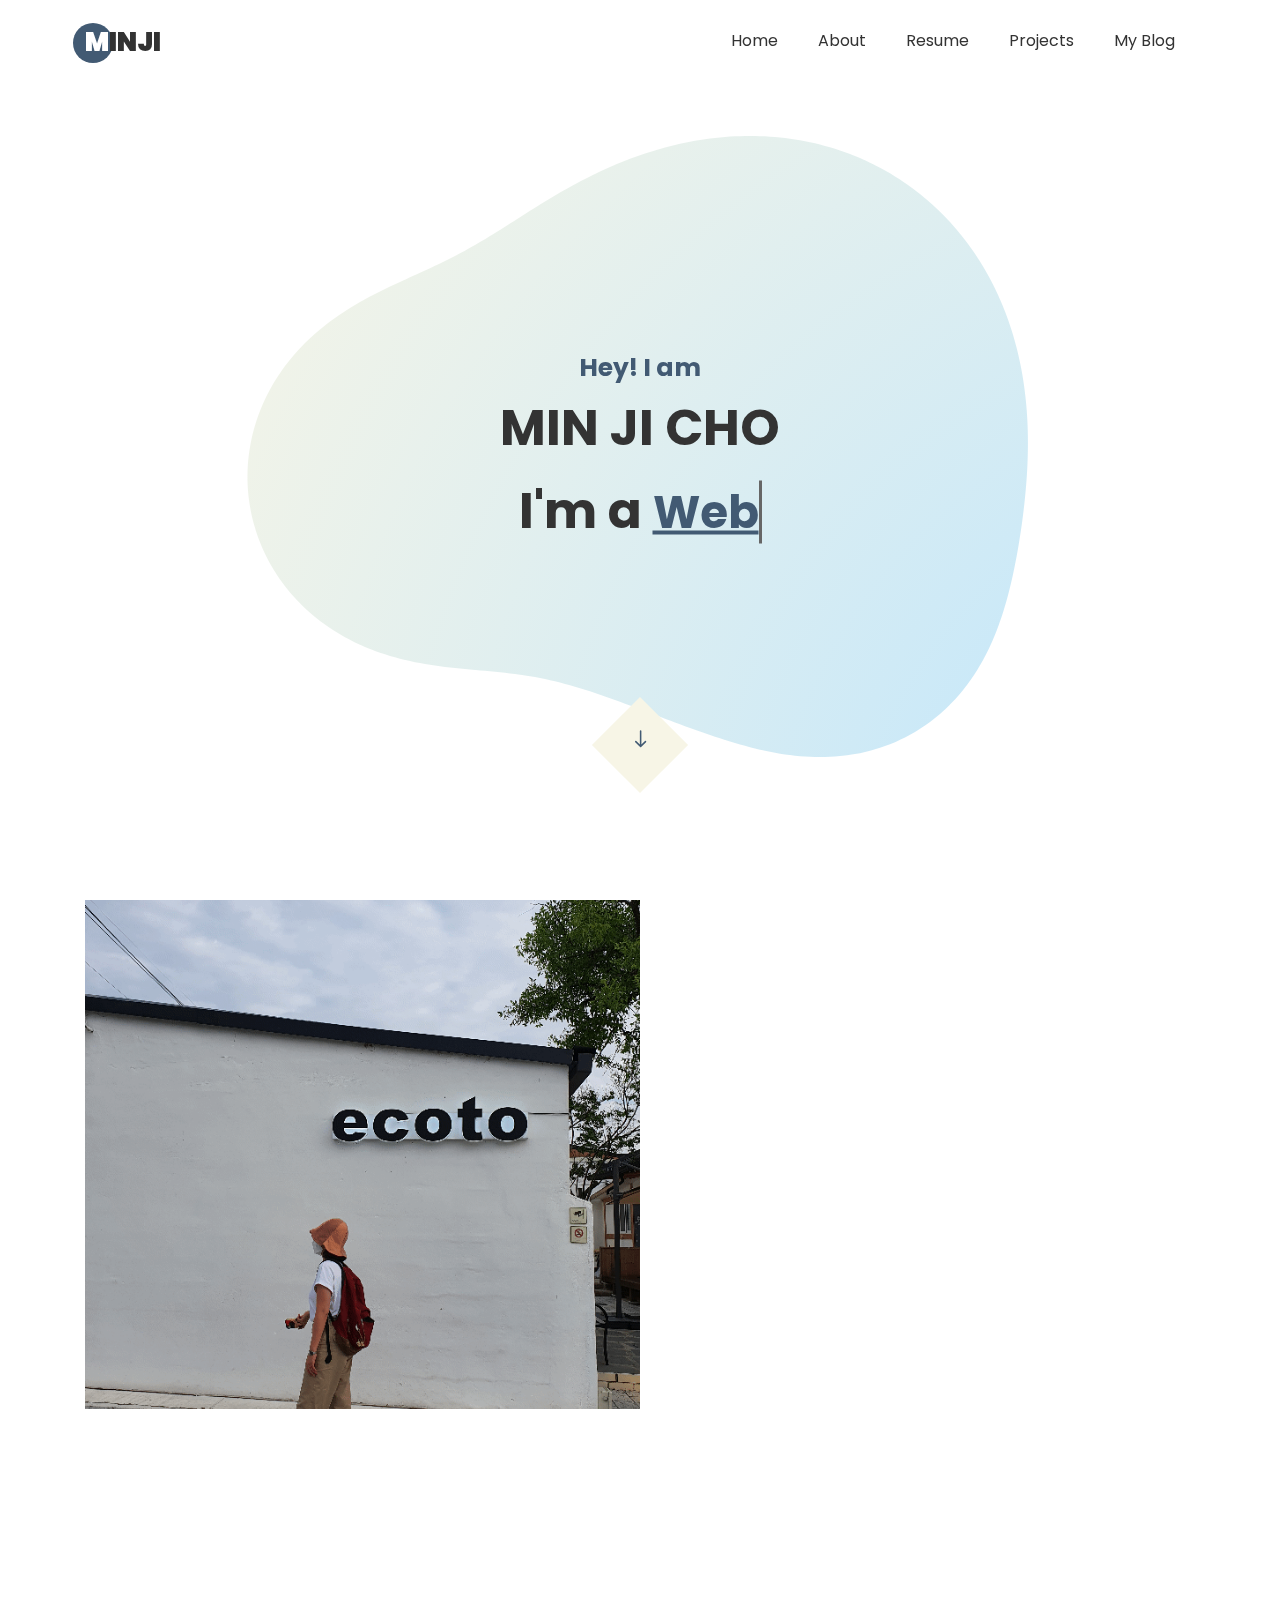
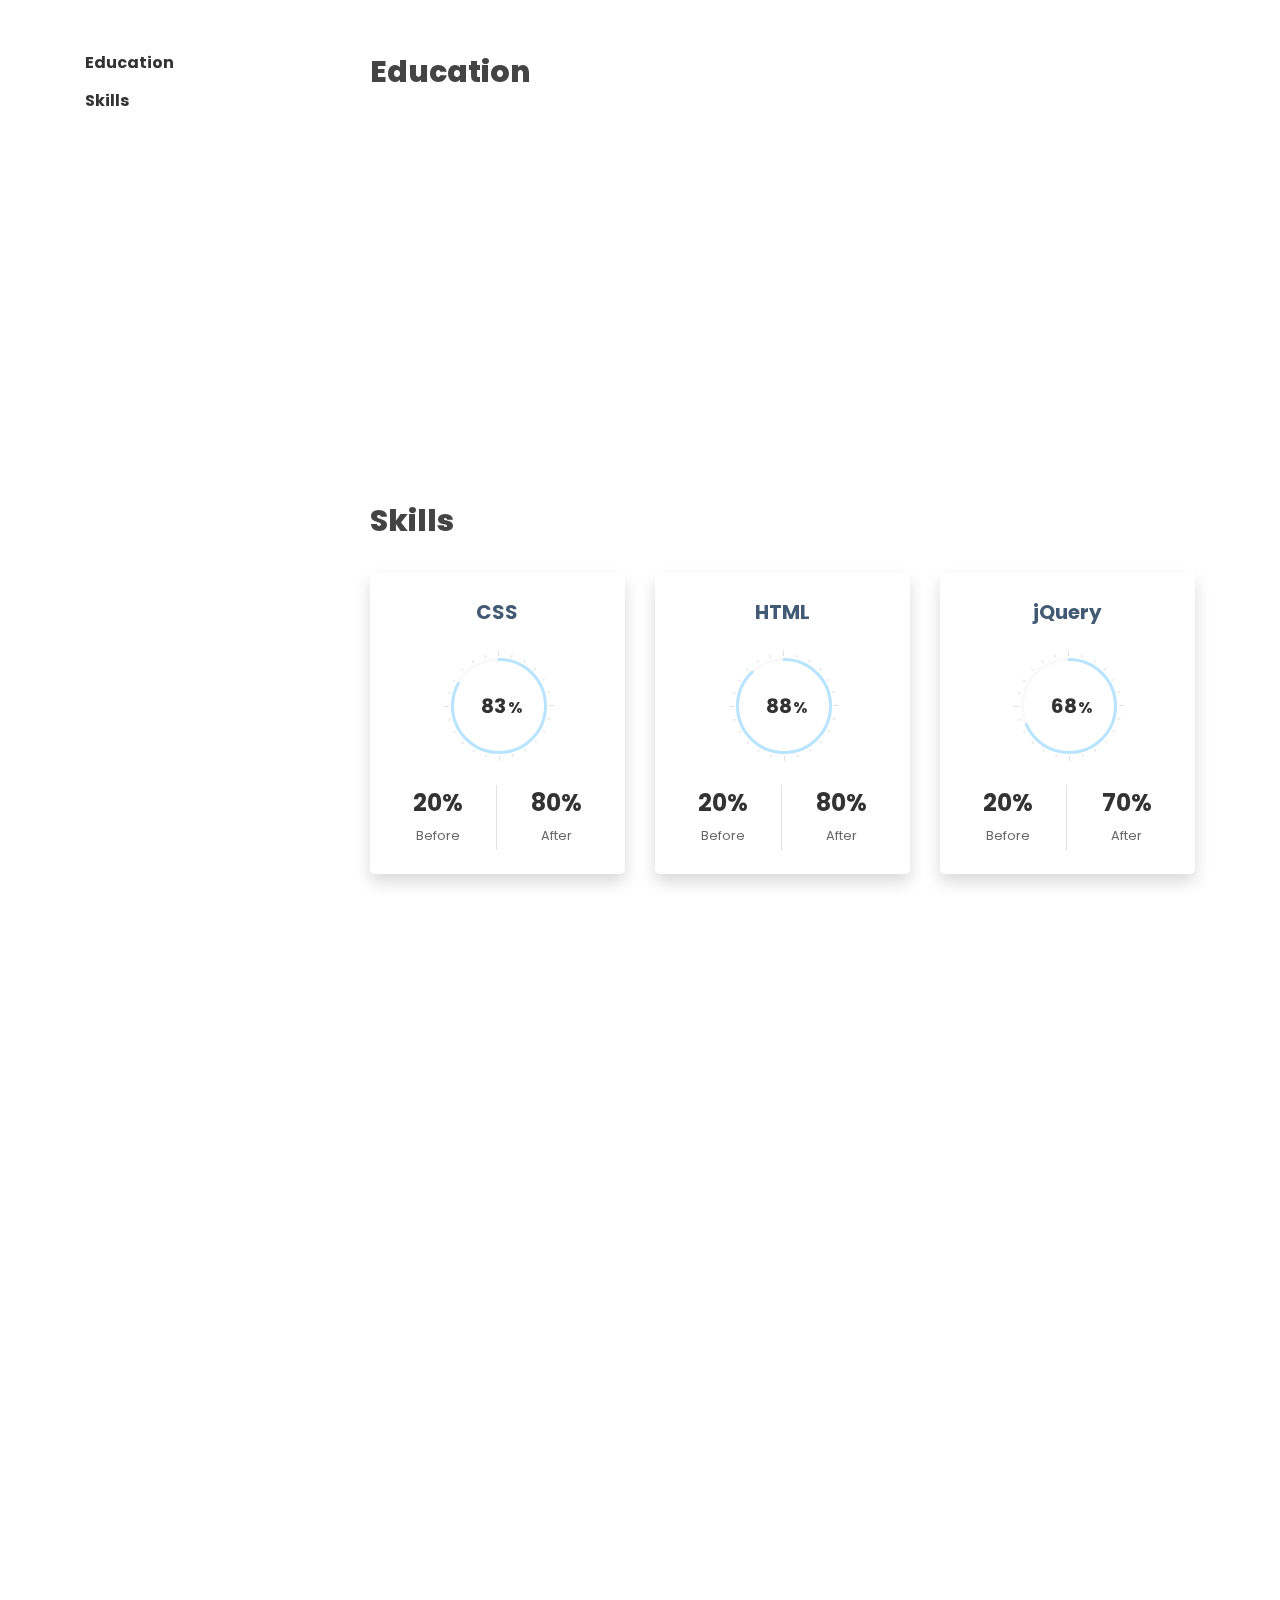
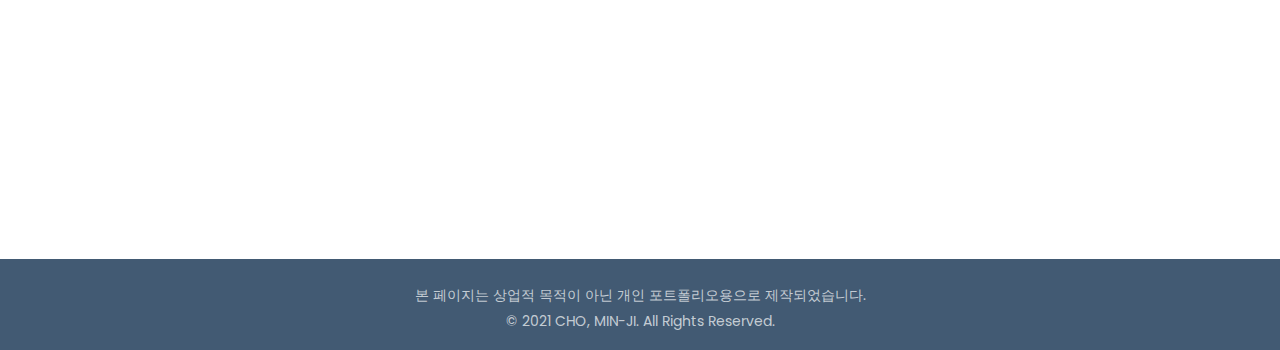
==== commit e1774789: "index 수정" ====
--- a/index.html
+++ b/index.html
@@ -309,10 +309,10 @@
 						        <!-- Demo info -->
 						        <div class="row text-center mt-4">
 						          <div class="col-6 border-right">
-						            <div class="h4 font-weight-bold mb-0">20%</div><span class="small text-gray">Last week</span>
+						            <div class="h4 font-weight-bold mb-0">20%</div><span class="small text-gray">Before</span>
 						          </div>
 						          <div class="col-6">
-						            <div class="h4 font-weight-bold mb-0">60%</div><span class="small text-gray">Last month</span>
+						            <div class="h4 font-weight-bold mb-0">80%</div><span class="small text-gray">After</span>
 						          </div>
 						        </div>
 						        <!-- END -->
@@ -344,10 +344,10 @@
 						        <!-- Demo info -->
 						        <div class="row text-center mt-4">
 						          <div class="col-6 border-right">
-						            <div class="h4 font-weight-bold mb-0">20%</div><span class="small text-gray">Last week</span>
+						            <div class="h4 font-weight-bold mb-0">20%</div><span class="small text-gray">Before</span>
 						          </div>
 						          <div class="col-6">
-						            <div class="h4 font-weight-bold mb-0">70%</div><span class="small text-gray">Last month</span>
+						            <div class="h4 font-weight-bold mb-0">80%</div><span class="small text-gray">After</span>
 						          </div>
 						        </div>
 						        <!-- END -->
@@ -381,10 +381,10 @@
 						        <!-- Demo info -->
 						        <div class="row text-center mt-4">
 						          <div class="col-6 border-right">
-						            <div class="h4 font-weight-bold mb-0">20%</div><span class="small text-gray">Last week</span>
+						            <div class="h4 font-weight-bold mb-0">20%</div><span class="small text-gray">Before</span>
 						          </div>
 						          <div class="col-6">
-						            <div class="h4 font-weight-bold mb-0">60%</div><span class="small text-gray">Last month</span>
+						            <div class="h4 font-weight-bold mb-0">70%</div><span class="small text-gray">After</span>
 						          </div>
 						        </div>
 						        <!-- END -->
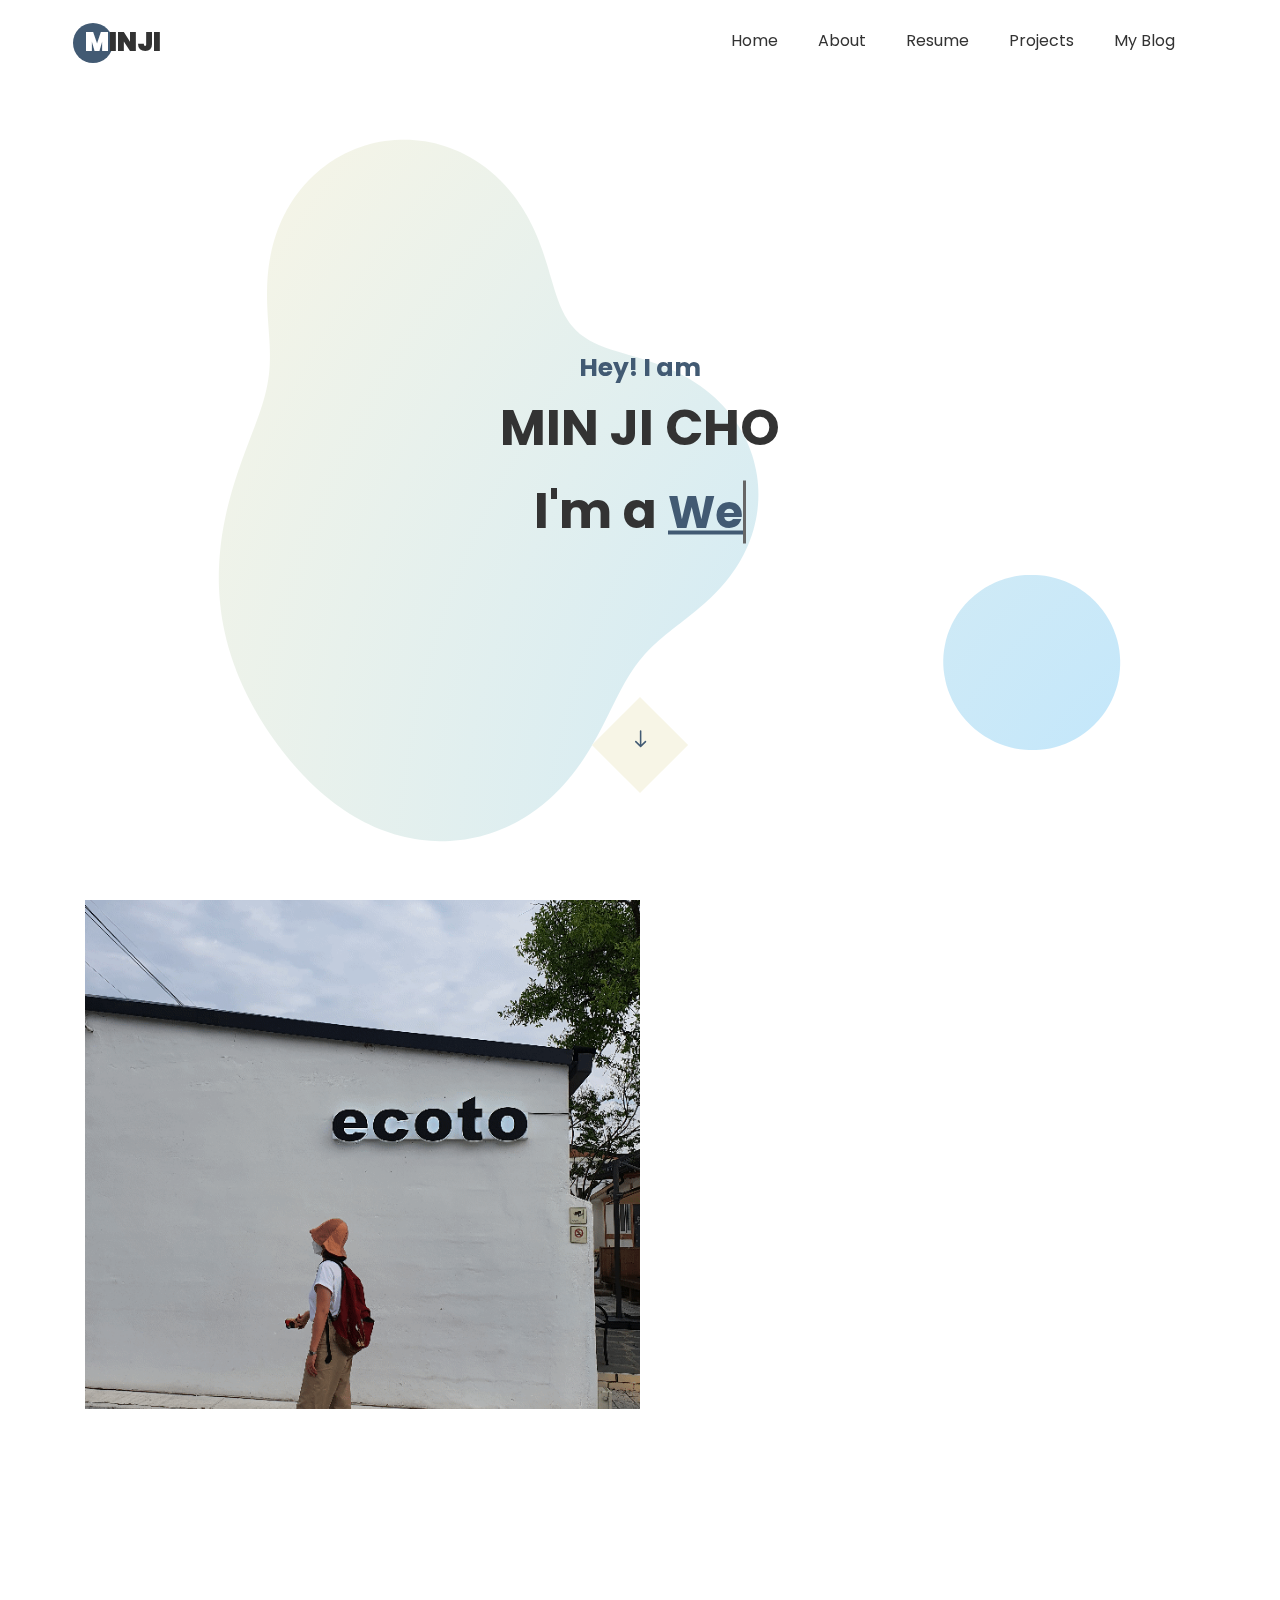
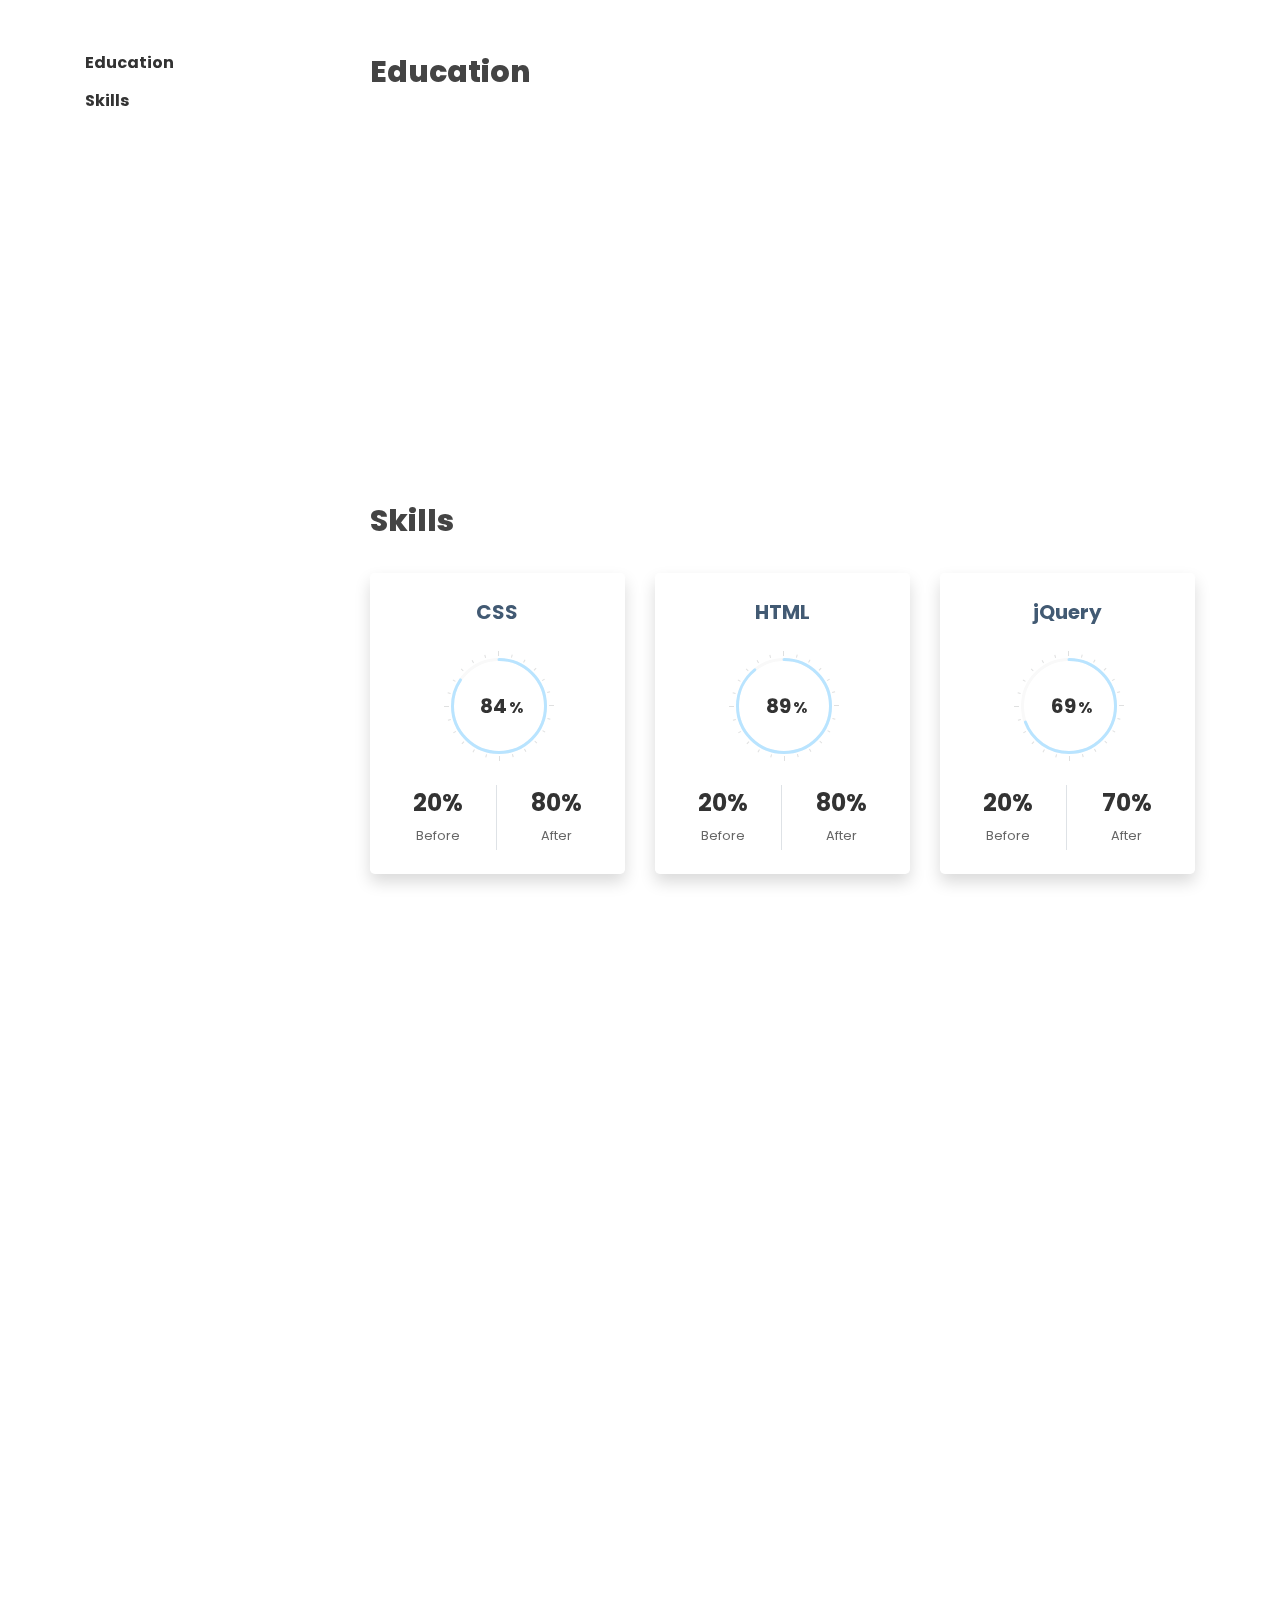
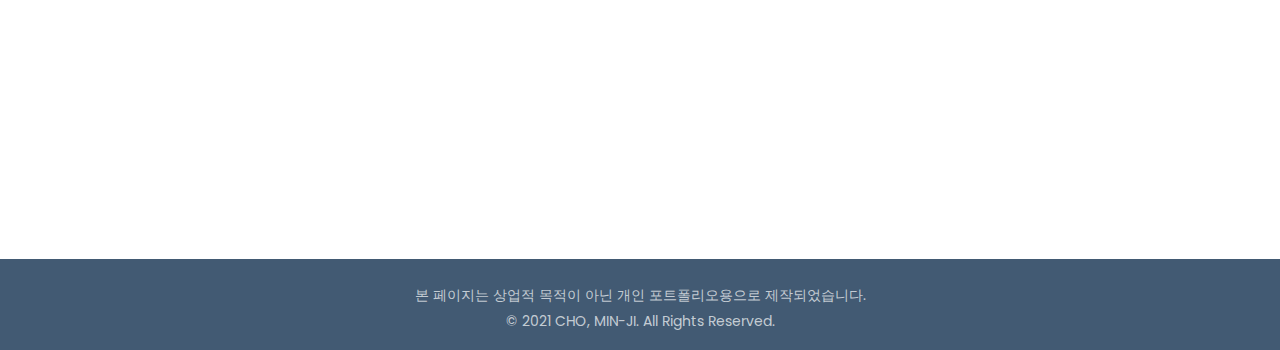
==== commit 9011df3c: "favicon 수정" ====
--- a/index.html
+++ b/index.html
@@ -22,7 +22,7 @@
     <link rel="stylesheet" href="css/icomoon.css">
     <link rel="stylesheet" href="css/style.css">
 
-		<link rel="icon" href="favicon.ico" type="img/x-icon">
+		<link rel="icon" href="m_favin_sCJ_icon.ico" type="img/x-icon">
 		<link rel="stylesheet" href="css/custom.css">
 	
   </head>
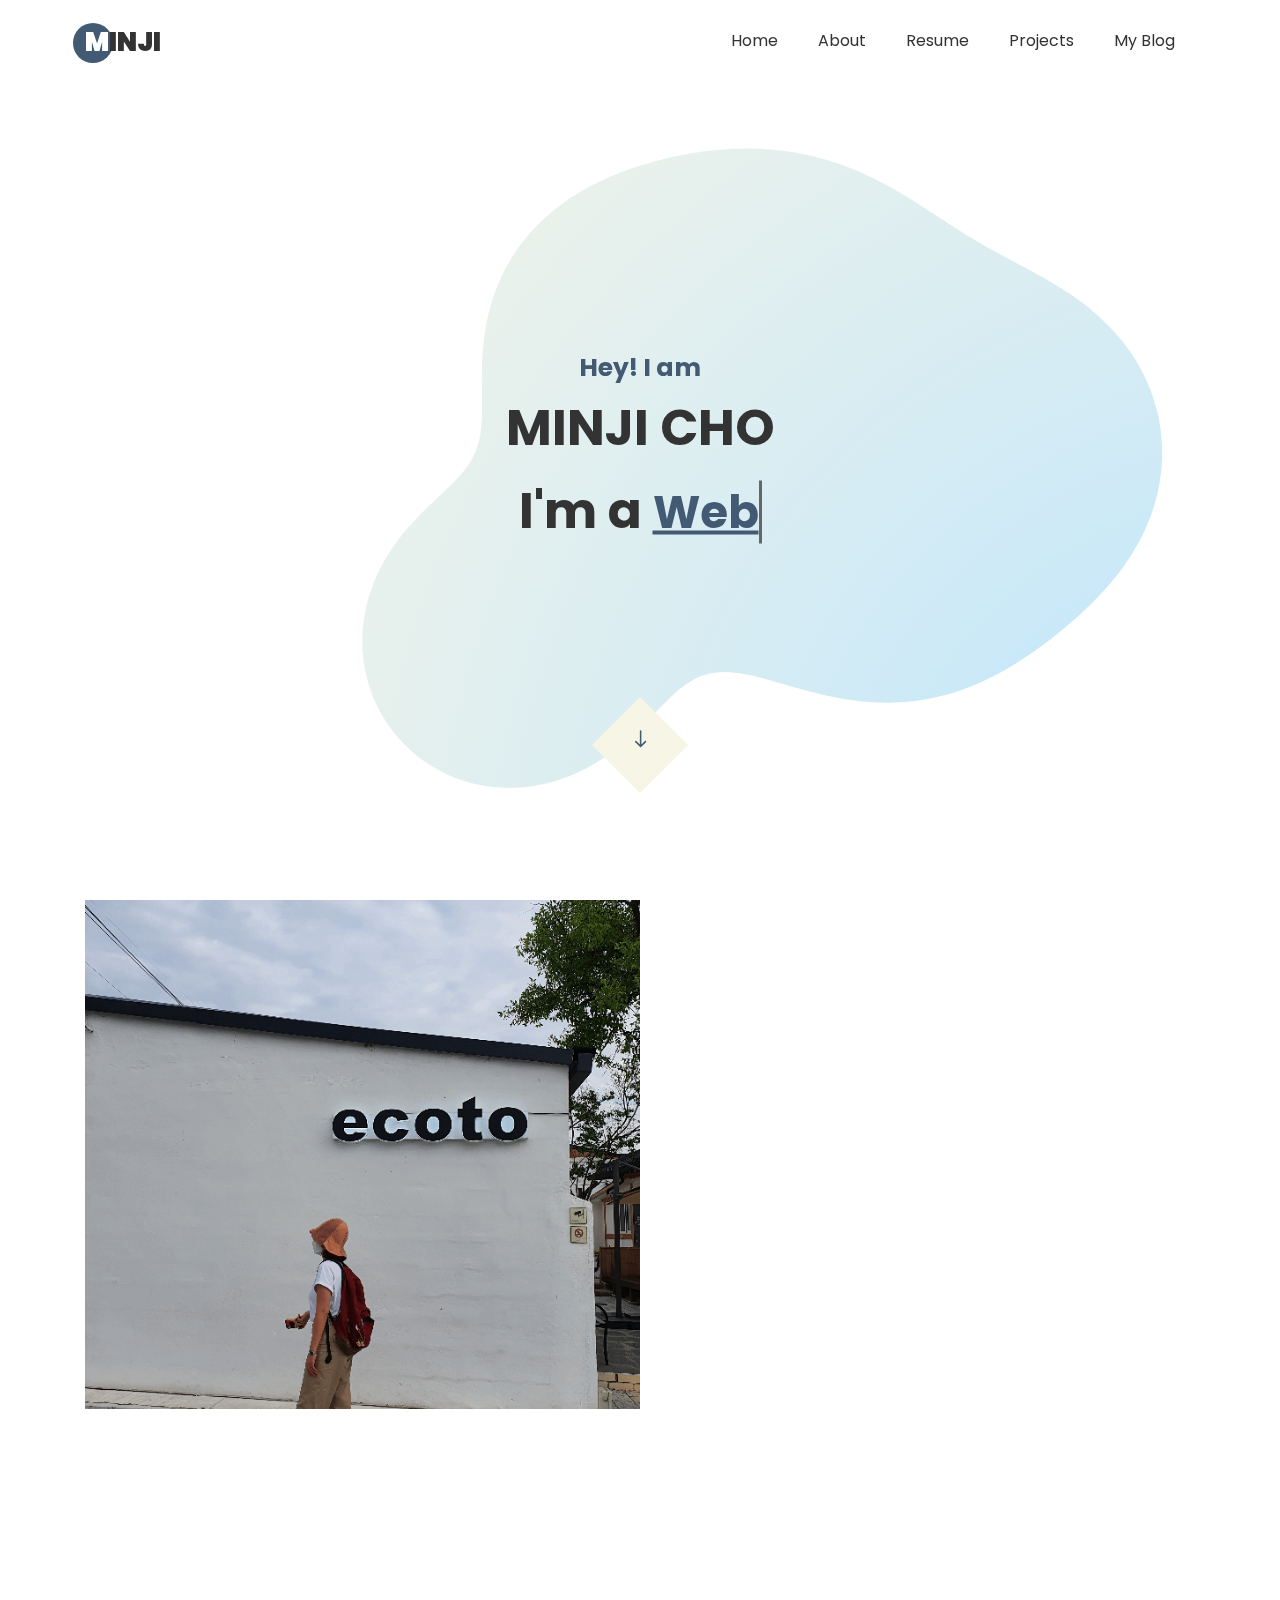
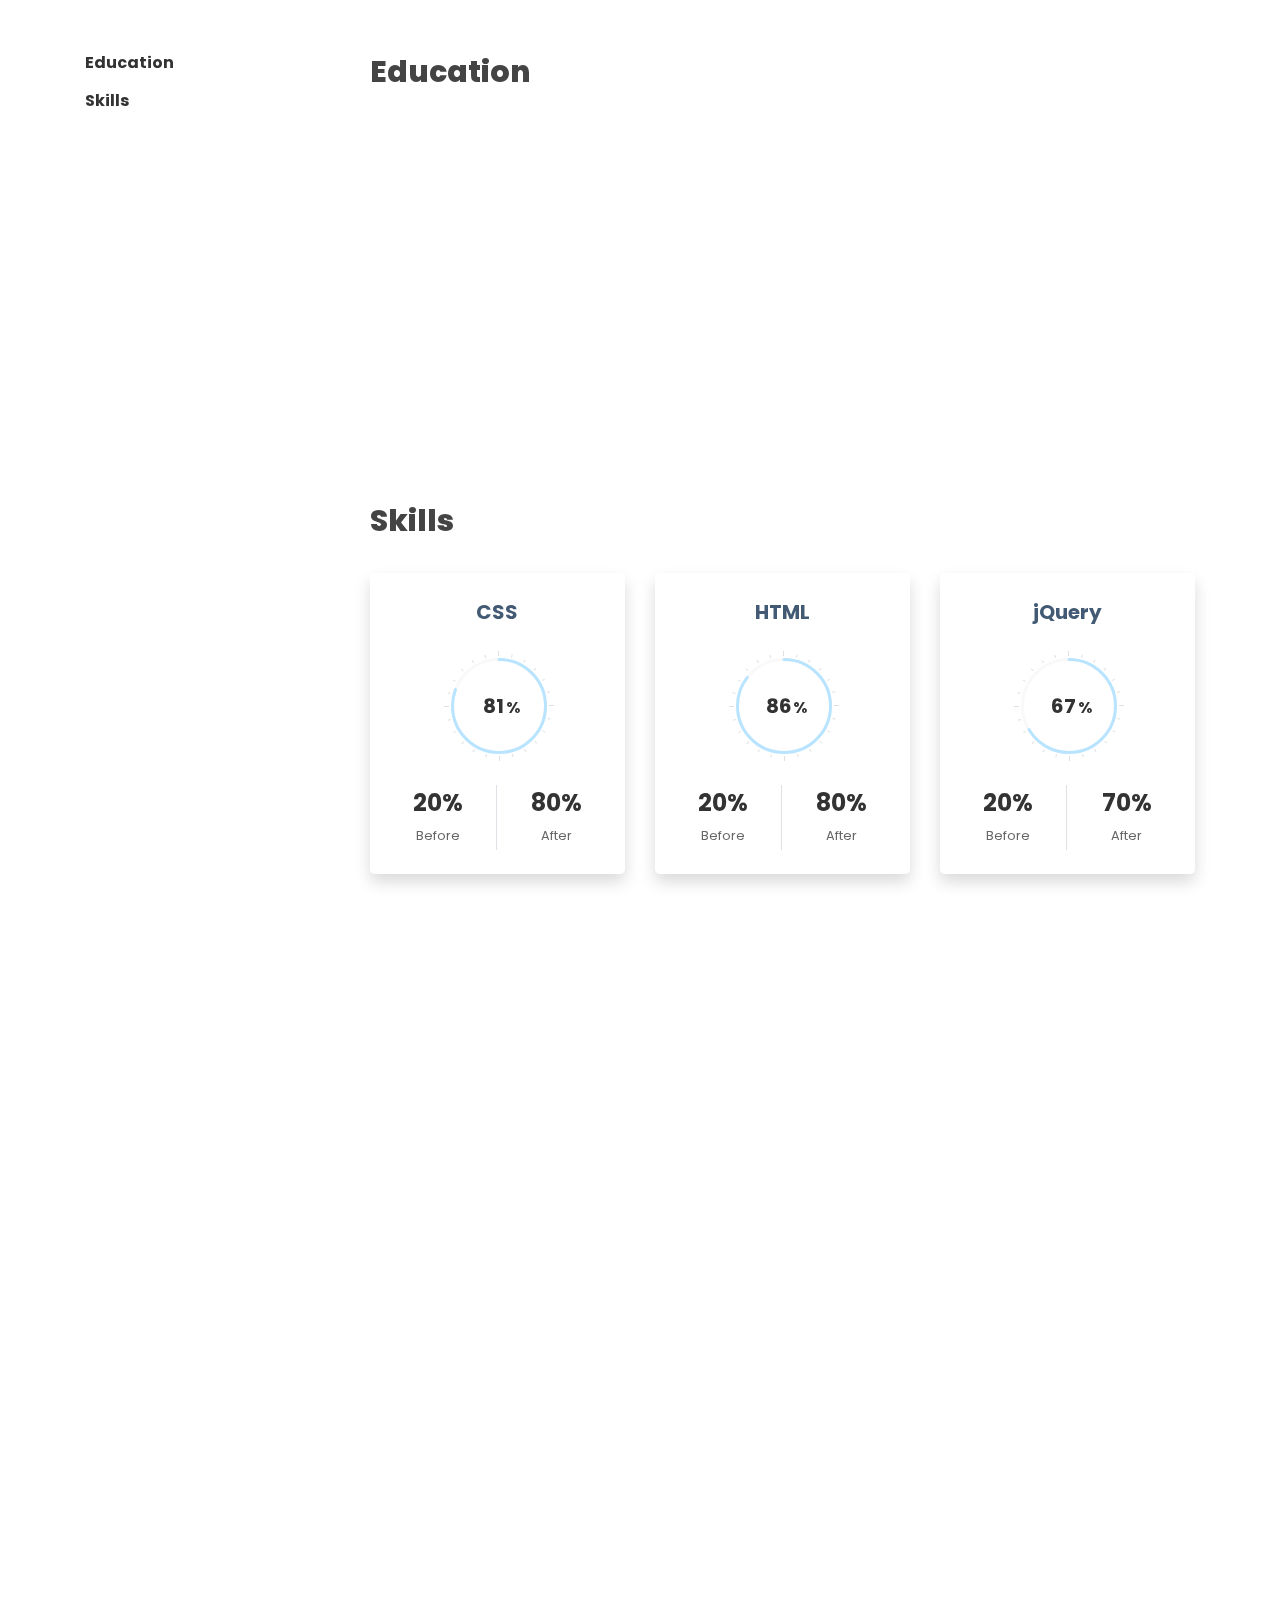
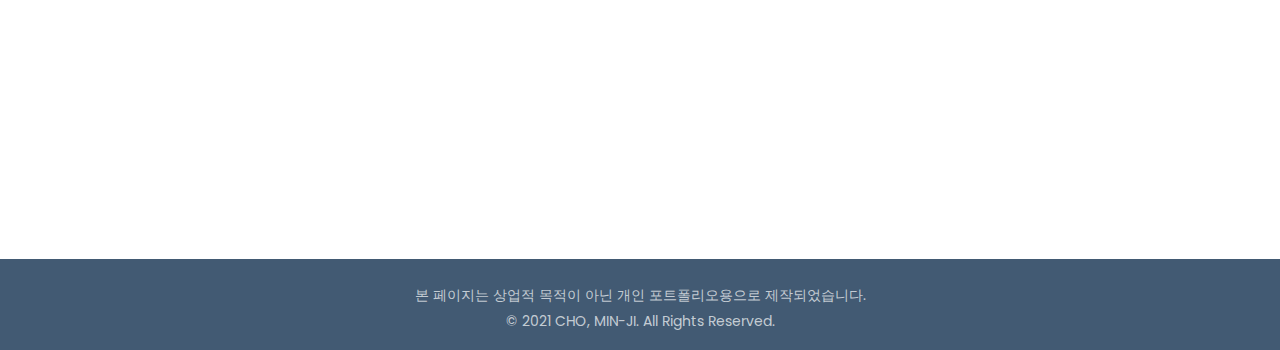
==== commit 53587e9f: "name 수정" ====
--- a/index.html
+++ b/index.html
@@ -57,7 +57,7 @@
 
 	  <div class="text text-center text_wrap">
 		<span class="subheading">Hey! I am</span>
-				<h1>MIN JI CHO</h1>
+				<h1>MINJI CHO</h1>
 					<h2>I'm a 
 						<span
 						   class="txt-rotate"
